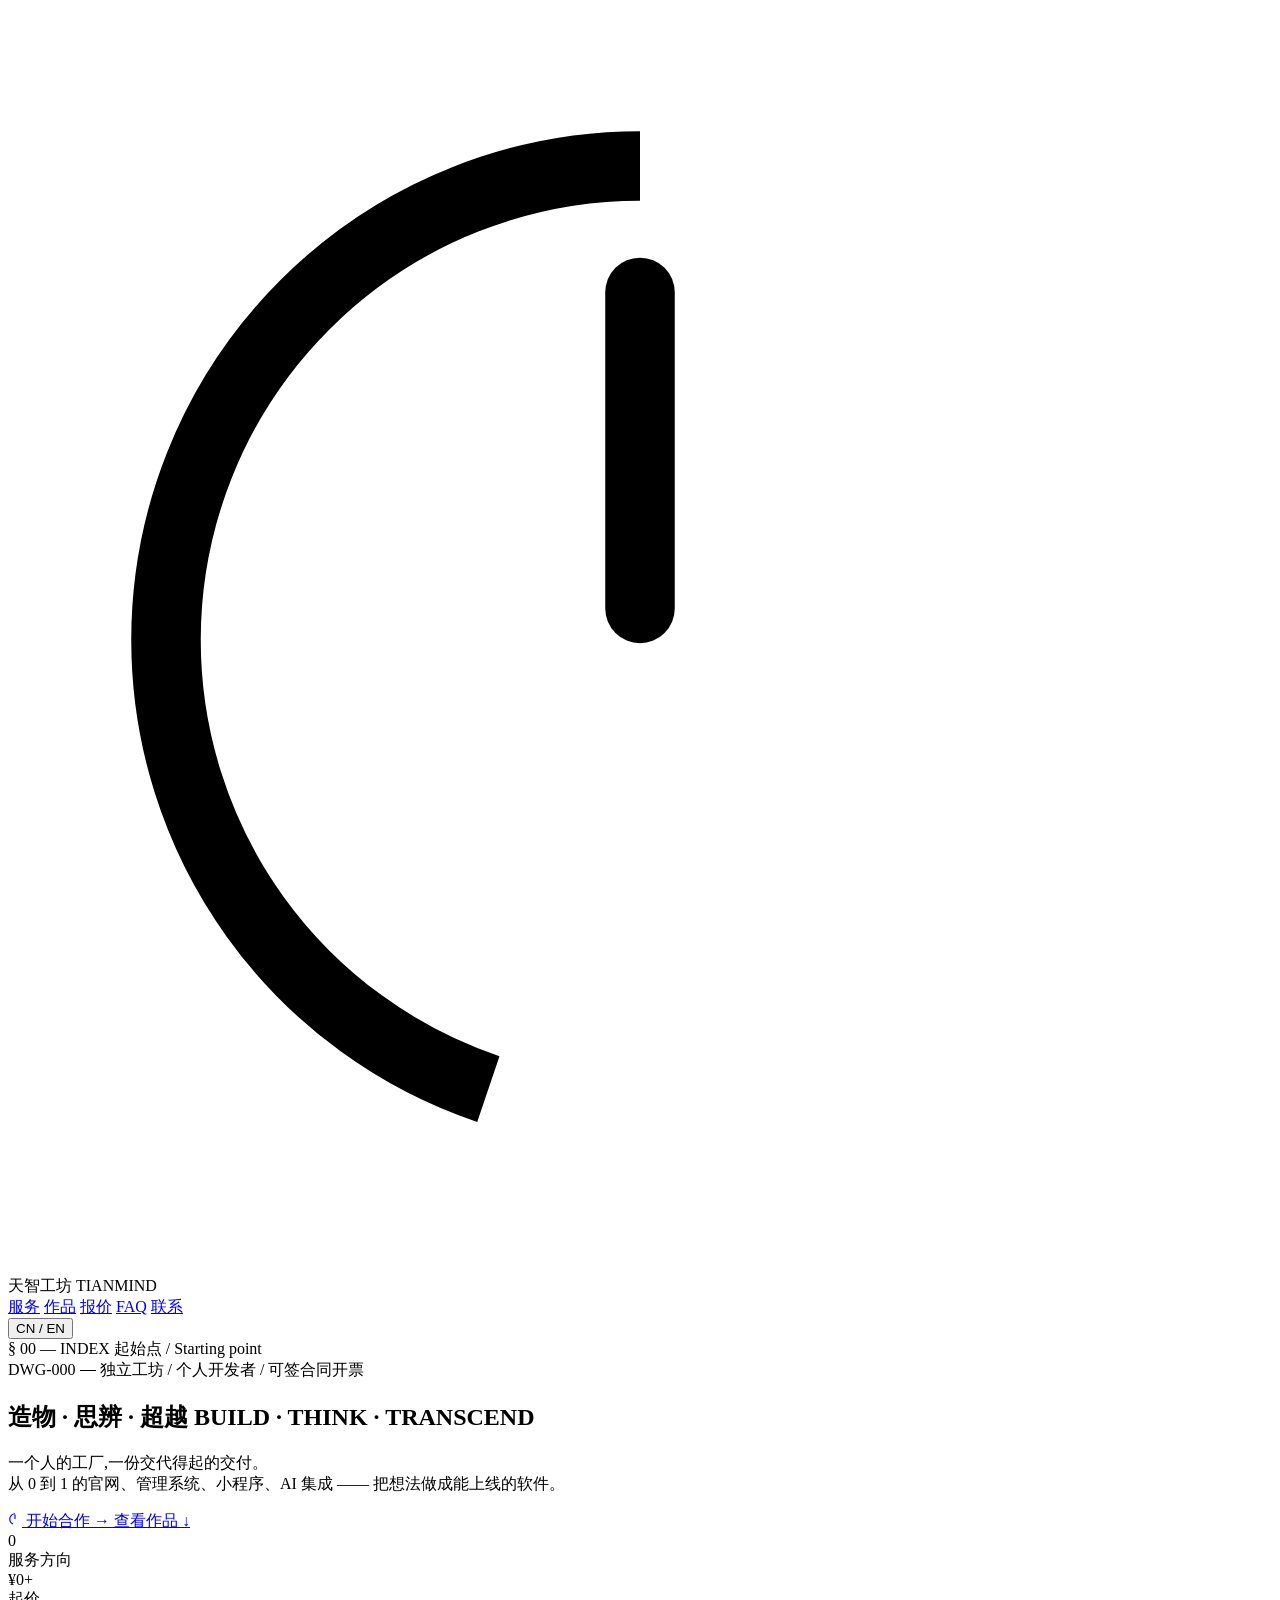
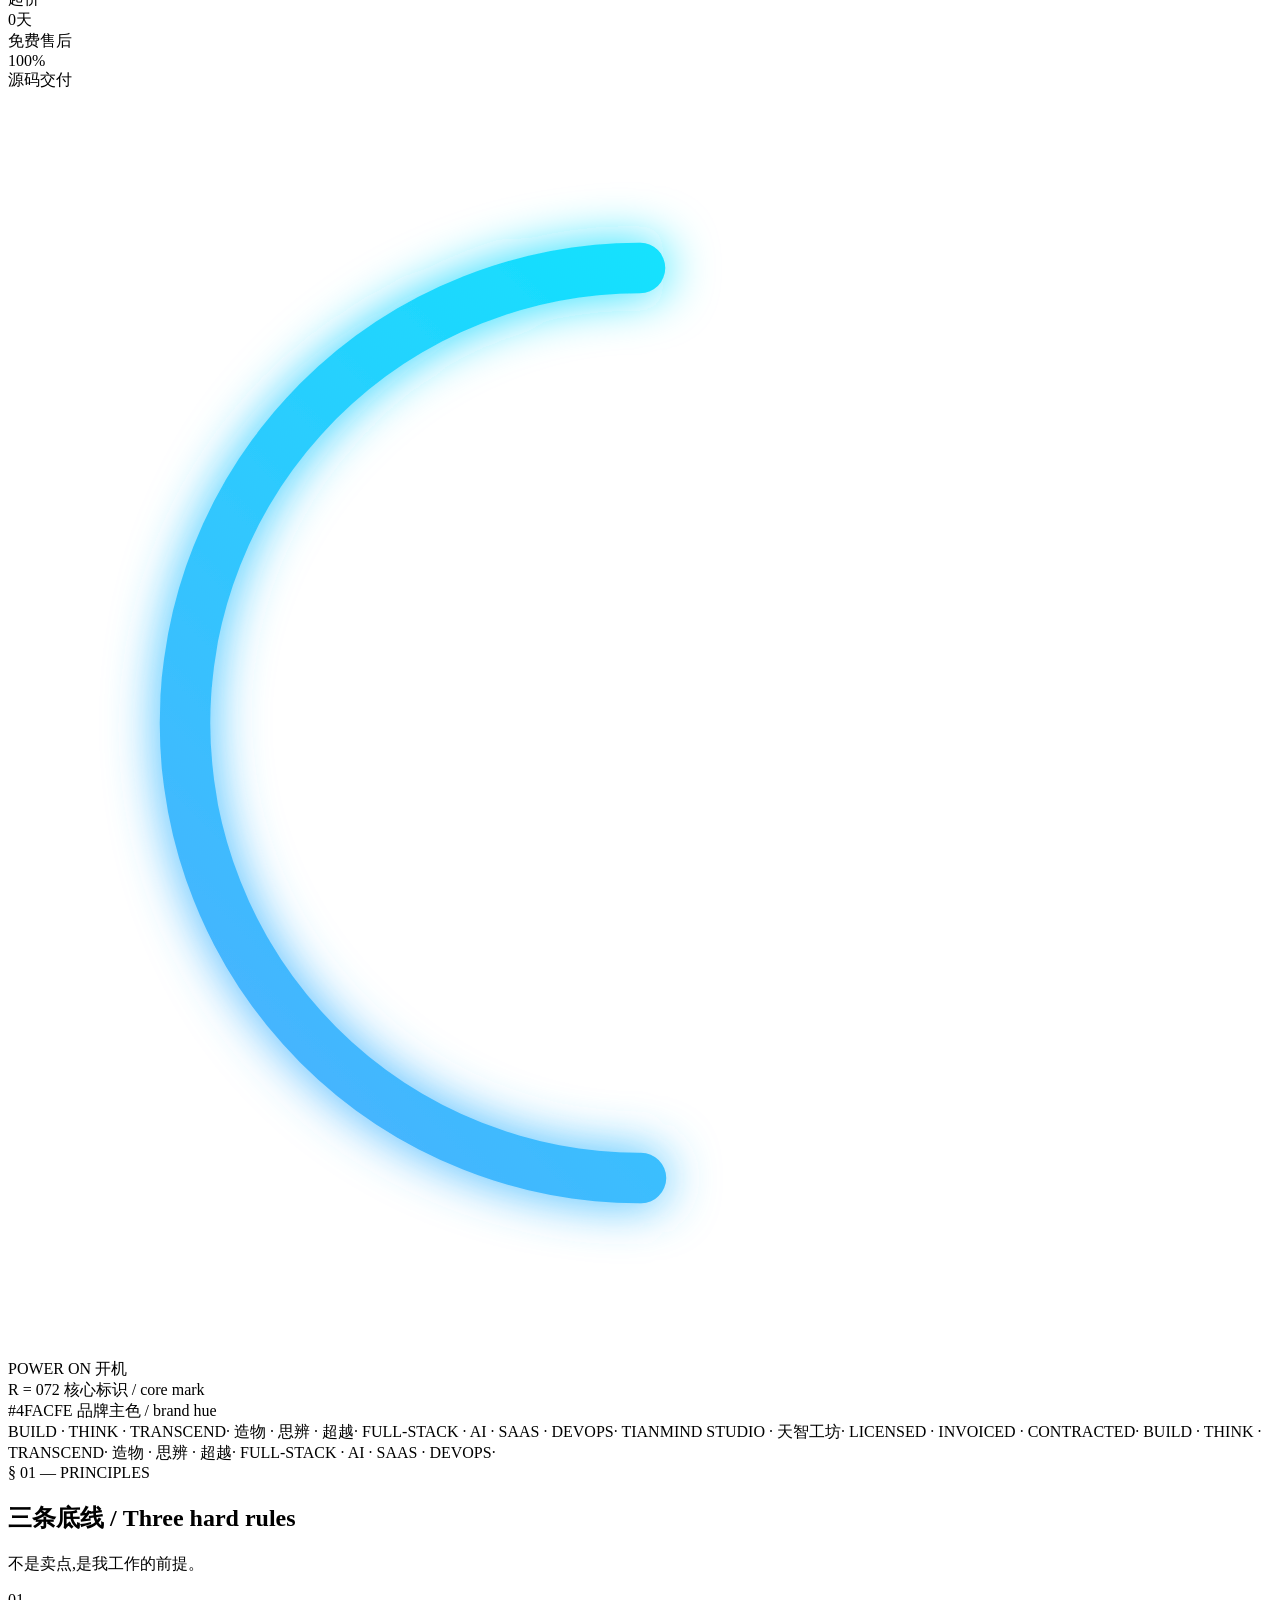
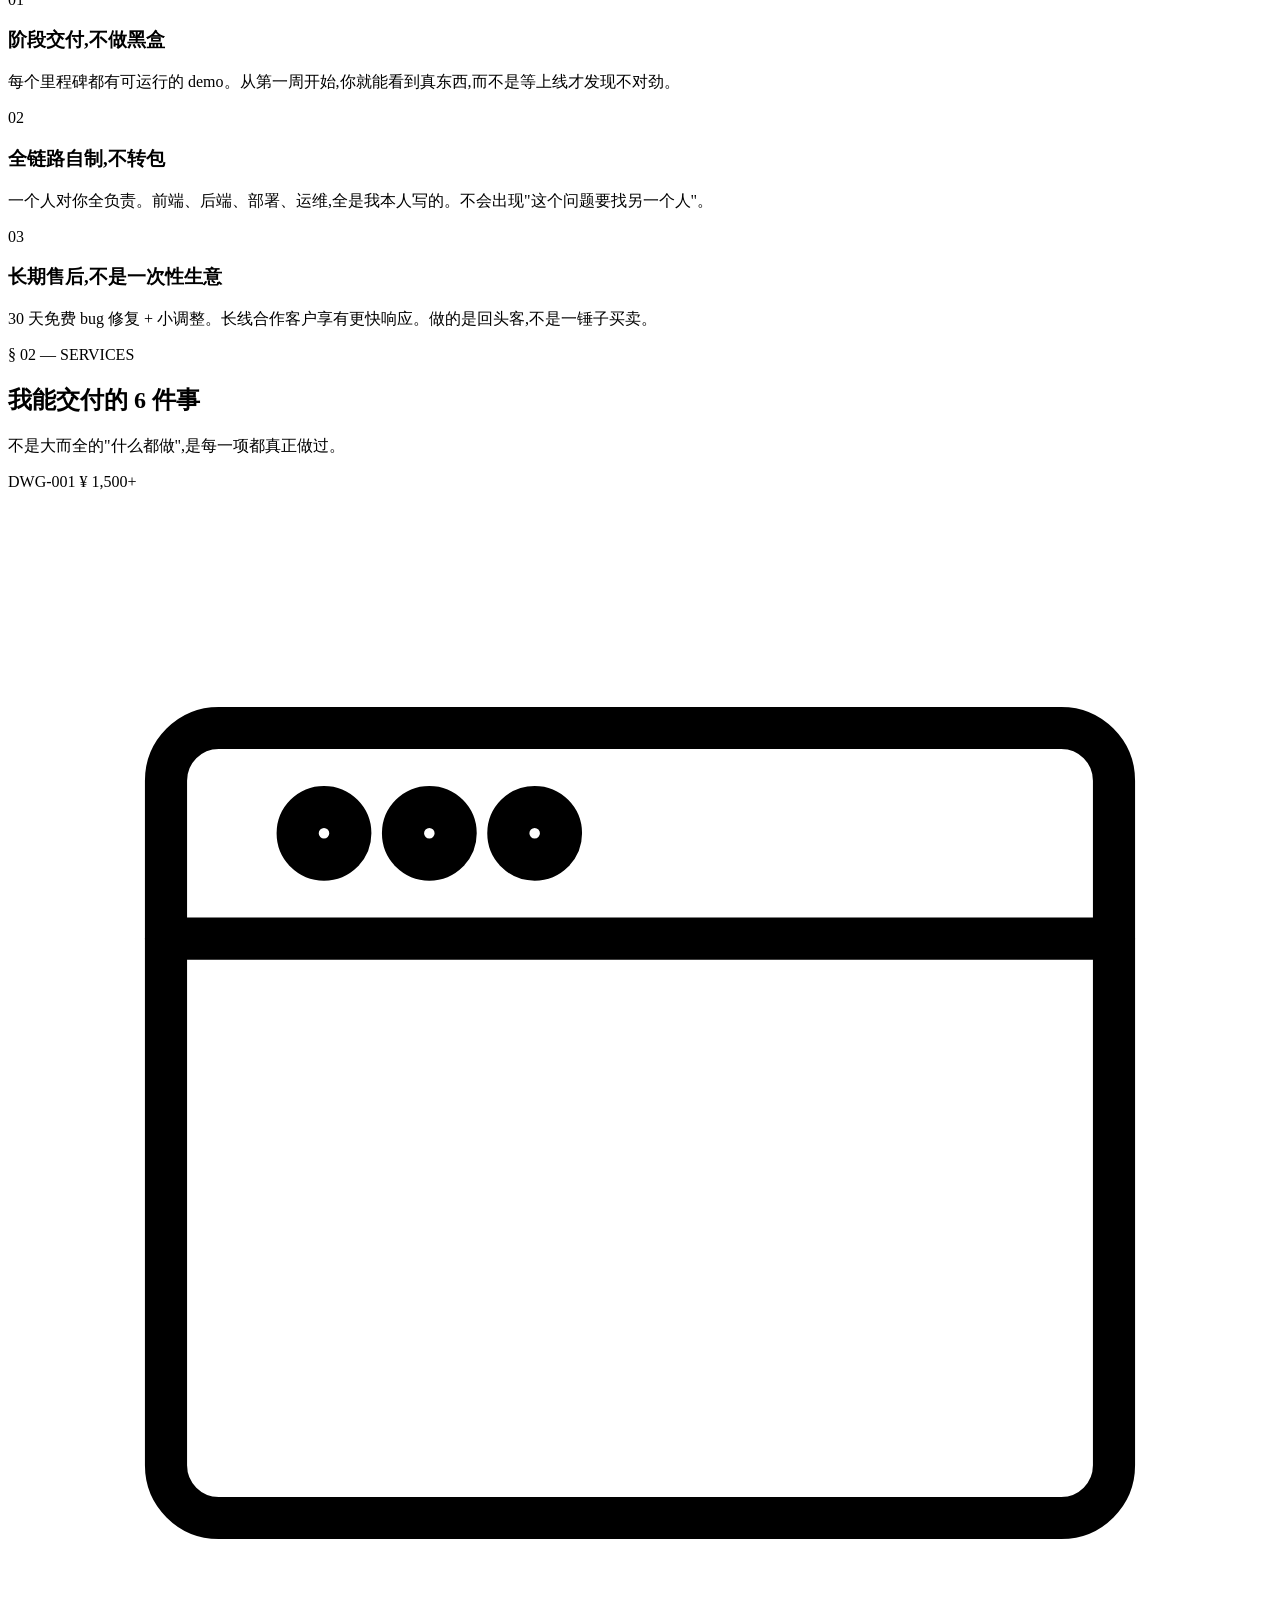
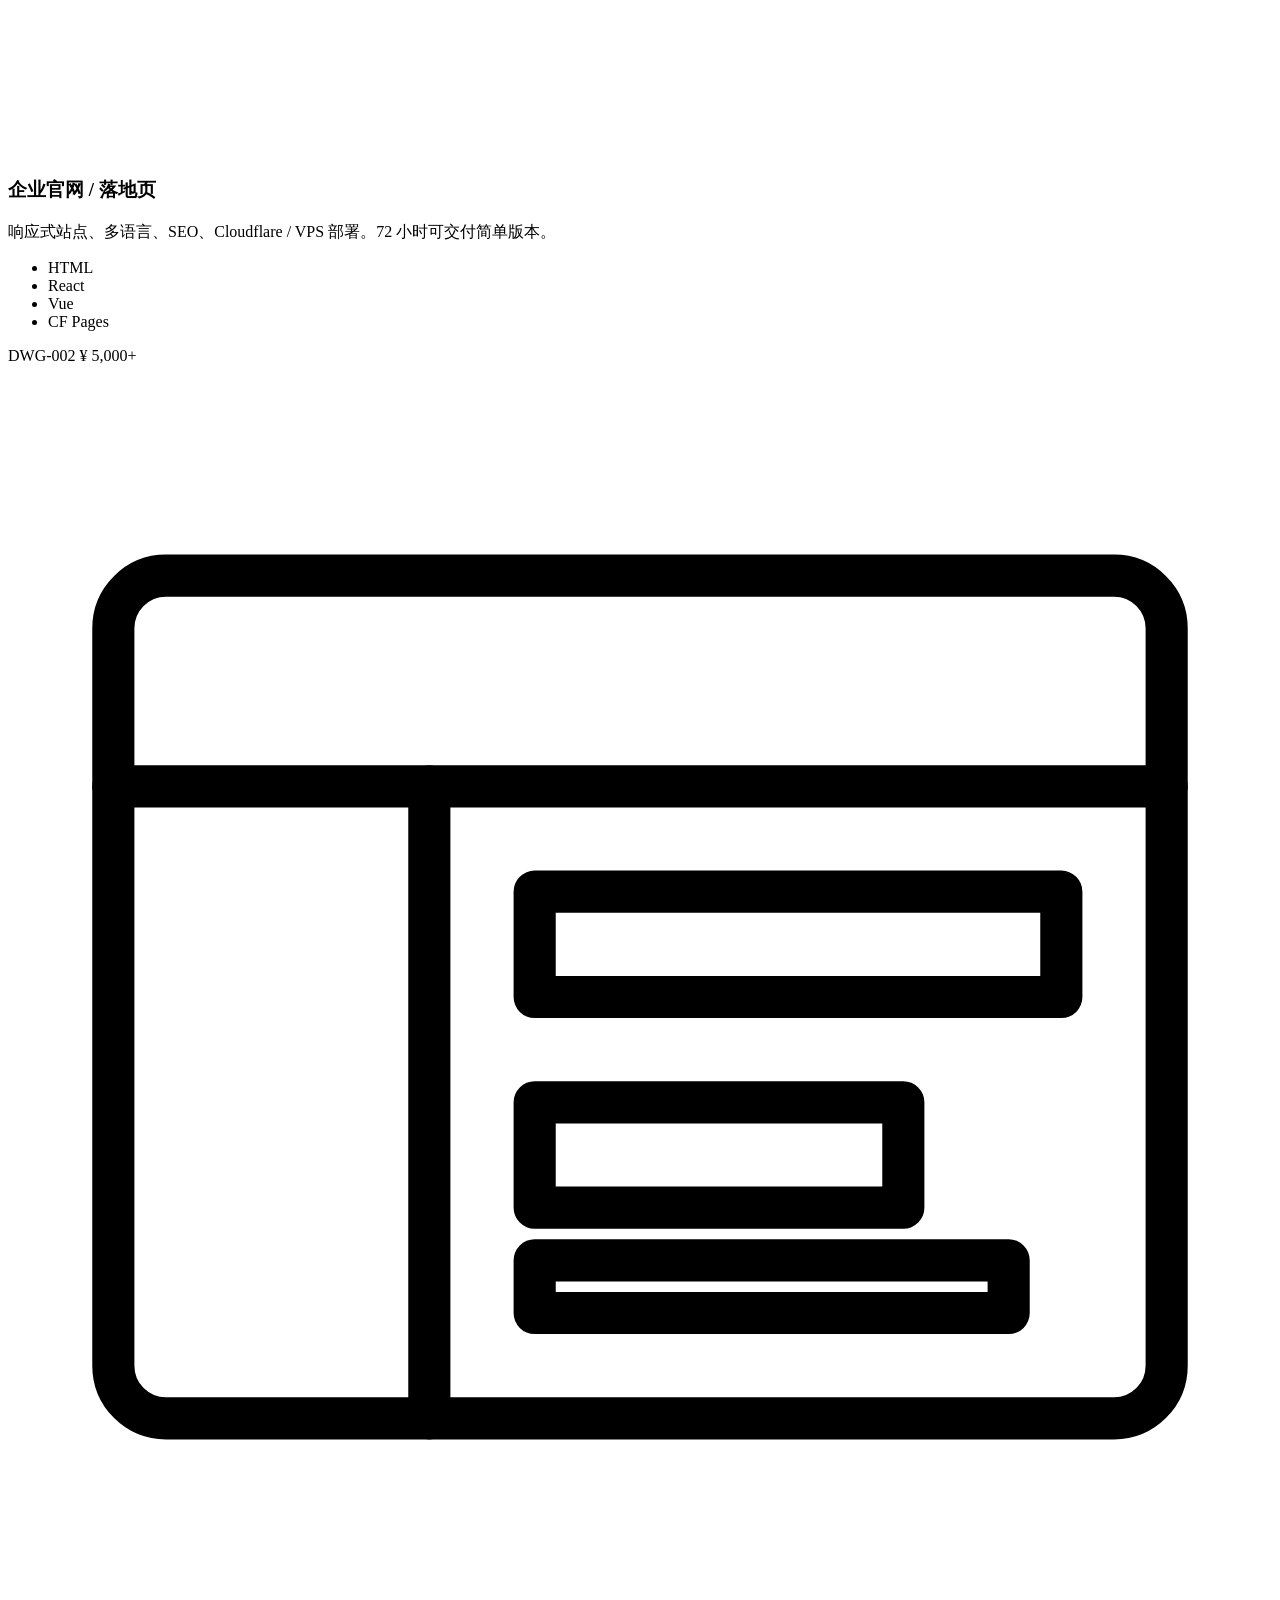
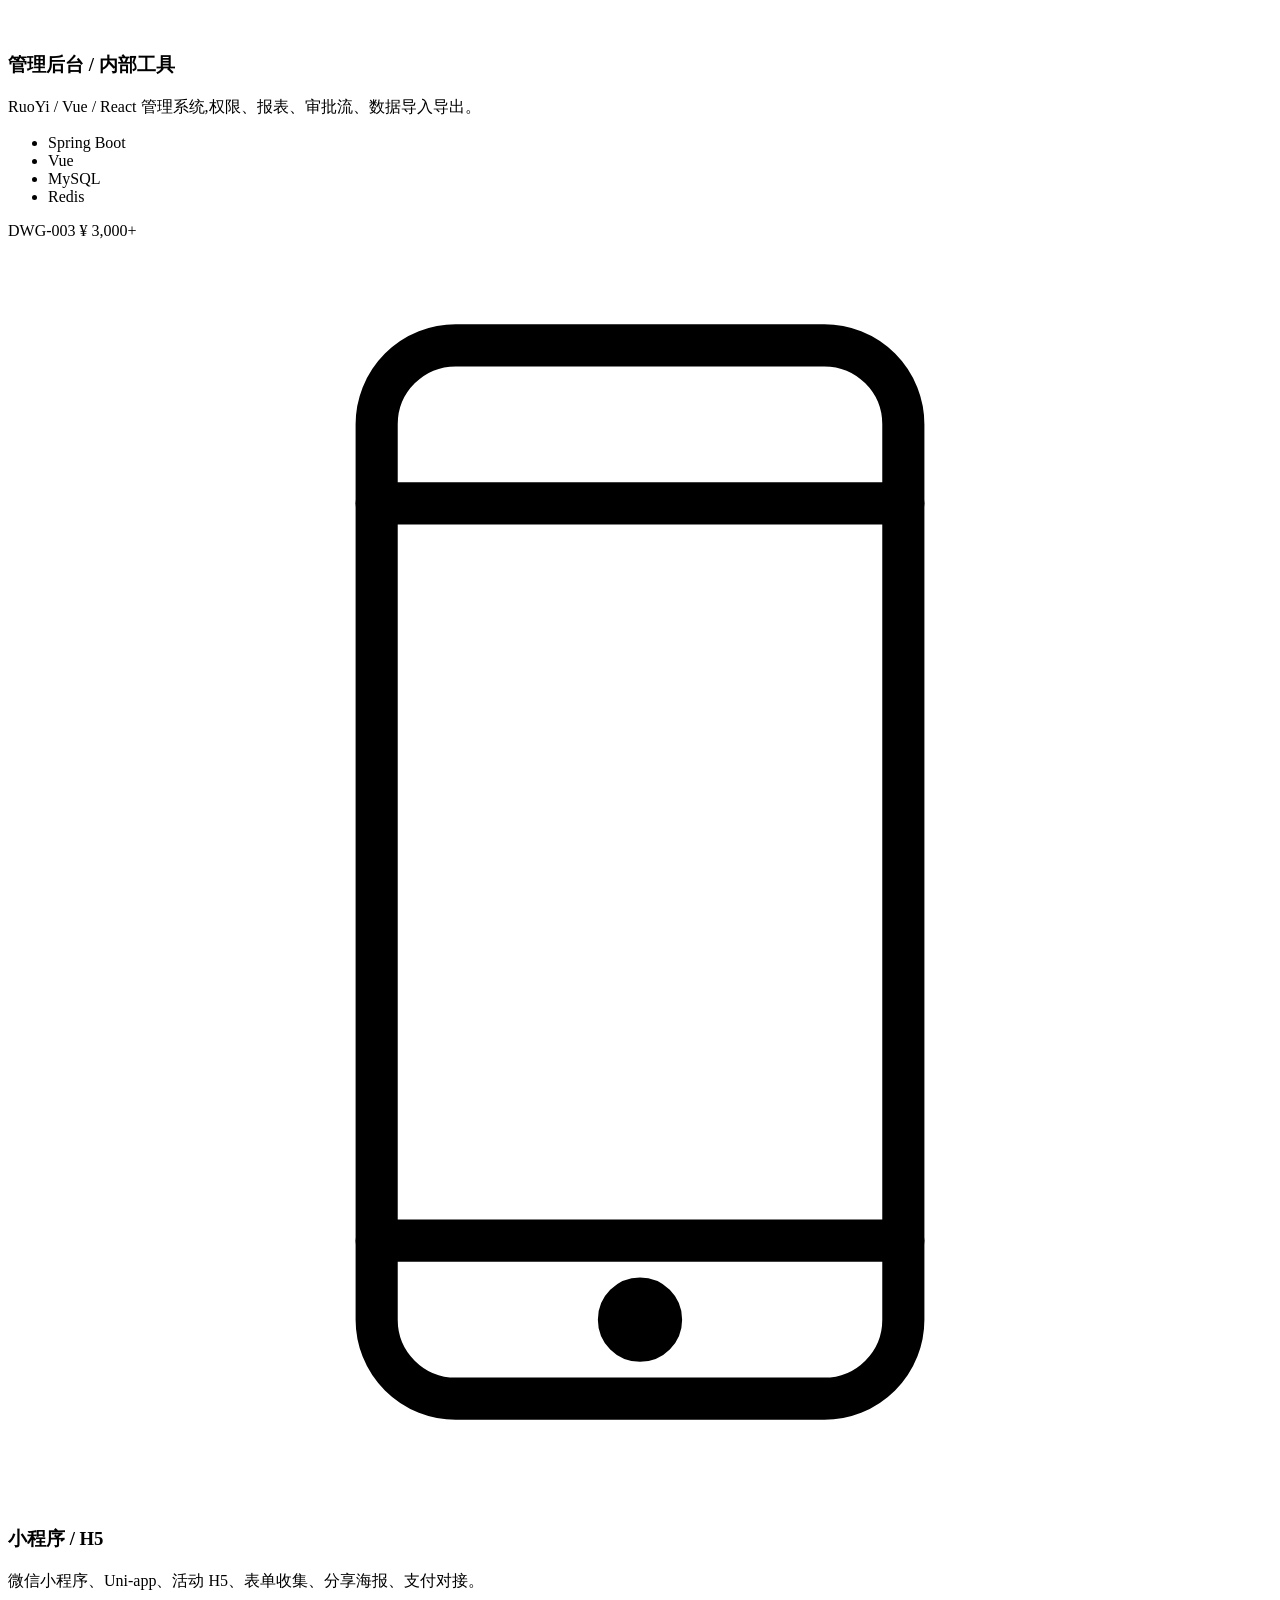
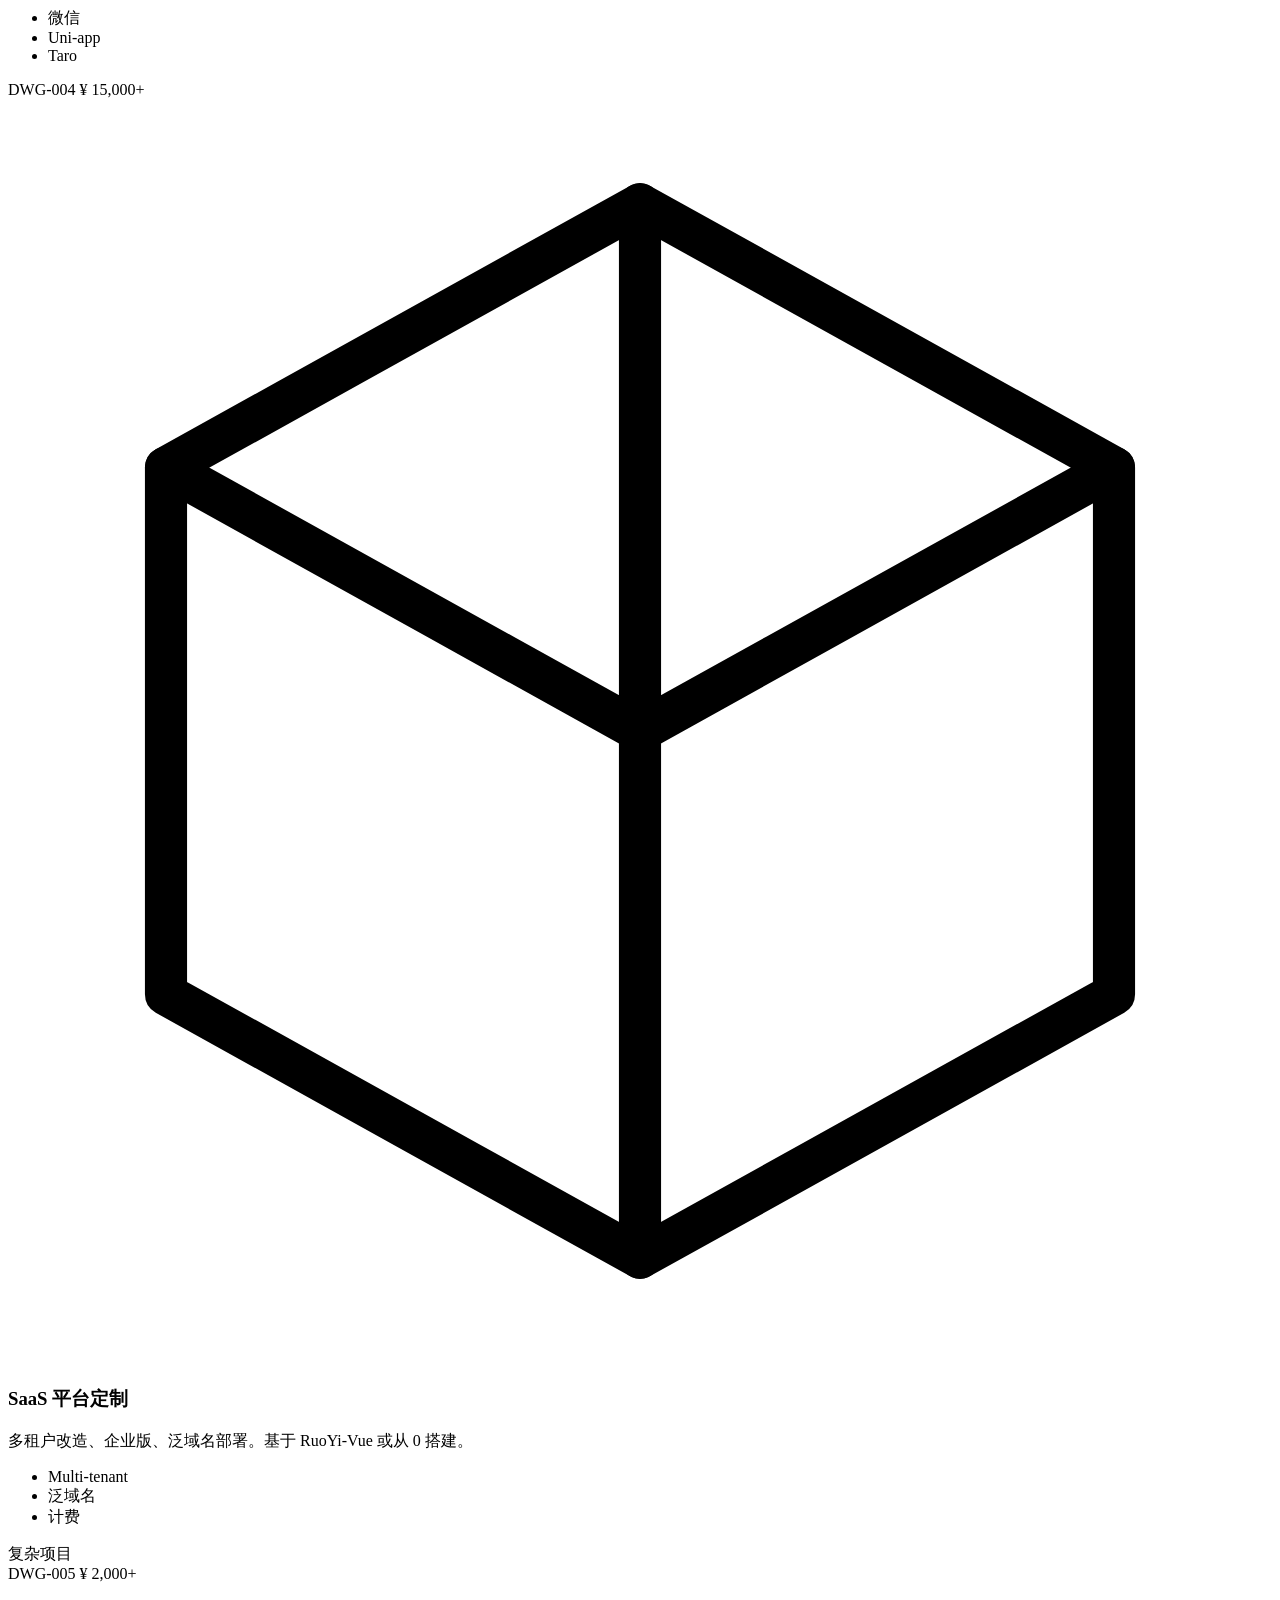
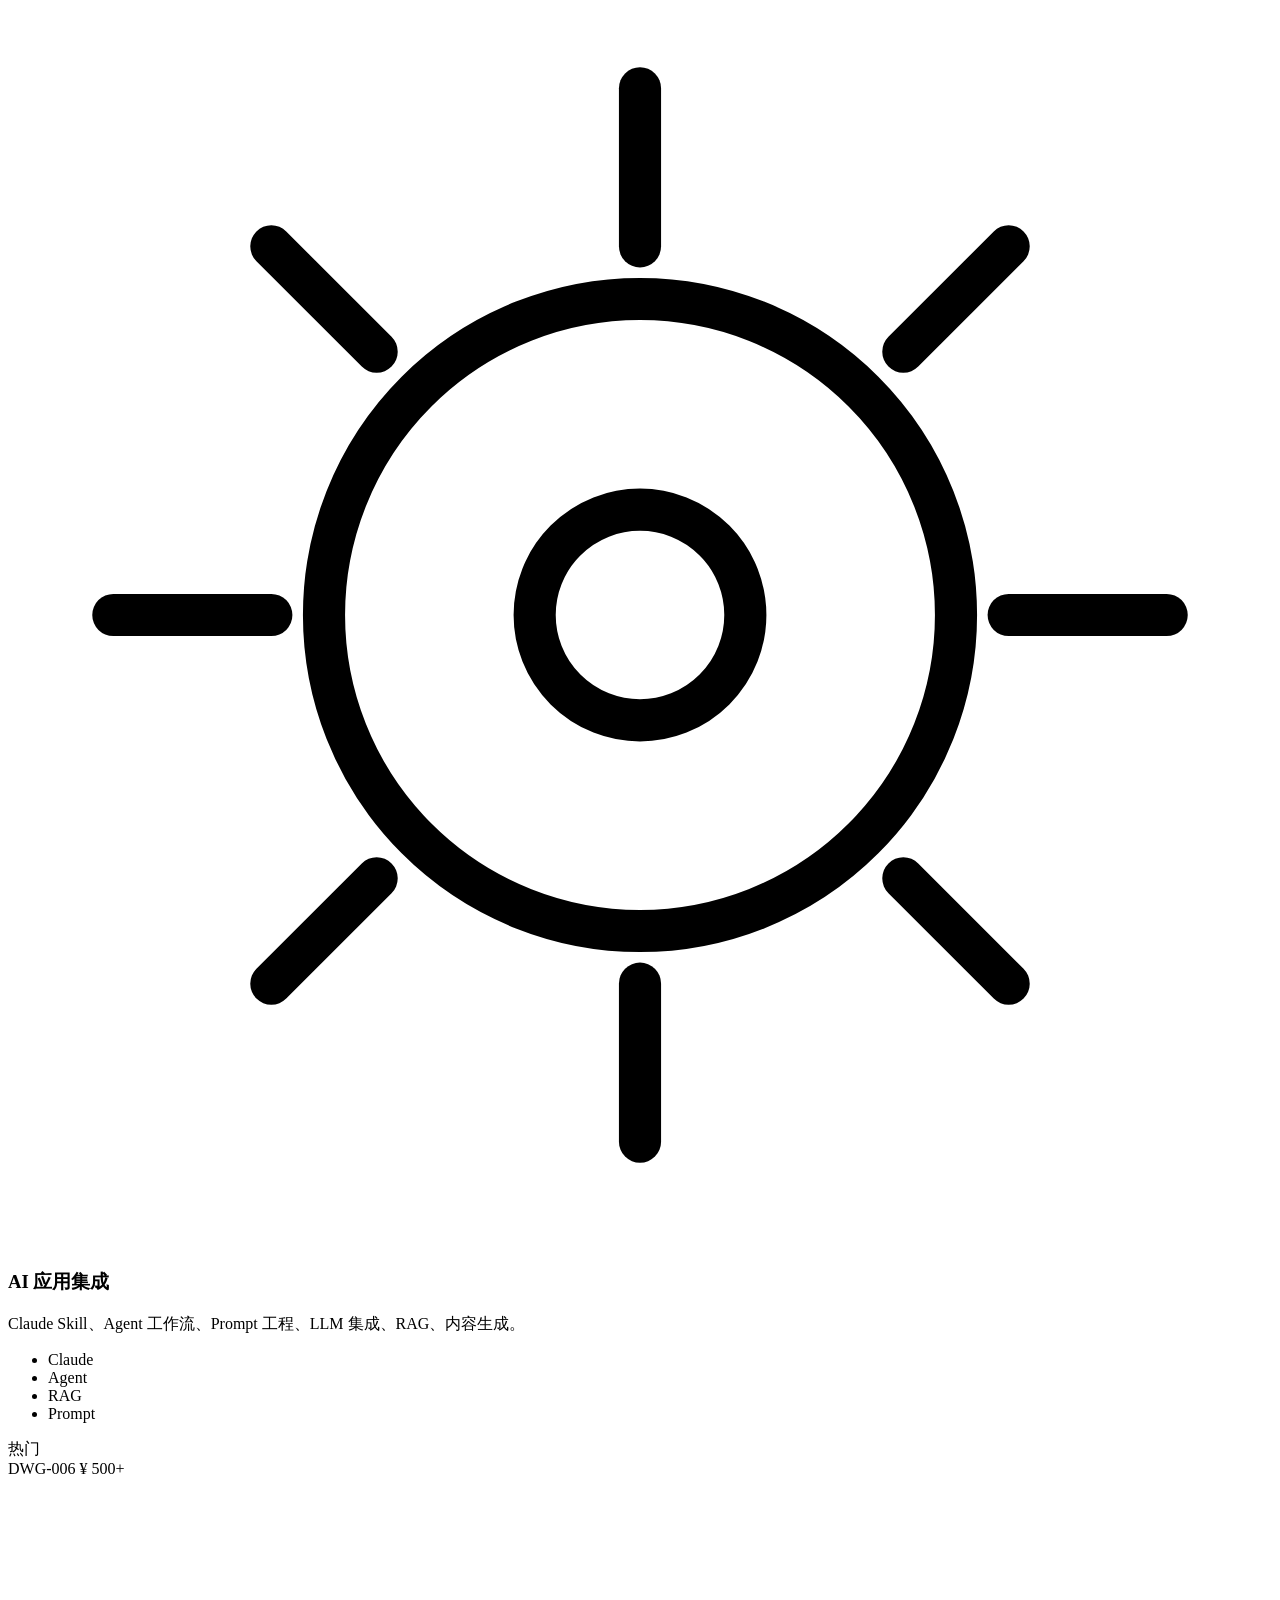
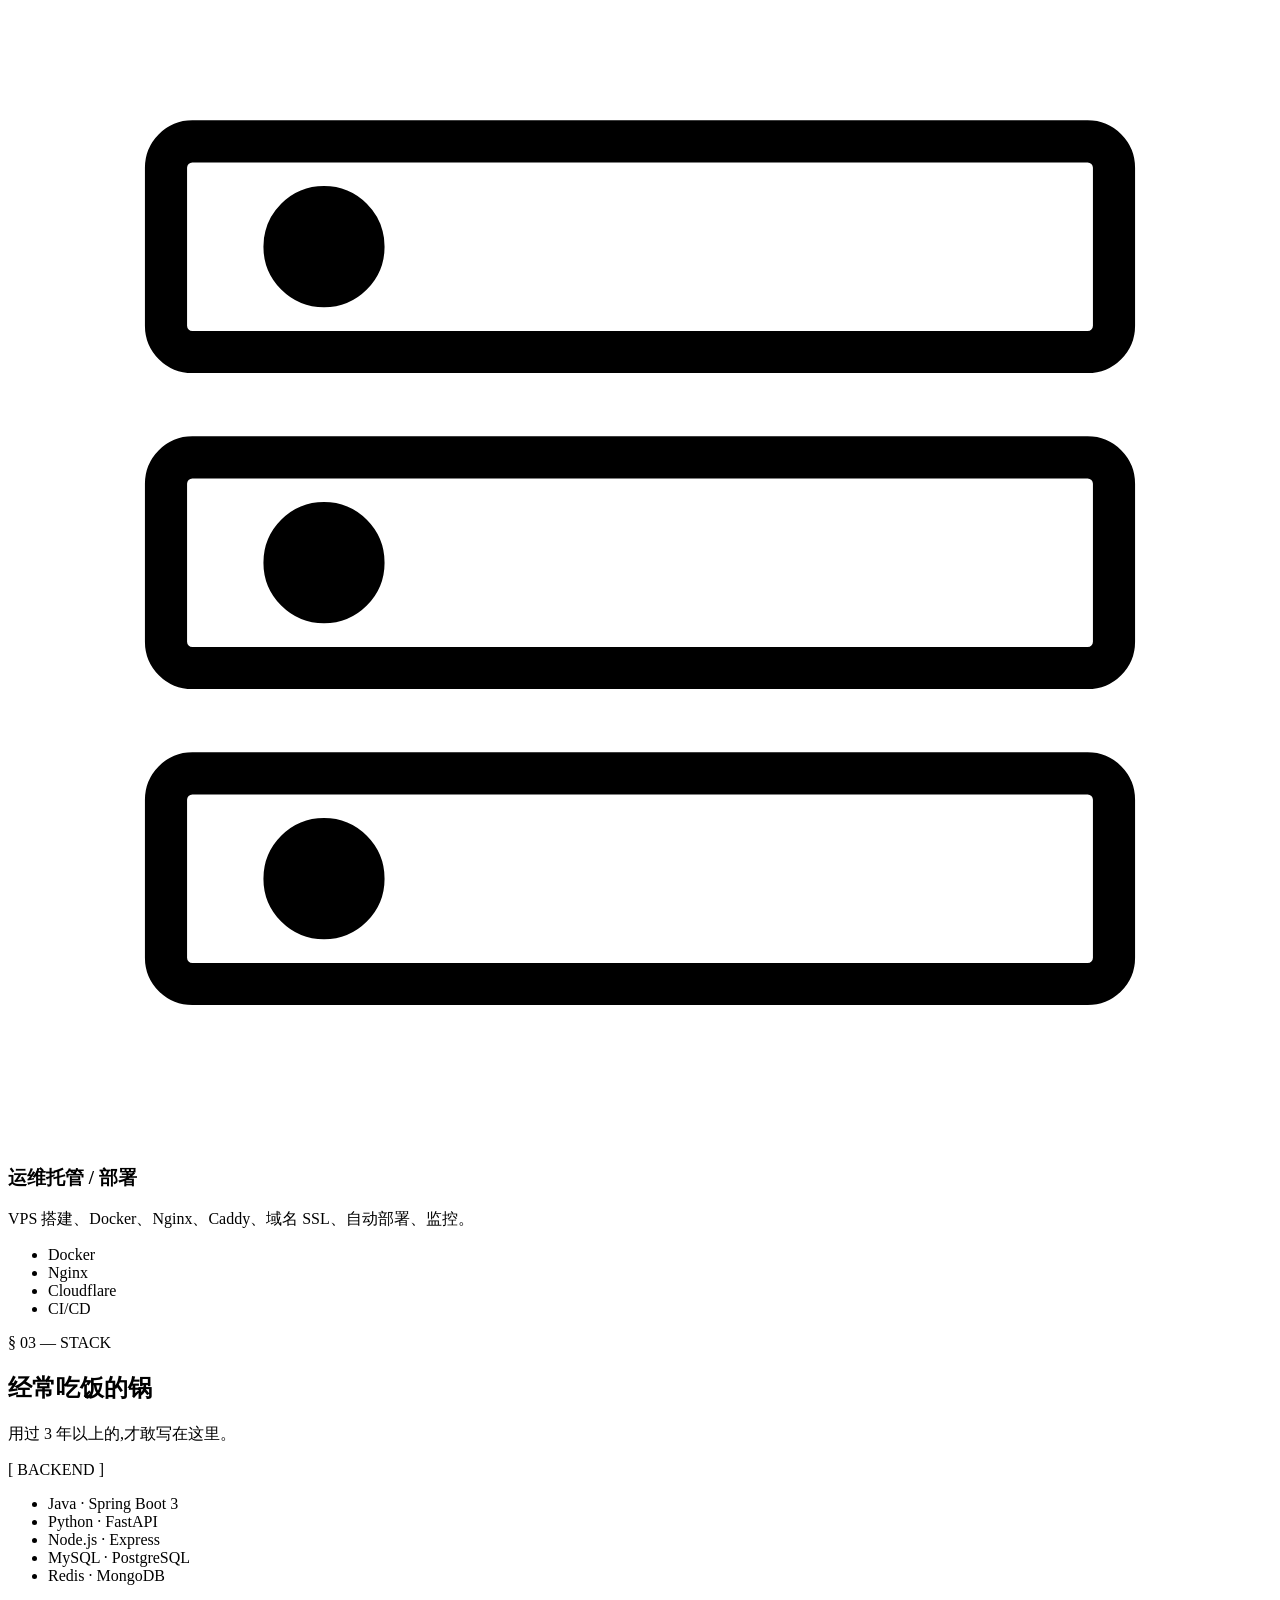
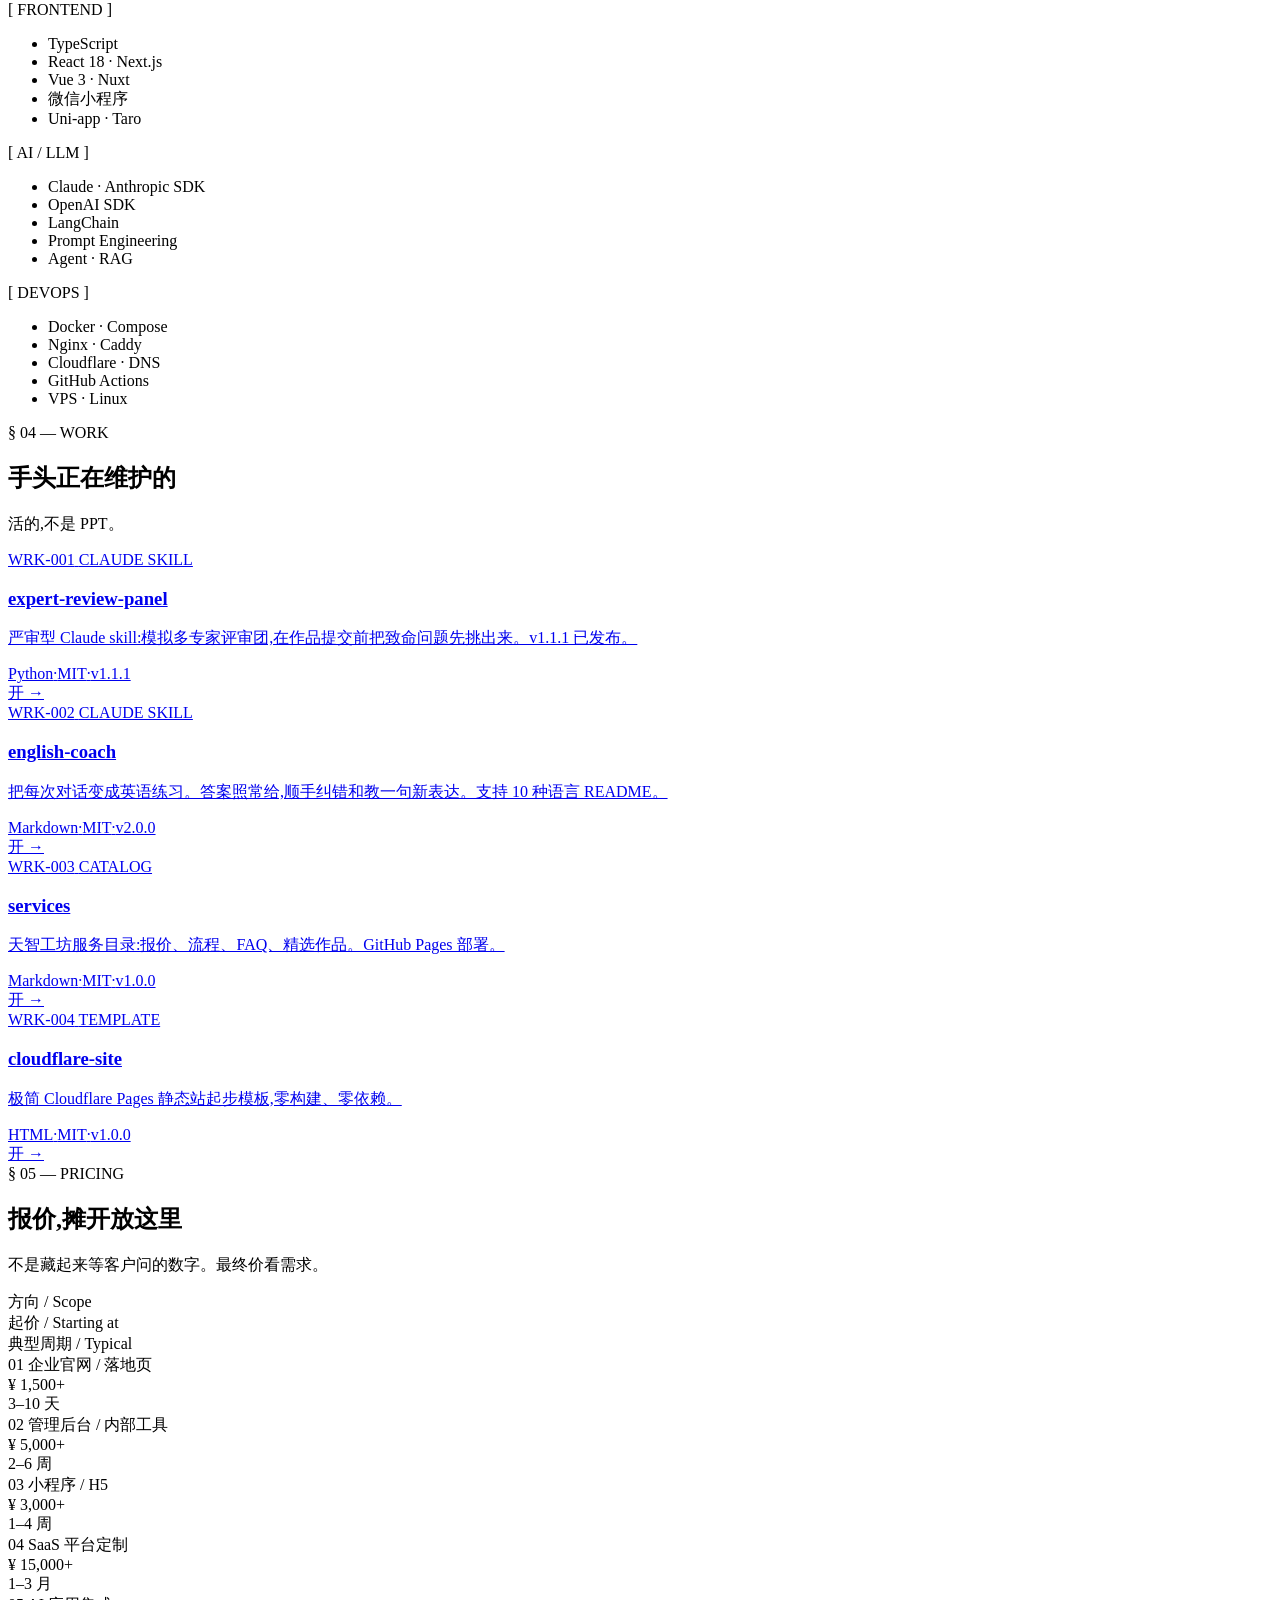
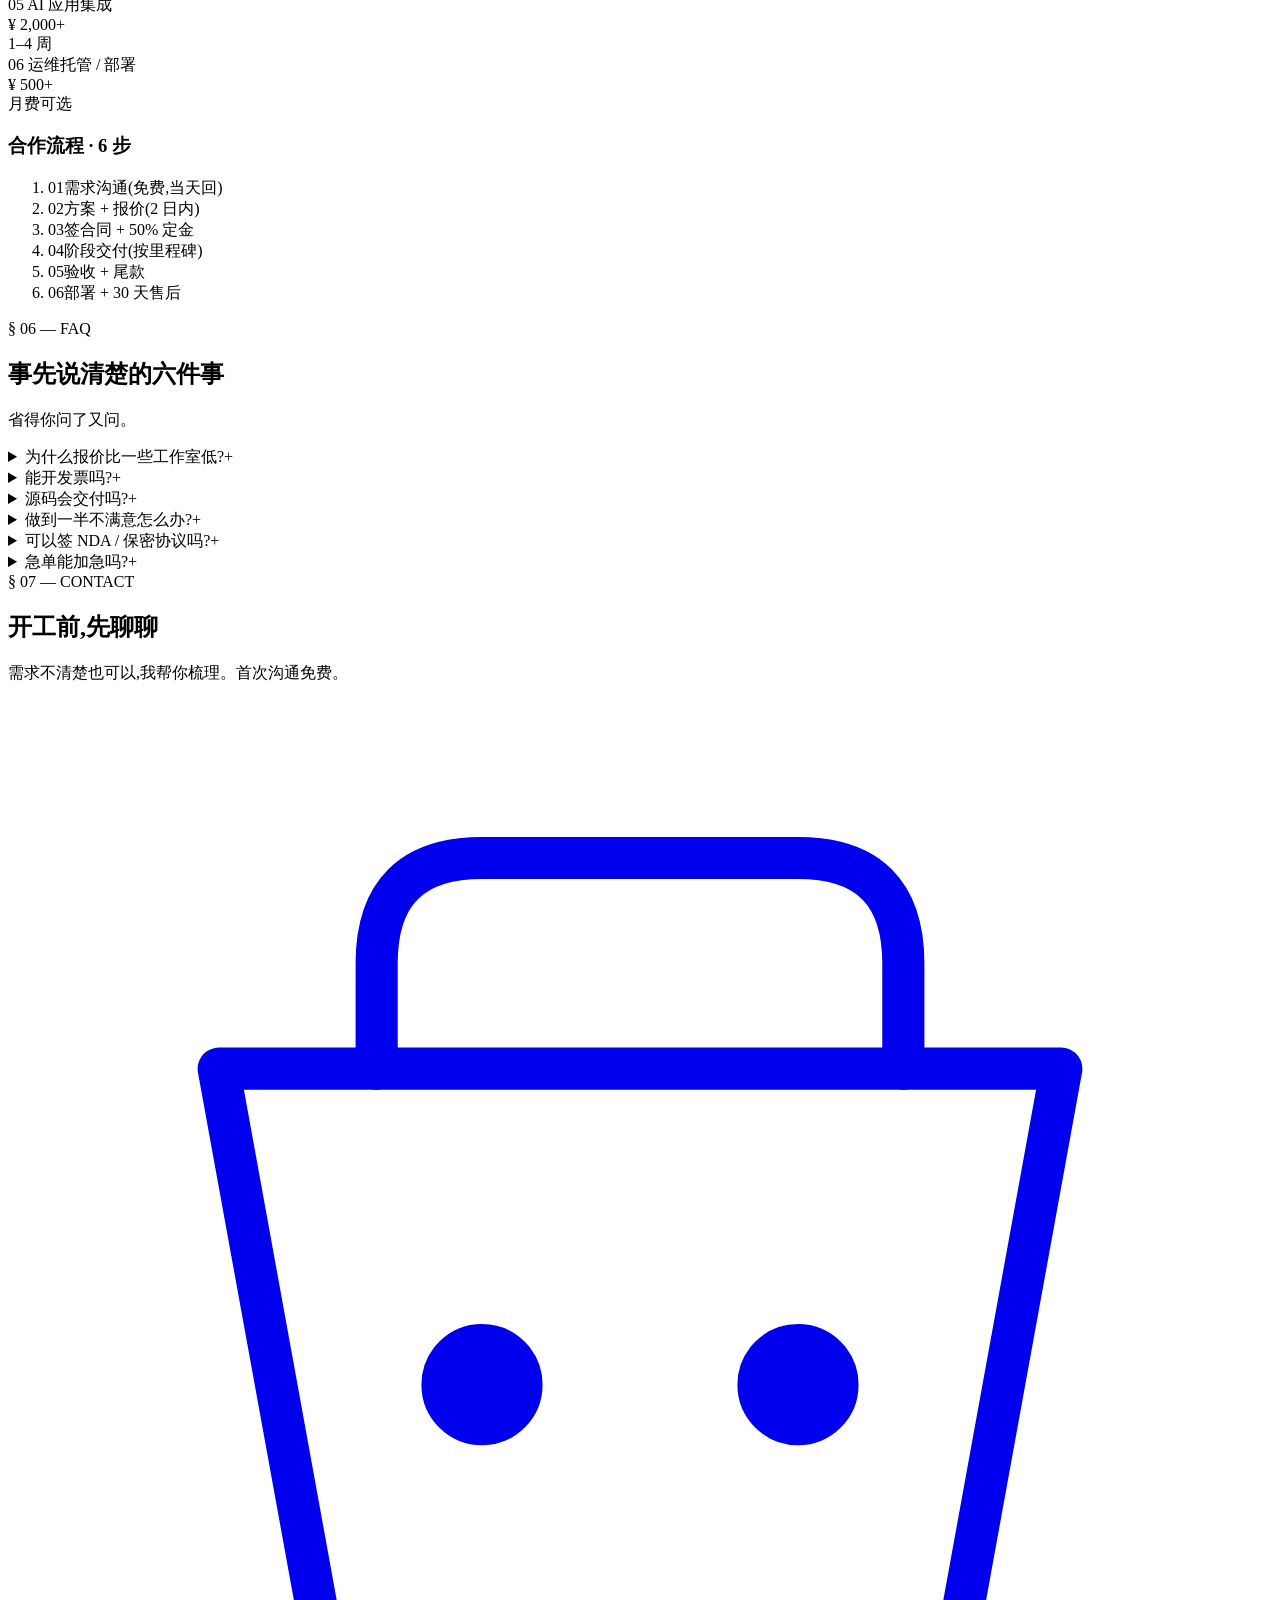
==== index.html @ d17d2d70 "Add landing page HTML (blueprint aesthetic, bilingual)" ====
<!DOCTYPE html>
<html lang="zh-CN" data-lang="zh">
<head>
  <meta charset="UTF-8">
  <meta name="viewport" content="width=device-width, initial-scale=1.0">
  <meta name="description" content="天智工坊 · Tianmind Studio — 独立开发者 · 全栈 + AI · 淘宝搜索「天智工坊」可下单">
  <meta property="og:title" content="天智工坊 · Tianmind Studio">
  <meta property="og:description" content="Indie software studio. Full-stack. AI. Licensed business.">
  <meta property="og:type" content="website">
  <title>天智工坊 · Tianmind Studio — Build. Think. Transcend.</title>

  <link rel="preconnect" href="https://fonts.googleapis.com">
  <link rel="preconnect" href="https://fonts.gstatic.com" crossorigin>
  <link href="https://fonts.googleapis.com/css2?family=Syne:wght@400;500;600;700;800&family=JetBrains+Mono:wght@400;500;700&family=Archivo:wght@300;400;500;600&display=swap" rel="stylesheet">

  <link rel="stylesheet" href="assets/styles.css">
</head>
<body>

  <!-- Blueprint grid overlay -->
  <div class="grid-bg" aria-hidden="true"></div>
  <div class="grain" aria-hidden="true"></div>

  <!-- Top nav -->
  <header class="topbar">
    <div class="topbar__left">
      <svg class="mini-logo" viewBox="0 0 40 40" aria-hidden="true">
        <circle cx="20" cy="20" r="15" fill="none" stroke="currentColor" stroke-width="2.2" stroke-dasharray="72 95" stroke-dashoffset="-52" transform="rotate(-90 20 20)"/>
        <line x1="20" y1="9" x2="20" y2="19" stroke="currentColor" stroke-width="2.2" stroke-linecap="round"/>
      </svg>
      <span class="topbar__brand" data-i18n="brand">天智工坊</span>
      <span class="topbar__brand-en">TIANMIND</span>
    </div>
    <nav class="topbar__nav">
      <a href="#services" data-i18n="nav.services">服务</a>
      <a href="#work" data-i18n="nav.work">作品</a>
      <a href="#pricing" data-i18n="nav.pricing">报价</a>
      <a href="#faq" data-i18n="nav.faq">FAQ</a>
      <a href="#contact" data-i18n="nav.contact">联系</a>
    </nav>
    <div class="topbar__right">
      <button class="lang-toggle" id="langToggle" aria-label="Toggle language">
        <span class="lang-toggle__opt is-active">CN</span>
        <span class="lang-toggle__sep">/</span>
        <span class="lang-toggle__opt">EN</span>
      </button>
    </div>
  </header>

  <!-- HERO -->
  <section class="hero" id="top">
    <div class="hero__marks">
      <span class="corner corner--tl"></span>
      <span class="corner corner--tr"></span>
      <span class="corner corner--bl"></span>
      <span class="corner corner--br"></span>
    </div>

    <div class="hero__section-mark">
      <span class="section-id">§ 00 — INDEX</span>
      <span class="section-dot"></span>
      <span class="section-meta" data-i18n="hero.meta">起始点 / Starting point</span>
    </div>

    <div class="hero__inner">
      <div class="hero__left">
        <div class="hero__eyebrow">
          <span class="eyebrow-tag">DWG-000</span>
          <span class="eyebrow-sep">⎯⎯</span>
          <span data-i18n="hero.eyebrow">独立工坊 / 个人开发者 / 可签合同开票</span>
        </div>

        <h1 class="hero__title">
          <span class="hero__title-line" data-i18n="hero.title1">造物 · 思辨 · 超越</span>
          <span class="hero__title-en">BUILD &middot; THINK &middot; TRANSCEND</span>
        </h1>

        <p class="hero__lede" data-i18n="hero.lede">
          一个人的工厂,一份交代得起的交付。<br>
          从 0 到 1 的官网、管理系统、小程序、AI 集成 —— 把想法做成能上线的软件。
        </p>

        <div class="hero__actions">
          <a href="#contact" class="btn btn--primary">
            <span class="btn__icon" aria-hidden="true">
              <svg viewBox="0 0 24 24" width="14" height="14"><circle cx="12" cy="12" r="9" fill="none" stroke="currentColor" stroke-width="2" stroke-dasharray="42 58" stroke-dashoffset="-31" transform="rotate(-90 12 12)"/><line x1="12" y1="5" x2="12" y2="11" stroke="currentColor" stroke-width="2" stroke-linecap="round"/></svg>
            </span>
            <span data-i18n="hero.cta1">开始合作</span>
            <span class="btn__arrow">→</span>
          </a>
          <a href="#work" class="btn btn--ghost">
            <span data-i18n="hero.cta2">查看作品</span>
            <span class="btn__arrow">↓</span>
          </a>
        </div>

        <div class="hero__stats">
          <div class="stat">
            <div class="stat__num" data-count="6">0</div>
            <div class="stat__label" data-i18n="hero.stat1">服务方向</div>
          </div>
          <div class="stat">
            <div class="stat__num stat__num--currency">¥<span data-count="1500">0</span>+</div>
            <div class="stat__label" data-i18n="hero.stat2">起价</div>
          </div>
          <div class="stat">
            <div class="stat__num"><span data-count="30">0</span>天</div>
            <div class="stat__label" data-i18n="hero.stat3">免费售后</div>
          </div>
          <div class="stat">
            <div class="stat__num">100%</div>
            <div class="stat__label" data-i18n="hero.stat4">源码交付</div>
          </div>
        </div>
      </div>

      <div class="hero__right">
        <div class="power">
          <div class="power__rings">
            <span class="power__ring power__ring--1"></span>
            <span class="power__ring power__ring--2"></span>
            <span class="power__ring power__ring--3"></span>
          </div>
          <svg class="power__icon" viewBox="0 0 200 200" aria-hidden="true">
            <defs>
              <linearGradient id="powerGrad" x1="0" y1="0" x2="1" y2="1">
                <stop offset="0%" stop-color="#4FACFE"/>
                <stop offset="100%" stop-color="#00F2FE"/>
              </linearGradient>
              <filter id="powerGlow" x="-50%" y="-50%" width="200%" height="200%">
                <feGaussianBlur stdDeviation="4"/>
                <feMerge><feMergeNode/><feMergeNode in="SourceGraphic"/></feMerge>
              </filter>
            </defs>
            <circle cx="100" cy="100" r="72" fill="none" stroke="url(#powerGrad)" stroke-width="8" stroke-linecap="round" stroke-dasharray="340 452" stroke-dashoffset="-226" transform="rotate(-90 100 100)" filter="url(#powerGlow)"/>
            <line x1="100" y1="42" x2="100" y2="100" stroke="url(#powerGrad)" stroke-width="8" stroke-linecap="round" filter="url(#powerGlow)"/>
          </svg>
          <div class="power__label">
            <span>POWER ON</span>
            <span class="power__label-zh">开机</span>
          </div>
        </div>

        <!-- Spec callouts around the icon -->
        <div class="spec spec--a">
          <span class="spec__line"></span>
          <span class="spec__tag">R = 072</span>
          <span class="spec__meta">核心标识 / core mark</span>
        </div>
        <div class="spec spec--b">
          <span class="spec__line"></span>
          <span class="spec__tag">#4FACFE</span>
          <span class="spec__meta">品牌主色 / brand hue</span>
        </div>
      </div>
    </div>

    <div class="hero__ticker" aria-hidden="true">
      <div class="ticker__track">
        <span>BUILD · THINK · TRANSCEND</span><span>·</span>
        <span>造物 · 思辨 · 超越</span><span>·</span>
        <span>FULL-STACK · AI · SAAS · DEVOPS</span><span>·</span>
        <span>TIANMIND STUDIO · 天智工坊</span><span>·</span>
        <span>LICENSED · INVOICED · CONTRACTED</span><span>·</span>
        <span>BUILD · THINK · TRANSCEND</span><span>·</span>
        <span>造物 · 思辨 · 超越</span><span>·</span>
        <span>FULL-STACK · AI · SAAS · DEVOPS</span><span>·</span>
      </div>
    </div>
  </section>

  <!-- MANIFESTO -->
  <section class="manifesto" id="manifesto">
    <div class="section-header">
      <span class="section-id">§ 01 — PRINCIPLES</span>
      <h2 class="section-title" data-i18n="manifesto.title">三条底线 / Three hard rules</h2>
      <p class="section-sub" data-i18n="manifesto.sub">不是卖点,是我工作的前提。</p>
    </div>

    <div class="manifesto__grid">
      <article class="principle">
        <div class="principle__num">01</div>
        <h3 class="principle__title" data-i18n="manifesto.p1.title">阶段交付,不做黑盒</h3>
        <p class="principle__body" data-i18n="manifesto.p1.body">
          每个里程碑都有可运行的 demo。从第一周开始,你就能看到真东西,而不是等上线才发现不对劲。
        </p>
      </article>
      <article class="principle">
        <div class="principle__num">02</div>
        <h3 class="principle__title" data-i18n="manifesto.p2.title">全链路自制,不转包</h3>
        <p class="principle__body" data-i18n="manifesto.p2.body">
          一个人对你全负责。前端、后端、部署、运维,全是我本人写的。不会出现"这个问题要找另一个人"。
        </p>
      </article>
      <article class="principle">
        <div class="principle__num">03</div>
        <h3 class="principle__title" data-i18n="manifesto.p3.title">长期售后,不是一次性生意</h3>
        <p class="principle__body" data-i18n="manifesto.p3.body">
          30 天免费 bug 修复 + 小调整。长线合作客户享有更快响应。做的是回头客,不是一锤子买卖。
        </p>
      </article>
    </div>
  </section>

  <!-- SERVICES -->
  <section class="services" id="services">
    <div class="section-header">
      <span class="section-id">§ 02 — SERVICES</span>
      <h2 class="section-title" data-i18n="services.title">我能交付的 6 件事</h2>
      <p class="section-sub" data-i18n="services.sub">不是大而全的"什么都做",是每一项都真正做过。</p>
    </div>

    <div class="services__grid">

      <article class="card" style="--card-delay: 0ms">
        <div class="card__header">
          <span class="card__dwg">DWG-001</span>
          <span class="card__price">¥ 1,500+</span>
        </div>
        <div class="card__icon">
          <svg viewBox="0 0 48 48" fill="none" stroke="currentColor" stroke-width="1.6" stroke-linecap="round" stroke-linejoin="round"><rect x="6" y="9" width="36" height="30" rx="2"/><line x1="6" y1="17" x2="42" y2="17"/><circle cx="12" cy="13" r="1"/><circle cx="16" cy="13" r="1"/><circle cx="20" cy="13" r="1"/></svg>
        </div>
        <h3 class="card__title" data-i18n="svc.web.title">企业官网 / 落地页</h3>
        <p class="card__desc" data-i18n="svc.web.desc">响应式站点、多语言、SEO、Cloudflare / VPS 部署。72 小时可交付简单版本。</p>
        <ul class="card__tags">
          <li>HTML</li><li>React</li><li>Vue</li><li>CF&nbsp;Pages</li>
        </ul>
        <span class="card__edge card__edge--tl"></span>
        <span class="card__edge card__edge--tr"></span>
        <span class="card__edge card__edge--bl"></span>
        <span class="card__edge card__edge--br"></span>
      </article>

      <article class="card" style="--card-delay: 80ms">
        <div class="card__header">
          <span class="card__dwg">DWG-002</span>
          <span class="card__price">¥ 5,000+</span>
        </div>
        <div class="card__icon">
          <svg viewBox="0 0 48 48" fill="none" stroke="currentColor" stroke-width="1.6" stroke-linecap="round" stroke-linejoin="round"><rect x="4" y="8" width="40" height="32" rx="2"/><line x1="4" y1="16" x2="44" y2="16"/><line x1="16" y1="16" x2="16" y2="40"/><rect x="20" y="20" width="20" height="4"/><rect x="20" y="28" width="14" height="4"/><rect x="20" y="34" width="18" height="2"/></svg>
        </div>
        <h3 class="card__title" data-i18n="svc.admin.title">管理后台 / 内部工具</h3>
        <p class="card__desc" data-i18n="svc.admin.desc">RuoYi / Vue / React 管理系统,权限、报表、审批流、数据导入导出。</p>
        <ul class="card__tags">
          <li>Spring&nbsp;Boot</li><li>Vue</li><li>MySQL</li><li>Redis</li>
        </ul>
        <span class="card__edge card__edge--tl"></span>
        <span class="card__edge card__edge--tr"></span>
        <span class="card__edge card__edge--bl"></span>
        <span class="card__edge card__edge--br"></span>
      </article>

      <article class="card" style="--card-delay: 160ms">
        <div class="card__header">
          <span class="card__dwg">DWG-003</span>
          <span class="card__price">¥ 3,000+</span>
        </div>
        <div class="card__icon">
          <svg viewBox="0 0 48 48" fill="none" stroke="currentColor" stroke-width="1.6" stroke-linecap="round" stroke-linejoin="round"><rect x="14" y="4" width="20" height="40" rx="3"/><line x1="14" y1="10" x2="34" y2="10"/><line x1="14" y1="38" x2="34" y2="38"/><circle cx="24" cy="41" r="0.8" fill="currentColor"/></svg>
        </div>
        <h3 class="card__title" data-i18n="svc.mobile.title">小程序 / H5</h3>
        <p class="card__desc" data-i18n="svc.mobile.desc">微信小程序、Uni-app、活动 H5、表单收集、分享海报、支付对接。</p>
        <ul class="card__tags">
          <li>微信</li><li>Uni-app</li><li>Taro</li>
        </ul>
        <span class="card__edge card__edge--tl"></span>
        <span class="card__edge card__edge--tr"></span>
        <span class="card__edge card__edge--bl"></span>
        <span class="card__edge card__edge--br"></span>
      </article>

      <article class="card card--feature" style="--card-delay: 240ms">
        <div class="card__header">
          <span class="card__dwg">DWG-004</span>
          <span class="card__price">¥ 15,000+</span>
        </div>
        <div class="card__icon">
          <svg viewBox="0 0 48 48" fill="none" stroke="currentColor" stroke-width="1.6" stroke-linecap="round" stroke-linejoin="round"><path d="M24 4 L42 14 L42 34 L24 44 L6 34 L6 14 Z"/><path d="M24 4 L24 24 L6 14 M24 24 L42 14 M24 24 L24 44"/></svg>
        </div>
        <h3 class="card__title" data-i18n="svc.saas.title">SaaS 平台定制</h3>
        <p class="card__desc" data-i18n="svc.saas.desc">多租户改造、企业版、泛域名部署。基于 RuoYi-Vue 或从 0 搭建。</p>
        <ul class="card__tags">
          <li>Multi-tenant</li><li>泛域名</li><li>计费</li>
        </ul>
        <span class="card__badge" data-i18n="svc.saas.badge">复杂项目</span>
        <span class="card__edge card__edge--tl"></span>
        <span class="card__edge card__edge--tr"></span>
        <span class="card__edge card__edge--bl"></span>
        <span class="card__edge card__edge--br"></span>
      </article>

      <article class="card card--feature" style="--card-delay: 320ms">
        <div class="card__header">
          <span class="card__dwg">DWG-005</span>
          <span class="card__price">¥ 2,000+</span>
        </div>
        <div class="card__icon">
          <svg viewBox="0 0 48 48" fill="none" stroke="currentColor" stroke-width="1.6" stroke-linecap="round" stroke-linejoin="round"><circle cx="24" cy="24" r="12"/><circle cx="24" cy="24" r="4"/><line x1="24" y1="4" x2="24" y2="10"/><line x1="24" y1="38" x2="24" y2="44"/><line x1="4" y1="24" x2="10" y2="24"/><line x1="38" y1="24" x2="44" y2="24"/><line x1="10" y1="10" x2="14" y2="14"/><line x1="34" y1="34" x2="38" y2="38"/><line x1="34" y1="14" x2="38" y2="10"/><line x1="10" y1="38" x2="14" y2="34"/></svg>
        </div>
        <h3 class="card__title" data-i18n="svc.ai.title">AI 应用集成</h3>
        <p class="card__desc" data-i18n="svc.ai.desc">Claude Skill、Agent 工作流、Prompt 工程、LLM 集成、RAG、内容生成。</p>
        <ul class="card__tags">
          <li>Claude</li><li>Agent</li><li>RAG</li><li>Prompt</li>
        </ul>
        <span class="card__badge card__badge--hot" data-i18n="svc.ai.badge">热门</span>
        <span class="card__edge card__edge--tl"></span>
        <span class="card__edge card__edge--tr"></span>
        <span class="card__edge card__edge--bl"></span>
        <span class="card__edge card__edge--br"></span>
      </article>

      <article class="card" style="--card-delay: 400ms">
        <div class="card__header">
          <span class="card__dwg">DWG-006</span>
          <span class="card__price">¥ 500+</span>
        </div>
        <div class="card__icon">
          <svg viewBox="0 0 48 48" fill="none" stroke="currentColor" stroke-width="1.6" stroke-linecap="round" stroke-linejoin="round"><rect x="6" y="10" width="36" height="8" rx="1"/><rect x="6" y="22" width="36" height="8" rx="1"/><rect x="6" y="34" width="36" height="8" rx="1"/><circle cx="12" cy="14" r="1.5" fill="currentColor"/><circle cx="12" cy="26" r="1.5" fill="currentColor"/><circle cx="12" cy="38" r="1.5" fill="currentColor"/></svg>
        </div>
        <h3 class="card__title" data-i18n="svc.ops.title">运维托管 / 部署</h3>
        <p class="card__desc" data-i18n="svc.ops.desc">VPS 搭建、Docker、Nginx、Caddy、域名 SSL、自动部署、监控。</p>
        <ul class="card__tags">
          <li>Docker</li><li>Nginx</li><li>Cloudflare</li><li>CI/CD</li>
        </ul>
        <span class="card__edge card__edge--tl"></span>
        <span class="card__edge card__edge--tr"></span>
        <span class="card__edge card__edge--bl"></span>
        <span class="card__edge card__edge--br"></span>
      </article>

    </div>
  </section>

  <!-- TECH STACK -->
  <section class="stack" id="stack">
    <div class="section-header">
      <span class="section-id">§ 03 — STACK</span>
      <h2 class="section-title" data-i18n="stack.title">经常吃饭的锅</h2>
      <p class="section-sub" data-i18n="stack.sub">用过 3 年以上的,才敢写在这里。</p>
    </div>

    <div class="stack__columns">
      <div class="stack__col">
        <div class="stack__label">[ BACKEND ]</div>
        <ul class="stack__list">
          <li>Java &middot; Spring Boot 3</li>
          <li>Python &middot; FastAPI</li>
          <li>Node.js &middot; Express</li>
          <li>MySQL &middot; PostgreSQL</li>
          <li>Redis &middot; MongoDB</li>
        </ul>
      </div>
      <div class="stack__col">
        <div class="stack__label">[ FRONTEND ]</div>
        <ul class="stack__list">
          <li>TypeScript</li>
          <li>React 18 &middot; Next.js</li>
          <li>Vue 3 &middot; Nuxt</li>
          <li>微信小程序</li>
          <li>Uni-app &middot; Taro</li>
        </ul>
      </div>
      <div class="stack__col">
        <div class="stack__label">[ AI / LLM ]</div>
        <ul class="stack__list">
          <li>Claude &middot; Anthropic SDK</li>
          <li>OpenAI SDK</li>
          <li>LangChain</li>
          <li>Prompt Engineering</li>
          <li>Agent &middot; RAG</li>
        </ul>
      </div>
      <div class="stack__col">
        <div class="stack__label">[ DEVOPS ]</div>
        <ul class="stack__list">
          <li>Docker &middot; Compose</li>
          <li>Nginx &middot; Caddy</li>
          <li>Cloudflare &middot; DNS</li>
          <li>GitHub Actions</li>
          <li>VPS &middot; Linux</li>
        </ul>
      </div>
    </div>
  </section>

  <!-- FEATURED WORK -->
  <section class="work" id="work">
    <div class="section-header">
      <span class="section-id">§ 04 — WORK</span>
      <h2 class="section-title" data-i18n="work.title">手头正在维护的</h2>
      <p class="section-sub" data-i18n="work.sub">活的,不是 PPT。</p>
    </div>

    <div class="work__list">
      <a class="work-item" href="https://github.com/491034170/expert-review-panel" target="_blank" rel="noopener">
        <div class="work-item__meta">
          <span class="work-item__code">WRK-001</span>
          <span class="work-item__tag">CLAUDE SKILL</span>
        </div>
        <h3 class="work-item__name">expert-review-panel</h3>
        <p class="work-item__desc" data-i18n="work.1.desc">严审型 Claude skill:模拟多专家评审团,在作品提交前把致命问题先挑出来。v1.1.1 已发布。</p>
        <div class="work-item__stats">
          <span>Python</span><span>&middot;</span><span>MIT</span><span>&middot;</span><span>v1.1.1</span>
        </div>
        <span class="work-item__go">开 →</span>
      </a>

      <a class="work-item" href="https://github.com/491034170/english-coach" target="_blank" rel="noopener">
        <div class="work-item__meta">
          <span class="work-item__code">WRK-002</span>
          <span class="work-item__tag">CLAUDE SKILL</span>
        </div>
        <h3 class="work-item__name">english-coach</h3>
        <p class="work-item__desc" data-i18n="work.2.desc">把每次对话变成英语练习。答案照常给,顺手纠错和教一句新表达。支持 10 种语言 README。</p>
        <div class="work-item__stats">
          <span>Markdown</span><span>&middot;</span><span>MIT</span><span>&middot;</span><span>v2.0.0</span>
        </div>
        <span class="work-item__go">开 →</span>
      </a>

      <a class="work-item" href="https://github.com/491034170/services" target="_blank" rel="noopener">
        <div class="work-item__meta">
          <span class="work-item__code">WRK-003</span>
          <span class="work-item__tag">CATALOG</span>
        </div>
        <h3 class="work-item__name">services</h3>
        <p class="work-item__desc" data-i18n="work.3.desc">天智工坊服务目录:报价、流程、FAQ、精选作品。GitHub Pages 部署。</p>
        <div class="work-item__stats">
          <span>Markdown</span><span>&middot;</span><span>MIT</span><span>&middot;</span><span>v1.0.0</span>
        </div>
        <span class="work-item__go">开 →</span>
      </a>

      <a class="work-item" href="https://github.com/491034170/cloudflare-site" target="_blank" rel="noopener">
        <div class="work-item__meta">
          <span class="work-item__code">WRK-004</span>
          <span class="work-item__tag">TEMPLATE</span>
        </div>
        <h3 class="work-item__name">cloudflare-site</h3>
        <p class="work-item__desc" data-i18n="work.4.desc">极简 Cloudflare Pages 静态站起步模板,零构建、零依赖。</p>
        <div class="work-item__stats">
          <span>HTML</span><span>&middot;</span><span>MIT</span><span>&middot;</span><span>v1.0.0</span>
        </div>
        <span class="work-item__go">开 →</span>
      </a>
    </div>
  </section>

  <!-- PRICING -->
  <section class="pricing" id="pricing">
    <div class="section-header">
      <span class="section-id">§ 05 — PRICING</span>
      <h2 class="section-title" data-i18n="pricing.title">报价,摊开放这里</h2>
      <p class="section-sub" data-i18n="pricing.sub">不是藏起来等客户问的数字。最终价看需求。</p>
    </div>

    <div class="pricing__table">
      <div class="pricing__row pricing__row--head">
        <div data-i18n="pricing.col1">方向 / Scope</div>
        <div data-i18n="pricing.col2">起价 / Starting at</div>
        <div data-i18n="pricing.col3">典型周期 / Typical</div>
      </div>
      <div class="pricing__row">
        <div class="pricing__scope">
          <span class="pricing__hash">01</span>
          <span data-i18n="pricing.r1">企业官网 / 落地页</span>
        </div>
        <div class="pricing__price">¥ 1,500+</div>
        <div class="pricing__time">3–10 天</div>
      </div>
      <div class="pricing__row">
        <div class="pricing__scope">
          <span class="pricing__hash">02</span>
          <span data-i18n="pricing.r2">管理后台 / 内部工具</span>
        </div>
        <div class="pricing__price">¥ 5,000+</div>
        <div class="pricing__time">2–6 周</div>
      </div>
      <div class="pricing__row">
        <div class="pricing__scope">
          <span class="pricing__hash">03</span>
          <span data-i18n="pricing.r3">小程序 / H5</span>
        </div>
        <div class="pricing__price">¥ 3,000+</div>
        <div class="pricing__time">1–4 周</div>
      </div>
      <div class="pricing__row">
        <div class="pricing__scope">
          <span class="pricing__hash">04</span>
          <span data-i18n="pricing.r4">SaaS 平台定制</span>
        </div>
        <div class="pricing__price">¥ 15,000+</div>
        <div class="pricing__time">1–3 月</div>
      </div>
      <div class="pricing__row">
        <div class="pricing__scope">
          <span class="pricing__hash">05</span>
          <span data-i18n="pricing.r5">AI 应用集成</span>
        </div>
        <div class="pricing__price">¥ 2,000+</div>
        <div class="pricing__time">1–4 周</div>
      </div>
      <div class="pricing__row">
        <div class="pricing__scope">
          <span class="pricing__hash">06</span>
          <span data-i18n="pricing.r6">运维托管 / 部署</span>
        </div>
        <div class="pricing__price">¥ 500+</div>
        <div class="pricing__time" data-i18n="pricing.monthly">月费可选</div>
      </div>
    </div>

    <div class="process">
      <h3 class="process__title" data-i18n="process.title">合作流程 · 6 步</h3>
      <ol class="process__steps">
        <li><span class="process__num">01</span><span class="process__text" data-i18n="process.s1">需求沟通(免费,当天回)</span></li>
        <li><span class="process__num">02</span><span class="process__text" data-i18n="process.s2">方案 + 报价(2 日内)</span></li>
        <li><span class="process__num">03</span><span class="process__text" data-i18n="process.s3">签合同 + 50% 定金</span></li>
        <li><span class="process__num">04</span><span class="process__text" data-i18n="process.s4">阶段交付(按里程碑)</span></li>
        <li><span class="process__num">05</span><span class="process__text" data-i18n="process.s5">验收 + 尾款</span></li>
        <li><span class="process__num">06</span><span class="process__text" data-i18n="process.s6">部署 + 30 天售后</span></li>
      </ol>
    </div>
  </section>

  <!-- FAQ -->
  <section class="faq" id="faq">
    <div class="section-header">
      <span class="section-id">§ 06 — FAQ</span>
      <h2 class="section-title" data-i18n="faq.title">事先说清楚的六件事</h2>
      <p class="section-sub" data-i18n="faq.sub">省得你问了又问。</p>
    </div>

    <div class="faq__list">
      <details class="faq-item">
        <summary><span class="faq-item__q" data-i18n="faq.q1">为什么报价比一些工作室低?</span><span class="faq-item__plus">+</span></summary>
        <p class="faq-item__a" data-i18n="faq.a1">没中间商、没销售提成,单人作战。不搞低价陷阱,也不压榨定价 —— 你付的钱就是开发成本 + 合理利润。</p>
      </details>
      <details class="faq-item">
        <summary><span class="faq-item__q" data-i18n="faq.q2">能开发票吗?</span><span class="faq-item__plus">+</span></summary>
        <p class="faq-item__a" data-i18n="faq.a2">可以。已工商注册,持营业执照,增值税普票或专票都行。</p>
      </details>
      <details class="faq-item">
        <summary><span class="faq-item__q" data-i18n="faq.q3">源码会交付吗?</span><span class="faq-item__plus">+</span></summary>
        <p class="faq-item__a" data-i18n="faq.a3">所有定制项目源码完整交付,含部署文档。不做源码要挟,不搞长期锁定。</p>
      </details>
      <details class="faq-item">
        <summary><span class="faq-item__q" data-i18n="faq.q4">做到一半不满意怎么办?</span><span class="faq-item__plus">+</span></summary>
        <p class="faq-item__a" data-i18n="faq.a4">按已完成进度结算,退余款。阶段交付保证不会"付完钱才看到成品"。</p>
      </details>
      <details class="faq-item">
        <summary><span class="faq-item__q" data-i18n="faq.q5">可以签 NDA / 保密协议吗?</span><span class="faq-item__plus">+</span></summary>
        <p class="faq-item__a" data-i18n="faq.a5">可以。我的常规 NDA 模板可提供,或直接使用贵方模板。</p>
      </details>
      <details class="faq-item">
        <summary><span class="faq-item__q" data-i18n="faq.q6">急单能加急吗?</span><span class="faq-item__plus">+</span></summary>
        <p class="faq-item__a" data-i18n="faq.a6">可以。加急通常 +20~50% 费用,视紧张程度。但我不接"明天上线"这种不合理需求 —— 对你也没好处。</p>
      </details>
    </div>
  </section>

  <!-- CONTACT -->
  <section class="contact" id="contact">
    <div class="section-header">
      <span class="section-id">§ 07 — CONTACT</span>
      <h2 class="section-title" data-i18n="contact.title">开工前,先聊聊</h2>
      <p class="section-sub" data-i18n="contact.sub">需求不清楚也可以,我帮你梳理。首次沟通免费。</p>
    </div>

    <div class="contact__grid">
      <a class="contact-card contact-card--primary" href="https://s.taobao.com/search?q=%E5%A4%A9%E6%99%BA%E5%B7%A5%E5%9D%8A" target="_blank" rel="noopener">
        <div class="contact-card__icon">
          <svg viewBox="0 0 48 48" fill="none" stroke="currentColor" stroke-width="1.6" stroke-linecap="round" stroke-linejoin="round"><path d="M8 14 L40 14 L36 36 L12 36 Z"/><path d="M14 14 L14 10 Q14 6 18 6 L30 6 Q34 6 34 10 L34 14"/><circle cx="18" cy="26" r="1.5" fill="currentColor"/><circle cx="30" cy="26" r="1.5" fill="currentColor"/></svg>
        </div>
        <div class="contact-card__title" data-i18n="contact.taobao.title">淘宝店铺 · 天智工坊</div>
        <div class="contact-card__sub" data-i18n="contact.taobao.sub">担保交易 · 七天无理由 · 支持开票</div>
        <div class="contact-card__go">SHOP →</div>
      </a>

      <a class="contact-card" href="mailto:wx@tianmind.com">
        <div class="contact-card__icon">
          <svg viewBox="0 0 48 48" fill="none" stroke="currentColor" stroke-width="1.6" stroke-linecap="round" stroke-linejoin="round"><rect x="6" y="10" width="36" height="28" rx="2"/><path d="M6 14 L24 26 L42 14"/></svg>
        </div>
        <div class="contact-card__title">wx@tianmind.com</div>
        <div class="contact-card__sub" data-i18n="contact.email.sub">通常当天回复 · 描述越清楚回复越快</div>
        <div class="contact-card__go">MAIL →</div>
      </a>

      <a class="contact-card" href="https://tianmind.com" target="_blank" rel="noopener">
        <div class="contact-card__icon">
          <svg viewBox="0 0 48 48" fill="none" stroke="currentColor" stroke-width="1.6" stroke-linecap="round" stroke-linejoin="round"><circle cx="24" cy="24" r="18"/><path d="M6 24 L42 24 M24 6 Q34 16 34 24 Q34 32 24 42 Q14 32 14 24 Q14 16 24 6"/></svg>
        </div>
        <div class="contact-card__title">tianmind.com</div>
        <div class="contact-card__sub" data-i18n="contact.site.sub">官网 · 更多作品与更新</div>
        <div class="contact-card__go">VISIT →</div>
      </a>

      <a class="contact-card" href="https://github.com/491034170" target="_blank" rel="noopener">
        <div class="contact-card__icon">
          <svg viewBox="0 0 48 48" fill="none" stroke="currentColor" stroke-width="1.6" stroke-linecap="round" stroke-linejoin="round"><path d="M24 4 C12 4 4 13 4 23 C4 31 9 38 17 40 C18 40 18 40 18 39 L18 36 C13 37 12 34 12 34 C11 32 9 31 9 31 C7 30 11 30 11 30 C13 30 14 32 14 32 C16 35 20 34 21 33 C21 32 22 30 23 29 C18 29 13 27 13 20 C13 18 14 16 15 15 C15 15 14 13 16 10 C16 10 18 9 22 12 C24 11 26 11 28 12 C32 9 34 10 34 10 C35 13 35 15 35 15 C36 16 37 18 37 20 C37 27 32 29 27 29 C28 30 29 32 29 34 L29 39 C29 40 29 40 30 40 C38 38 43 31 43 23 C43 13 35 4 24 4 Z"/></svg>
        </div>
        <div class="contact-card__title">github.com/491034170</div>
        <div class="contact-card__sub" data-i18n="contact.gh.sub">所有开源项目与源码</div>
        <div class="contact-card__go">CODE →</div>
      </a>
    </div>

    <div class="contact__footer">
      <div class="contact__badge">
        <span class="contact__badge-icon">✓</span>
        <span data-i18n="contact.licensed">营业执照 · 可签合同 · 可开发票</span>
      </div>
    </div>
  </section>

  <!-- FOOTER -->
  <footer class="footer">
    <div class="footer__inner">
      <div class="footer__brand">
        <svg class="footer__logo" viewBox="0 0 40 40"><circle cx="20" cy="20" r="15" fill="none" stroke="currentColor" stroke-width="2.2" stroke-dasharray="72 95" stroke-dashoffset="-52" transform="rotate(-90 20 20)"/><line x1="20" y1="9" x2="20" y2="19" stroke="currentColor" stroke-width="2.2" stroke-linecap="round"/></svg>
        <span>天智工坊 · Tianmind Studio</span>
      </div>
      <div class="footer__meta">
        <span>© 2026 &middot; MIT License</span>
        <span>&middot;</span>
        <span data-i18n="footer.made">Made in China, built to ship.</span>
      </div>
      <div class="footer__links">
        <a href="https://github.com/491034170/tianmind-landing" target="_blank" rel="noopener" data-i18n="footer.fork">Fork this template →</a>
      </div>
    </div>
  </footer>

  <script src="assets/app.js"></script>
</body>
</html>
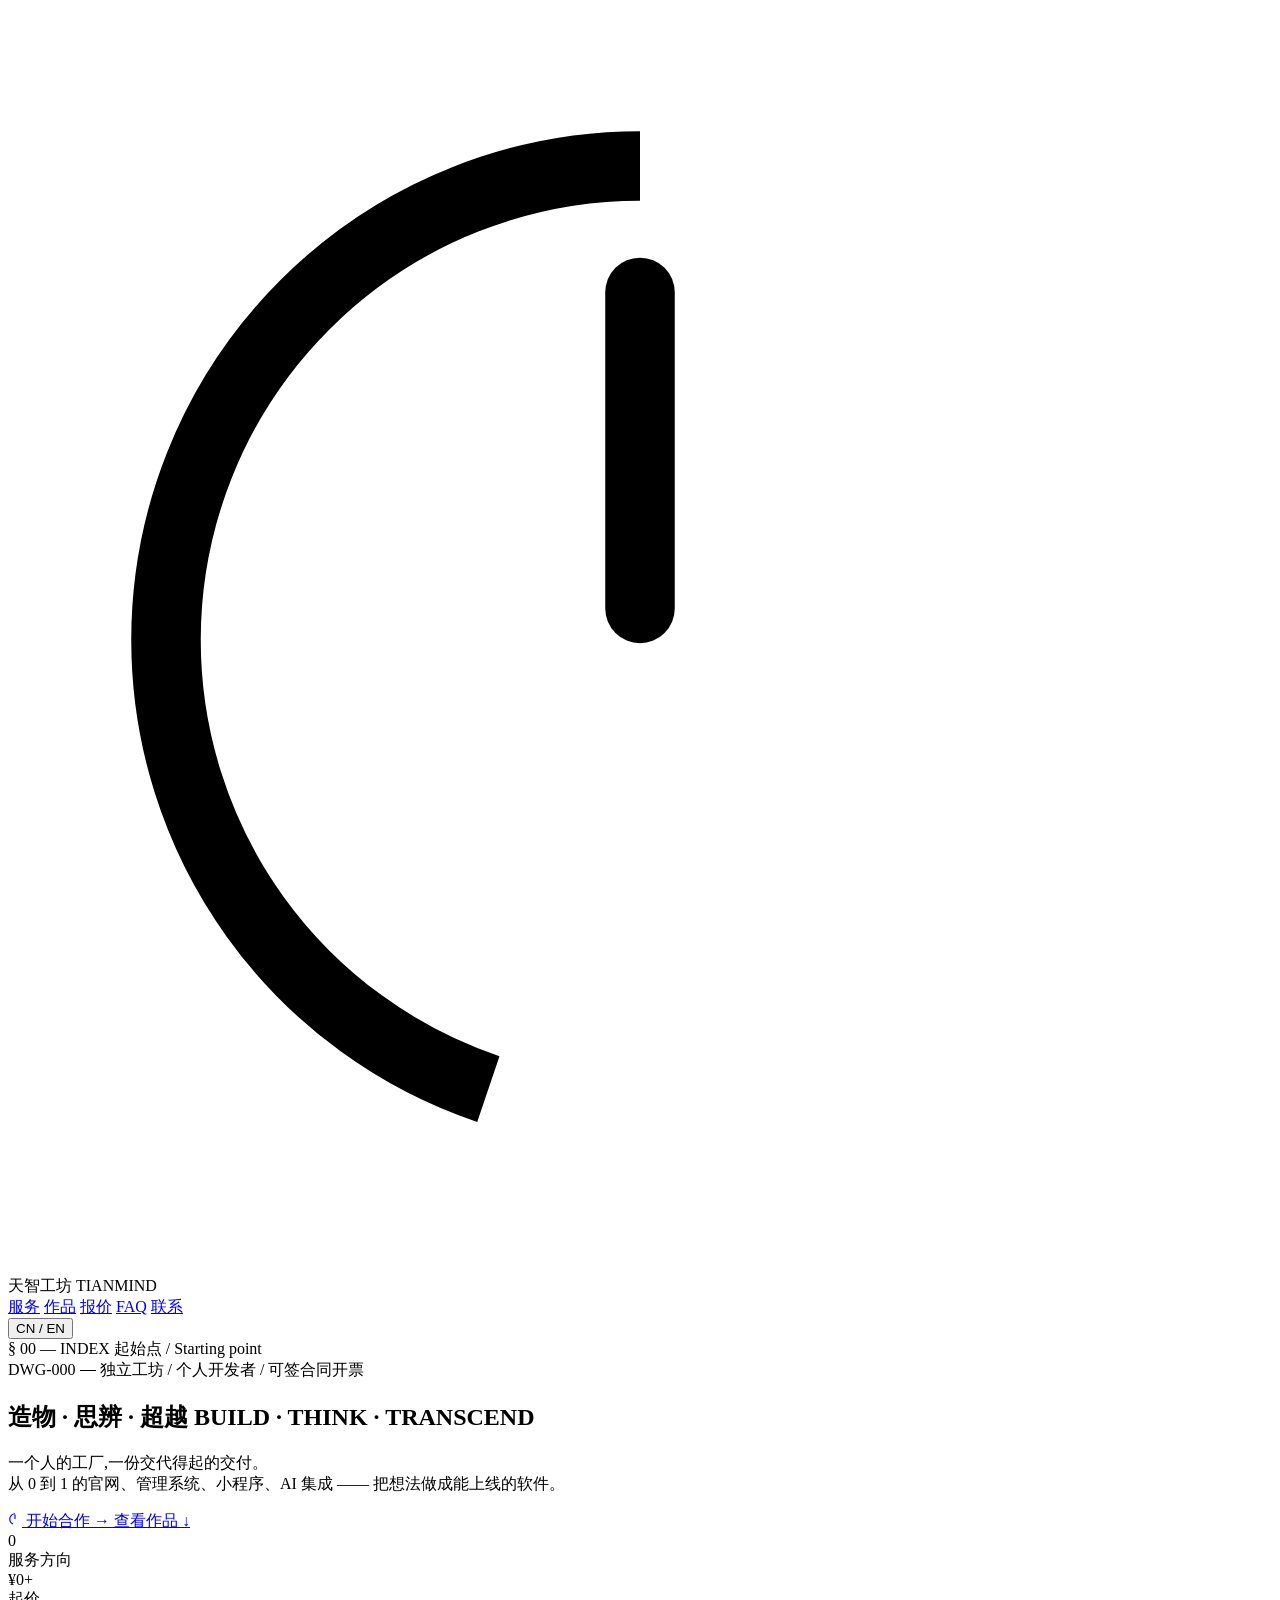
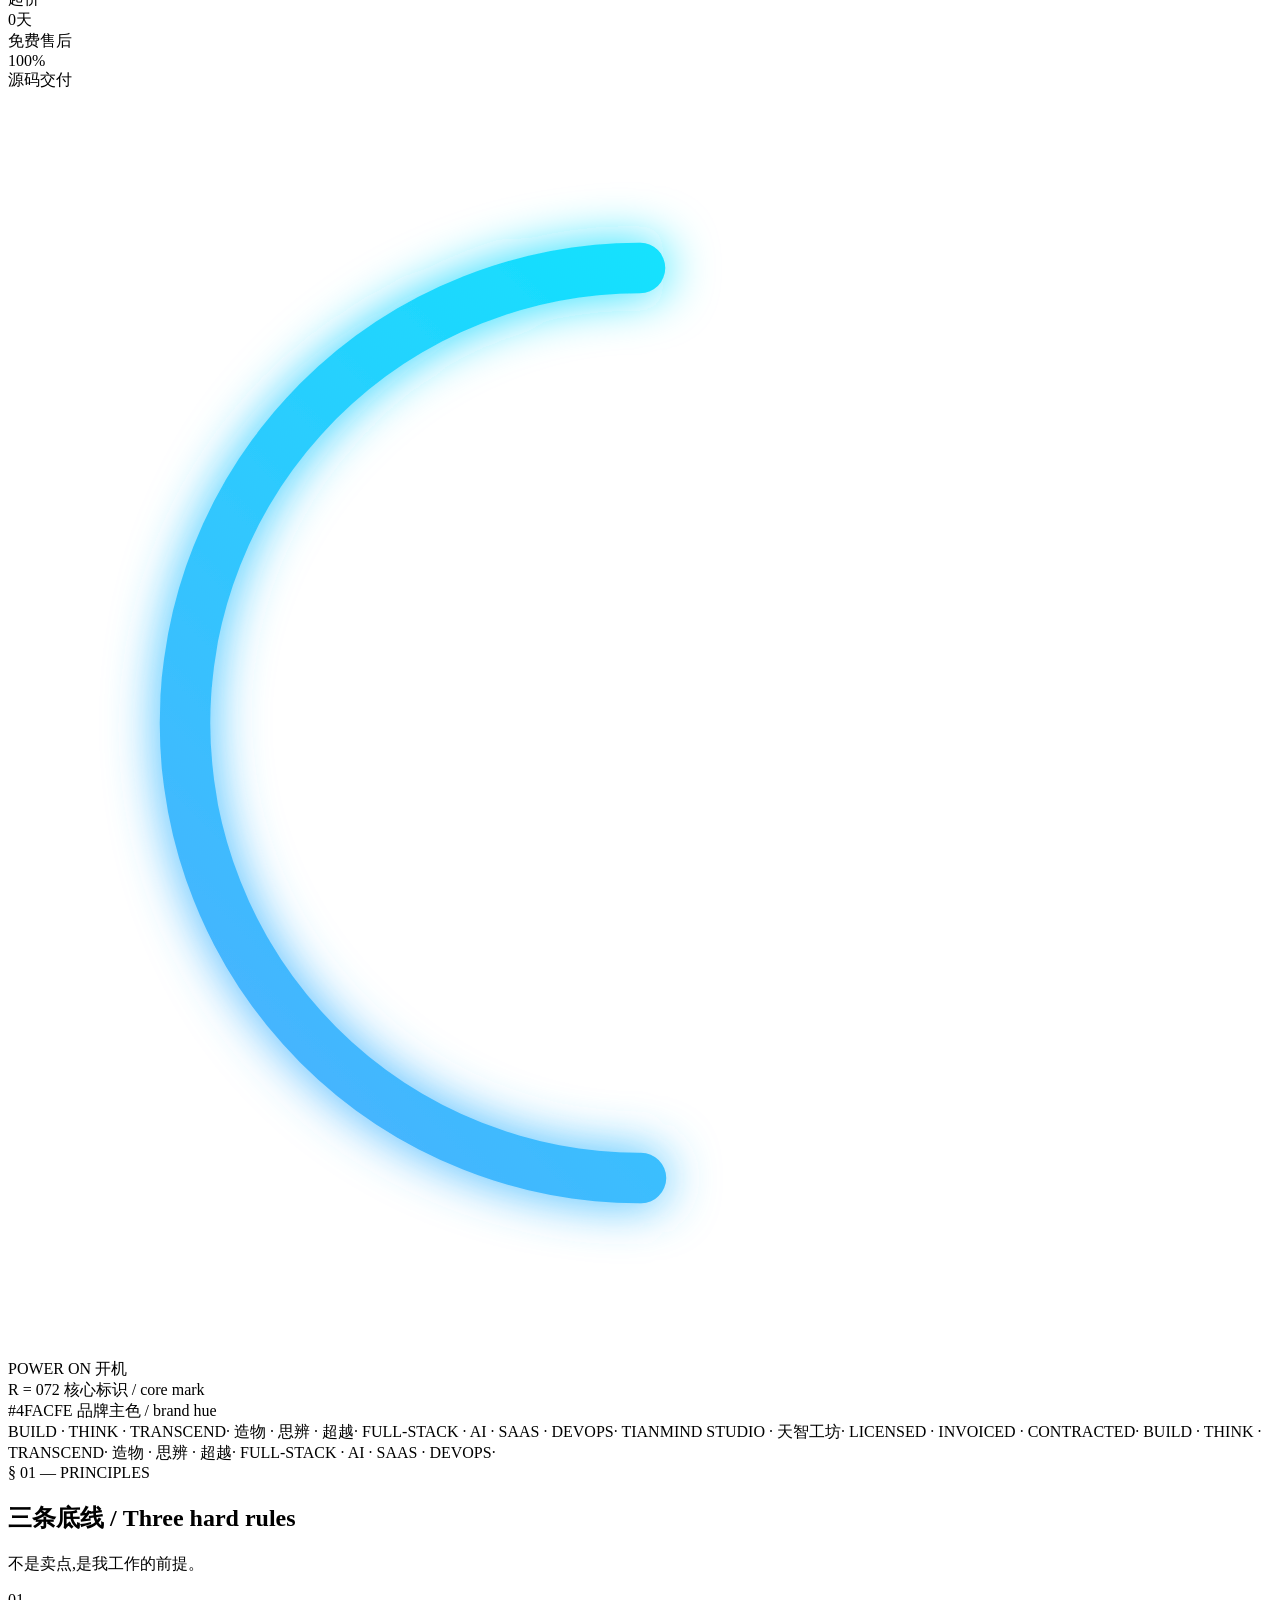
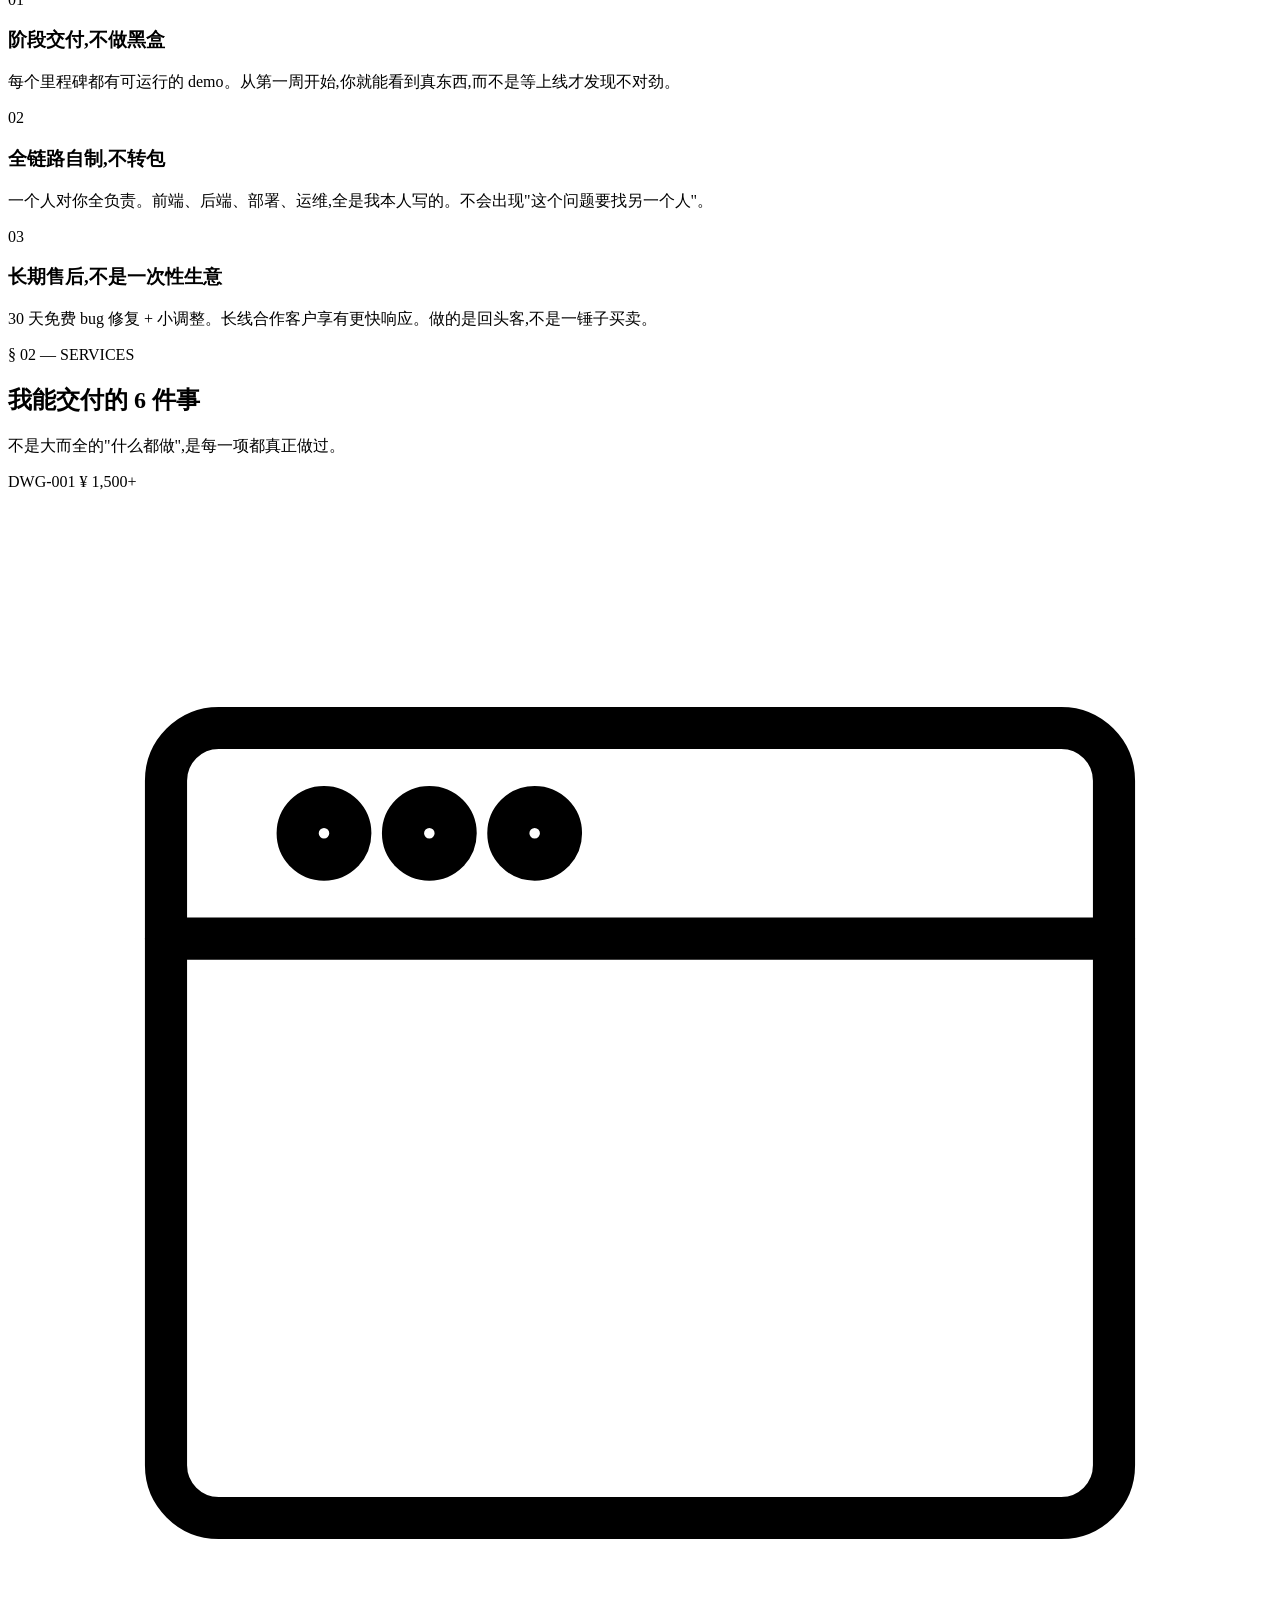
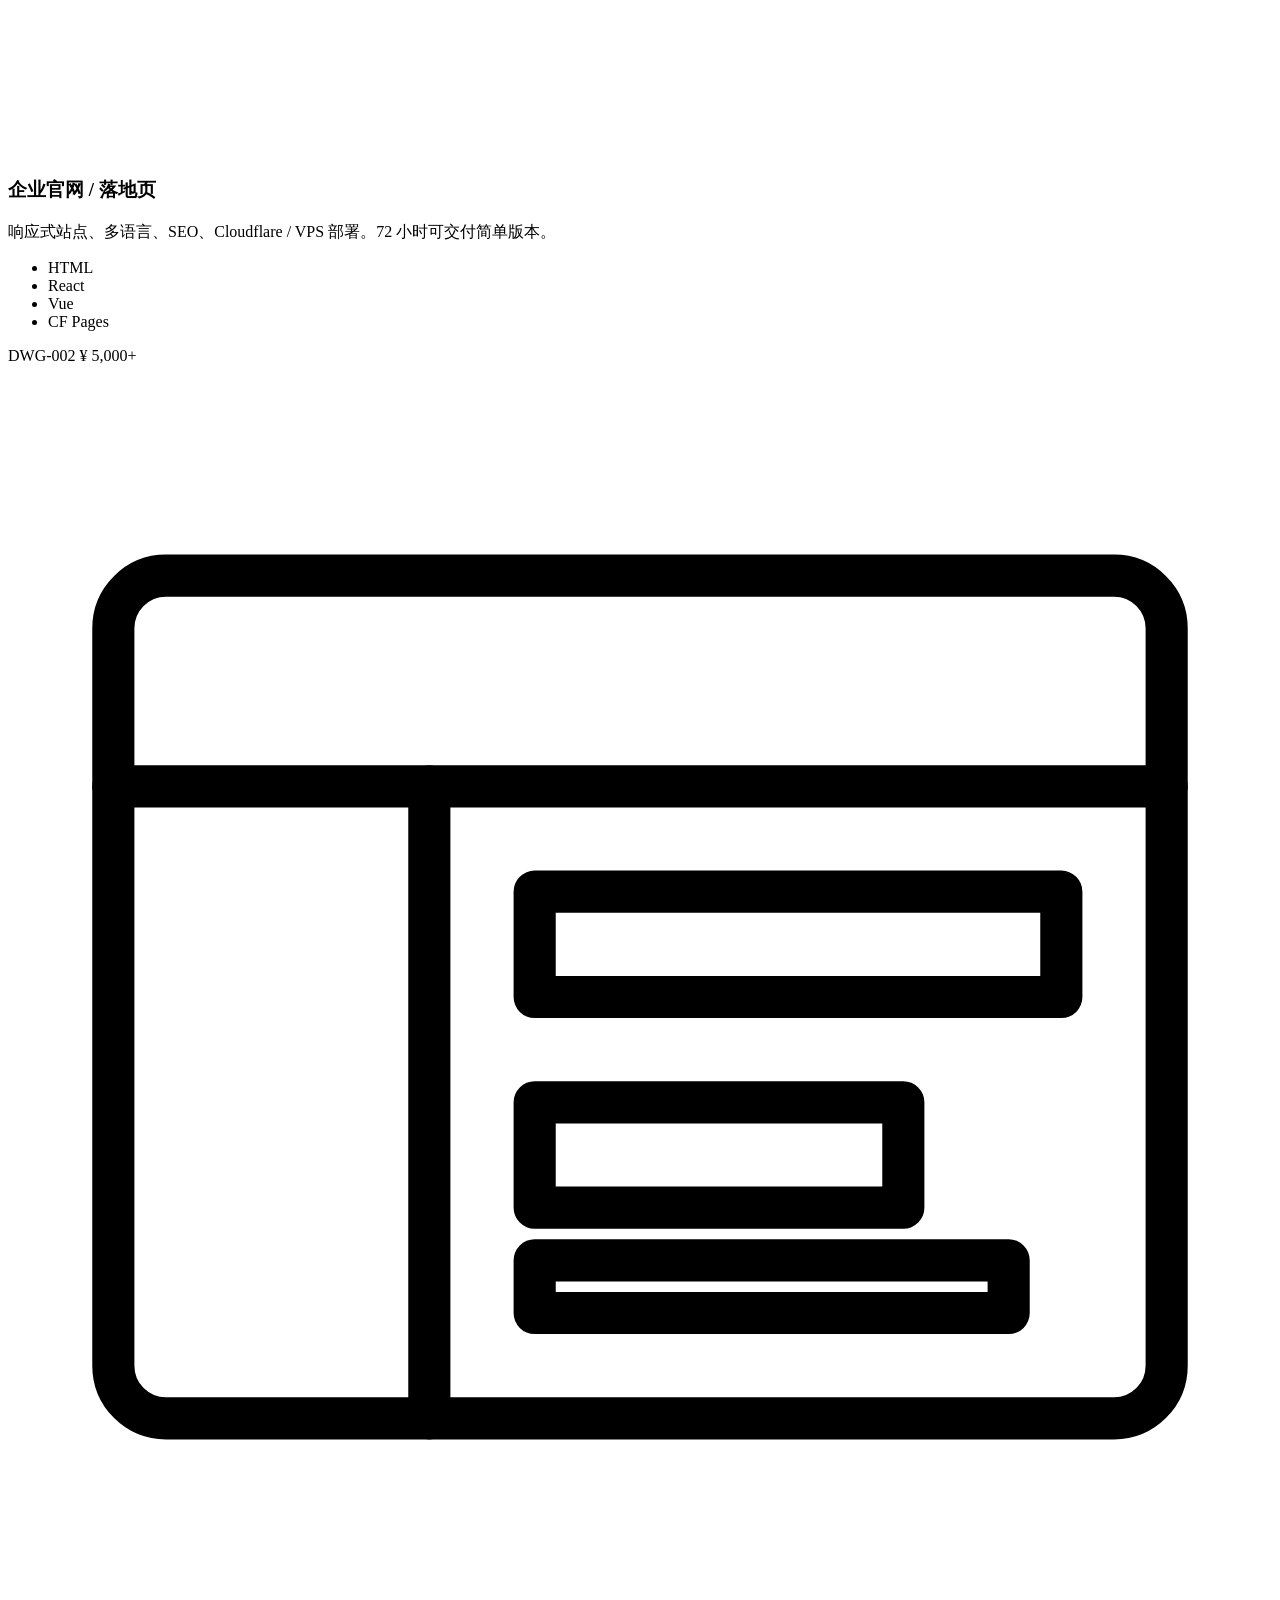
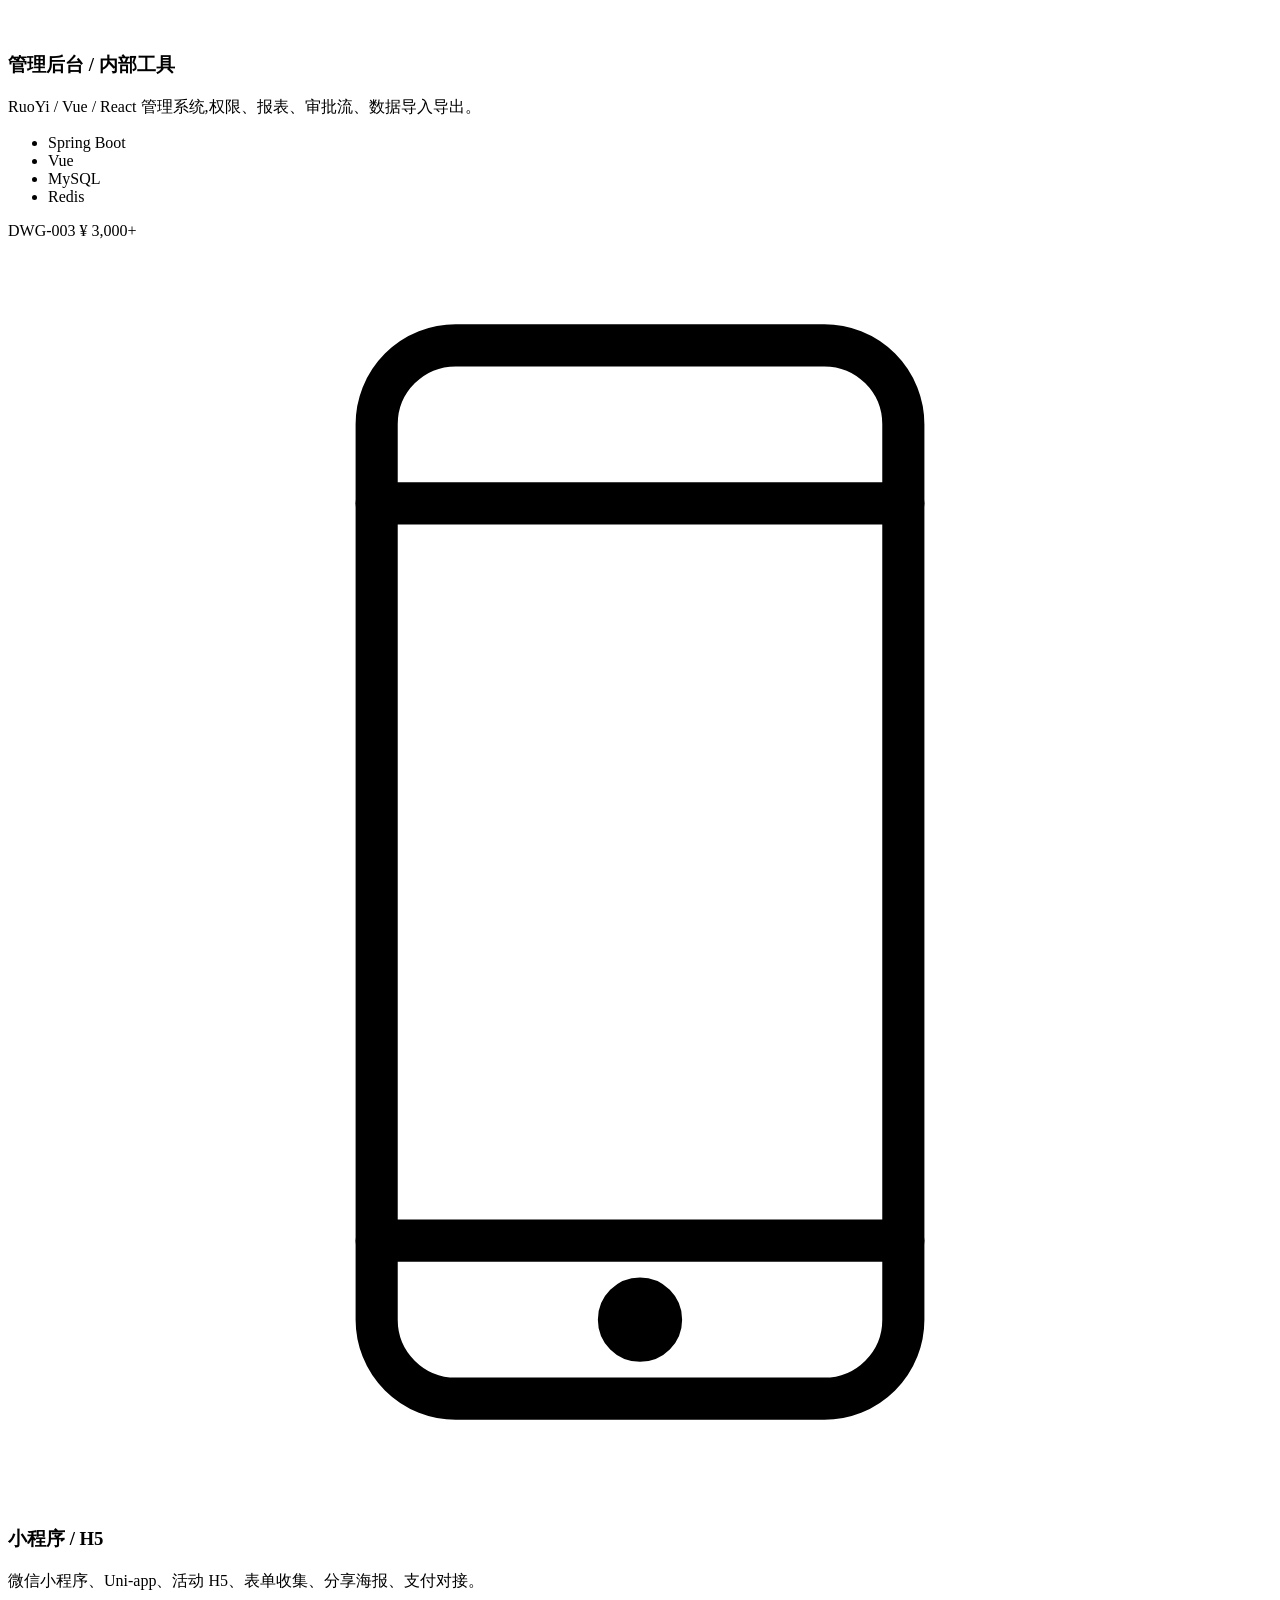
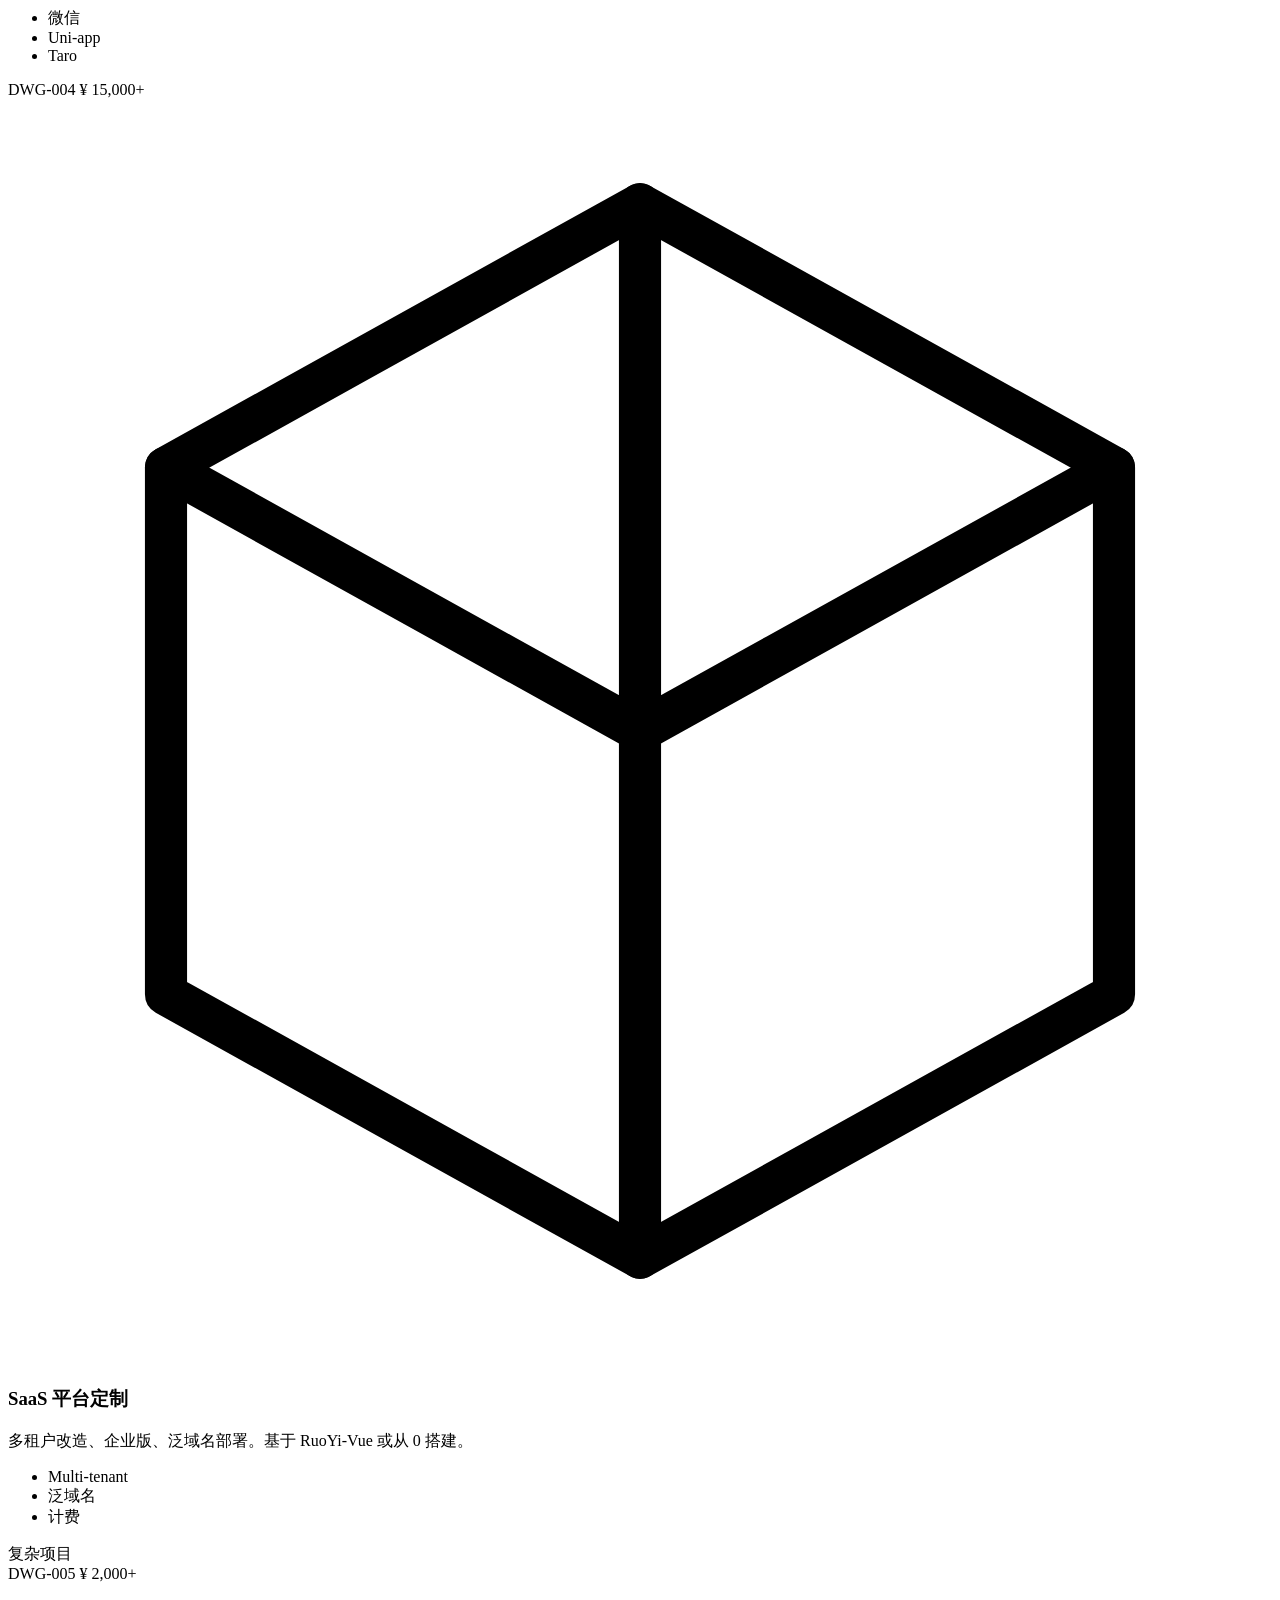
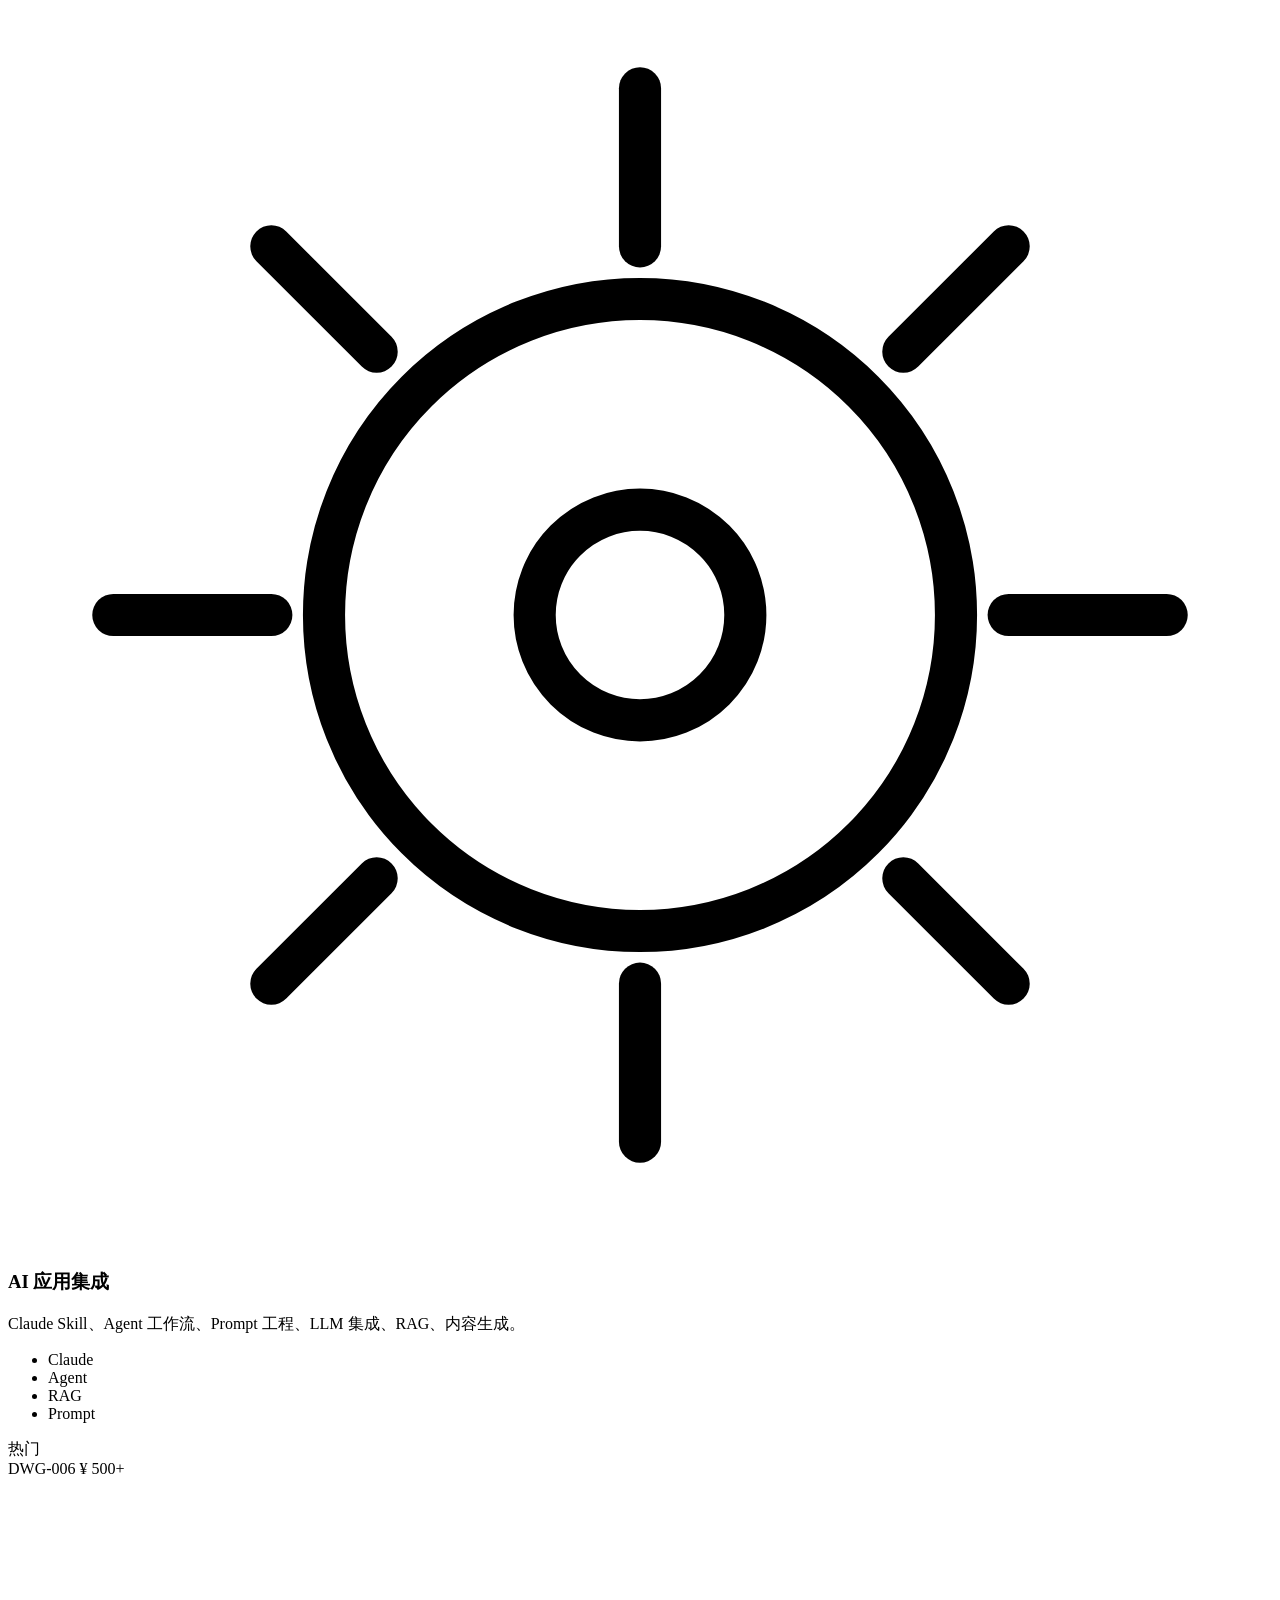
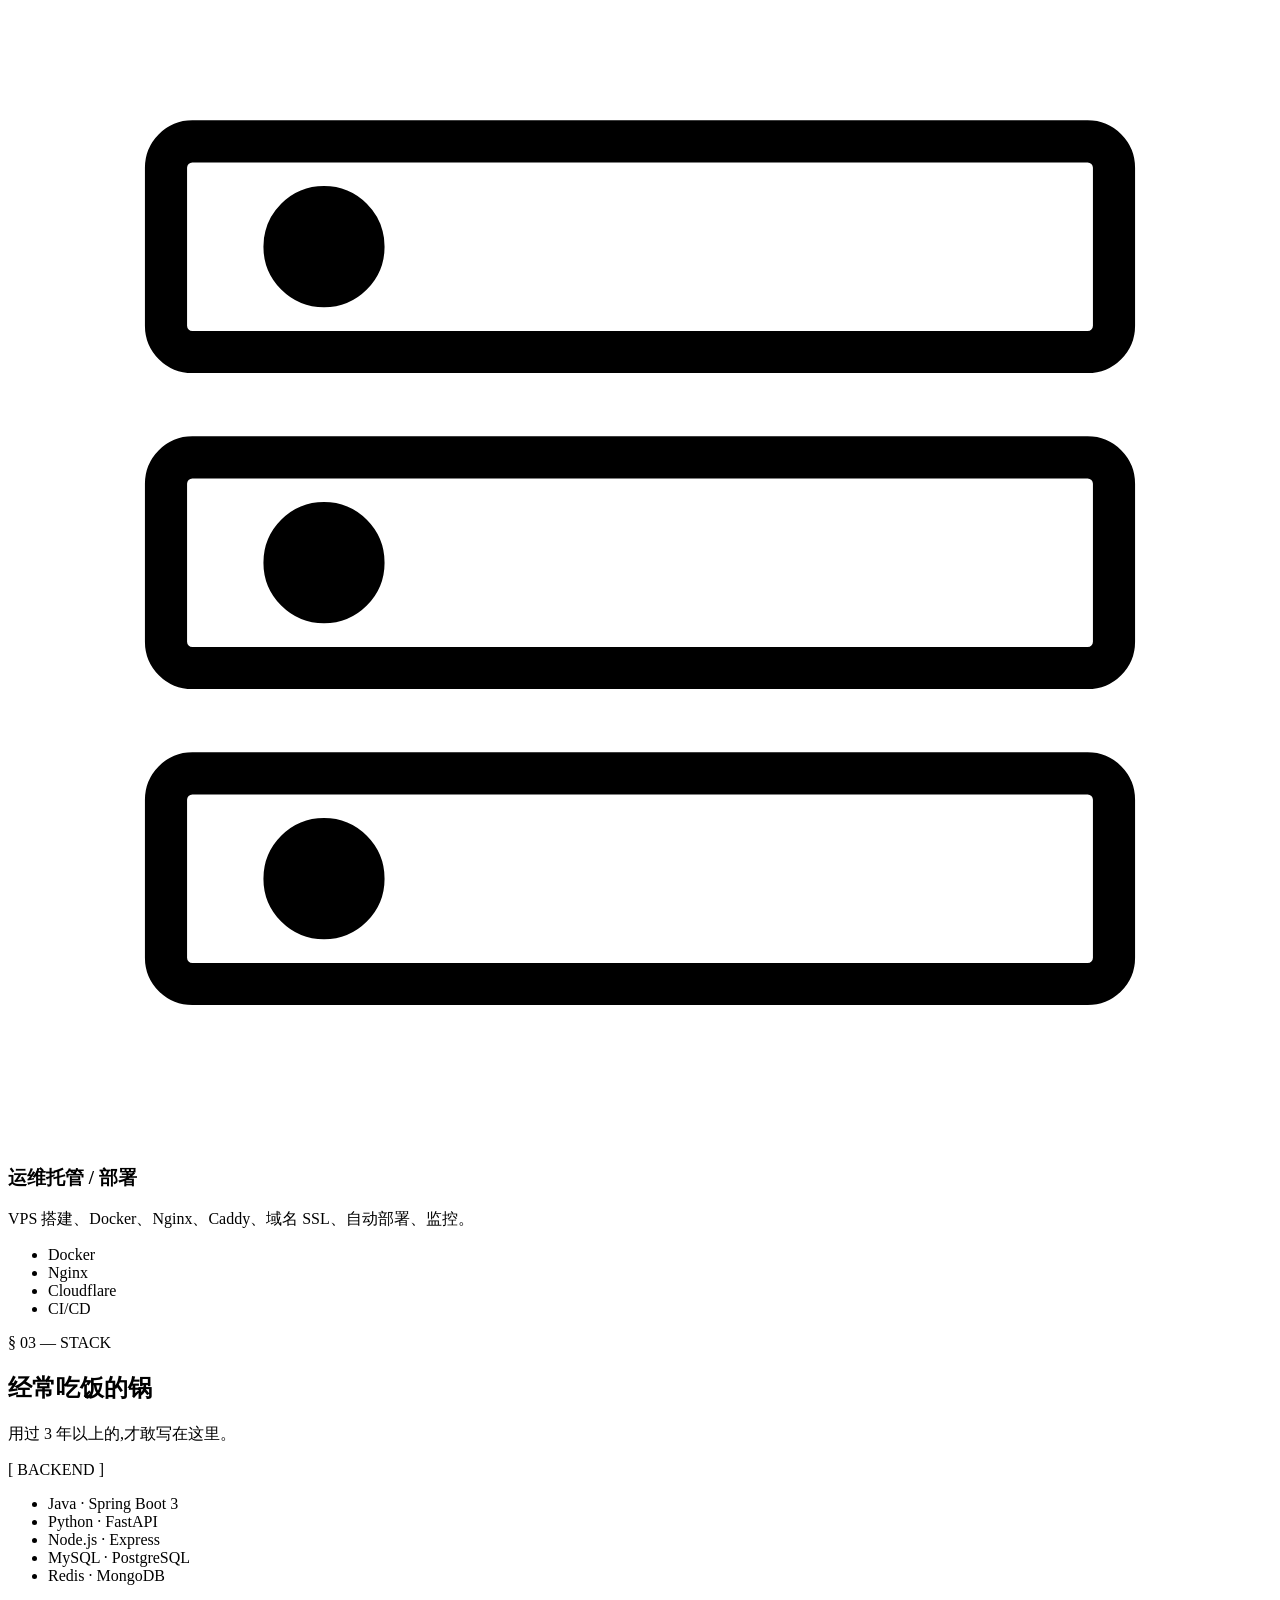
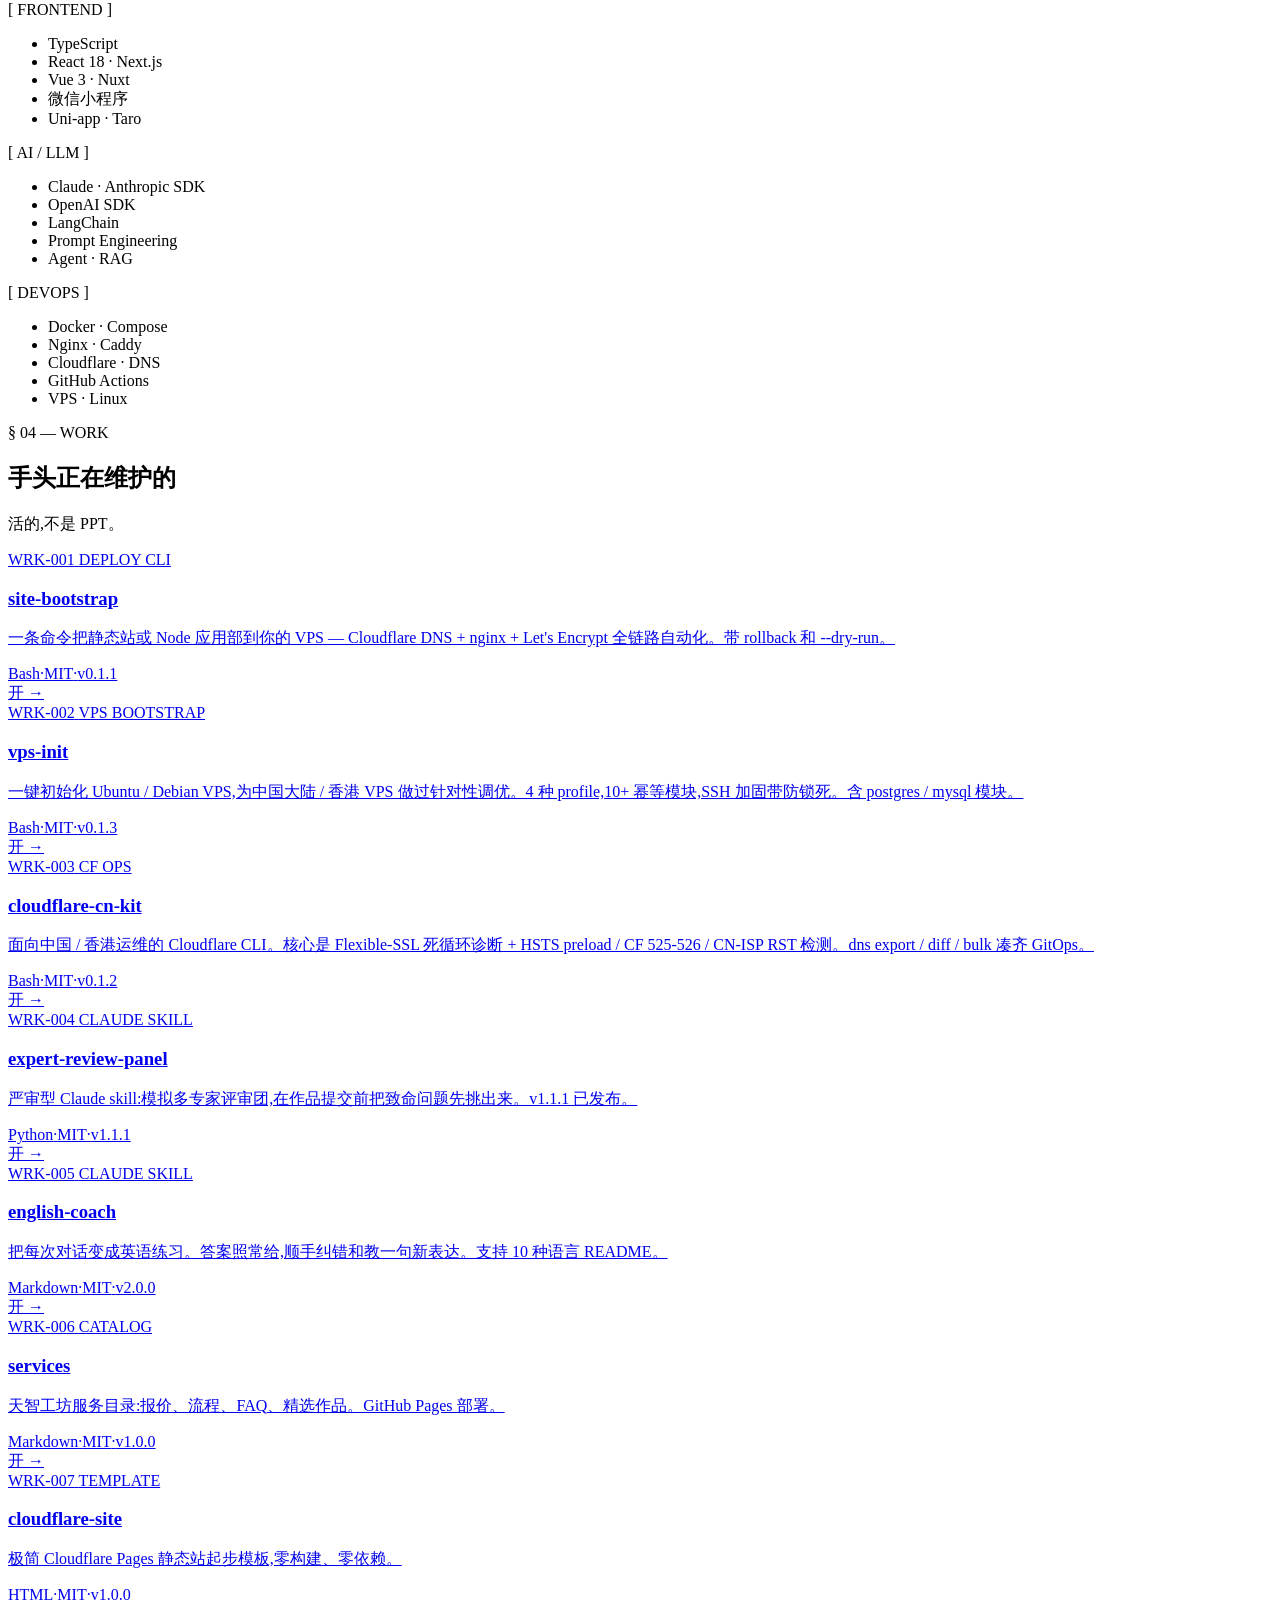
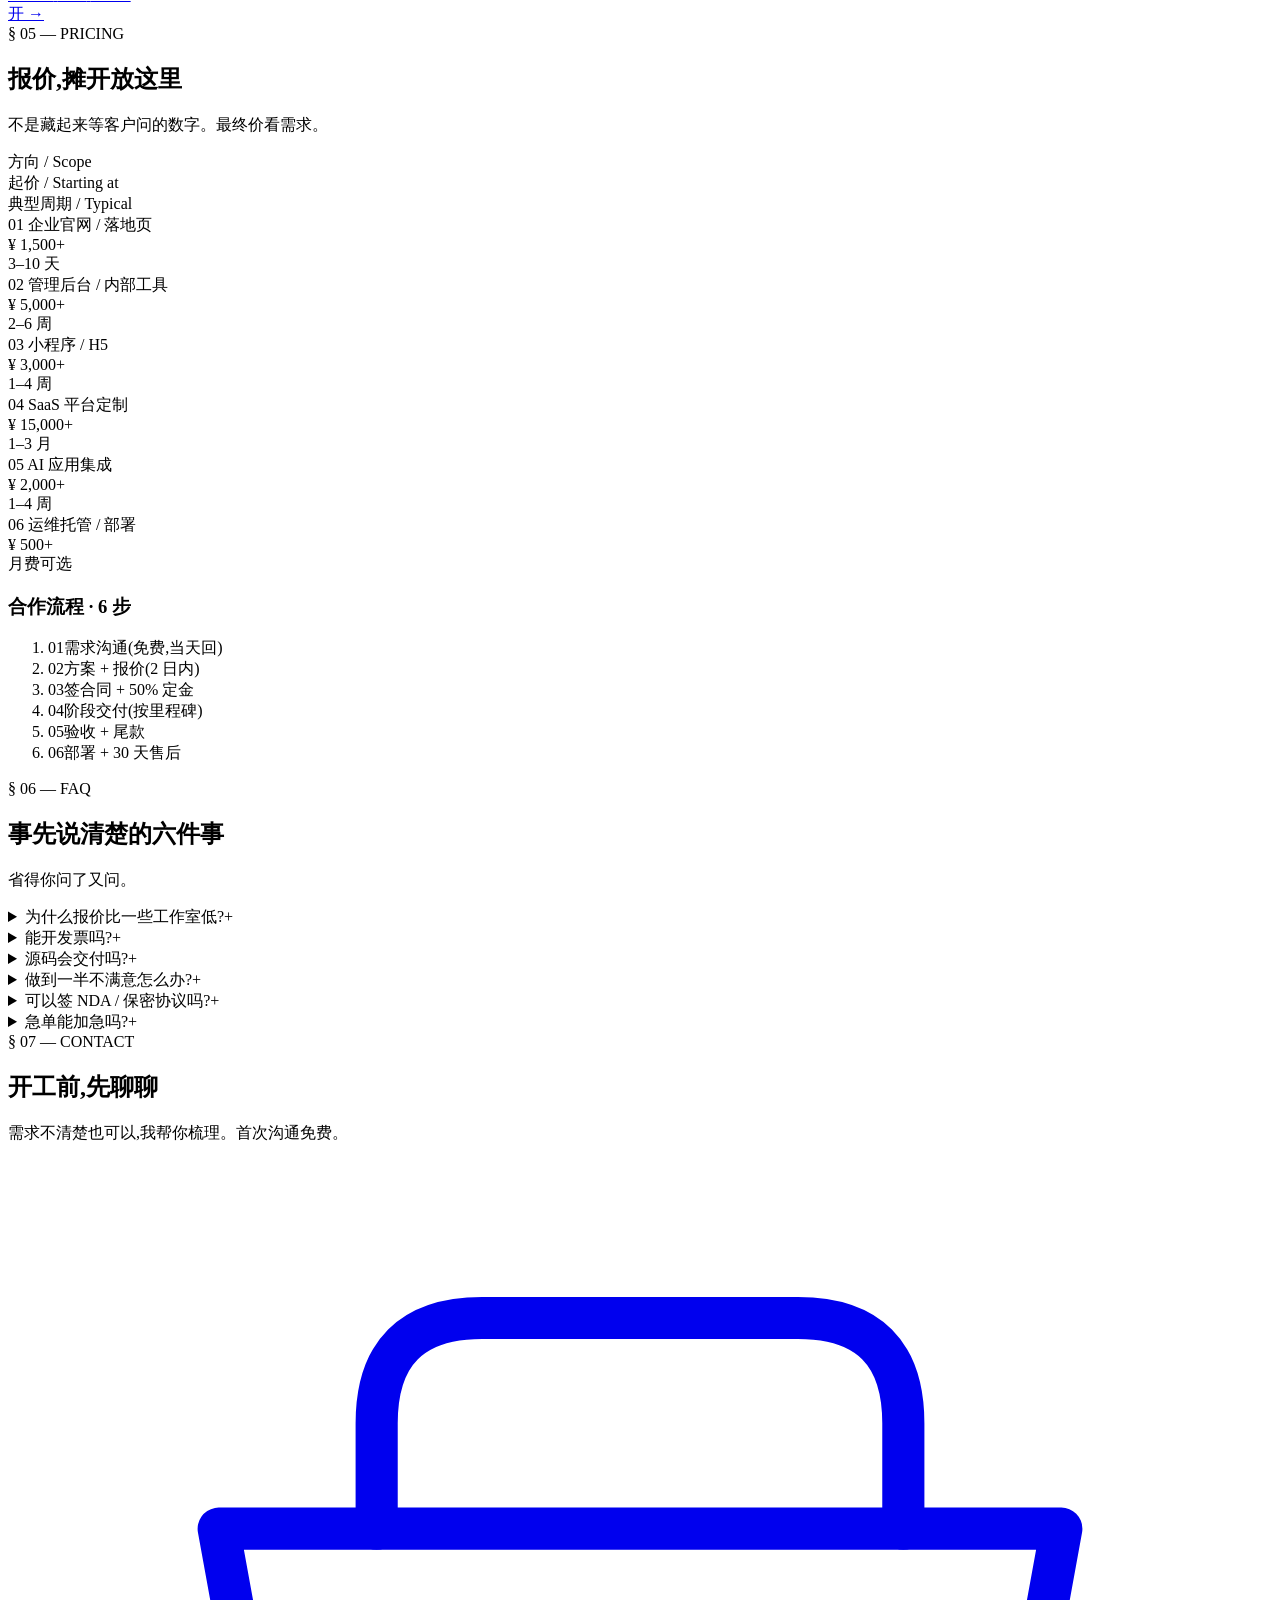
==== commit 175fd278: "feat(og): add 1200x630 og:image + twitter:image and regen script The previous social-meta PR added o" ====
--- a/index.html
+++ b/index.html
@@ -4,9 +4,31 @@
   <meta charset="UTF-8">
   <meta name="viewport" content="width=device-width, initial-scale=1.0">
   <meta name="description" content="天智工坊 · Tianmind Studio — 独立开发者 · 全栈 + AI · 淘宝搜索「天智工坊」可下单">
-  <meta property="og:title" content="天智工坊 · Tianmind Studio">
-  <meta property="og:description" content="Indie software studio. Full-stack. AI. Licensed business.">
+  <meta name="author" content="Tianmind Studio">
+  <meta name="keywords" content="独立开发者,工作室,全栈,AI 集成,建站,VPS 部署,Cloudflare,开源工具,Tianmind Studio">
+  <link rel="canonical" href="https://491034170.github.io/tianmind-landing/">
+
+  <!-- Open Graph (Facebook / WeChat / LinkedIn / generic preview cards) -->
+  <meta property="og:title" content="天智工坊 · Tianmind Studio — Build. Think. Transcend.">
+  <meta property="og:description" content="独立开发者工作室 · 全栈 + AI · 开源了 site-bootstrap / vps-init / cloudflare-cn-kit 建站工具链 · 可签合同开票。">
   <meta property="og:type" content="website">
+  <meta property="og:url" content="https://491034170.github.io/tianmind-landing/">
+  <meta property="og:site_name" content="Tianmind Studio">
+  <meta property="og:locale" content="zh_CN">
+  <meta property="og:locale:alternate" content="en_US">
+  <meta property="og:image" content="https://491034170.github.io/tianmind-landing/assets/og.jpg">
+  <meta property="og:image:type" content="image/jpeg">
+  <meta property="og:image:width" content="1200">
+  <meta property="og:image:height" content="630">
+  <meta property="og:image:alt" content="Tianmind Studio — Build. Think. Transcend. · site-bootstrap · vps-init · cloudflare-cn-kit">
+
+  <!-- Twitter / X preview card — summary_large_image now that we have an image. -->
+  <meta name="twitter:card" content="summary_large_image">
+  <meta name="twitter:title" content="Tianmind Studio — Build. Think. Transcend.">
+  <meta name="twitter:description" content="Indie software studio. Full-stack + AI. Ships open-source CLI tooling for VPS + Cloudflare + nginx.">
+  <meta name="twitter:image" content="https://491034170.github.io/tianmind-landing/assets/og.jpg">
+  <meta name="twitter:image:alt" content="Tianmind Studio — Build. Think. Transcend.">
+
   <title>天智工坊 · Tianmind Studio — Build. Think. Transcend.</title>
 
   <link rel="preconnect" href="https://fonts.googleapis.com">
@@ -392,52 +414,91 @@
     </div>
 
     <div class="work__list">
-      <a class="work-item" href="https://github.com/491034170/expert-review-panel" target="_blank" rel="noopener">
+      <a class="work-item" href="https://github.com/tianmind-studio/site-bootstrap" target="_blank" rel="noopener">
         <div class="work-item__meta">
           <span class="work-item__code">WRK-001</span>
+          <span class="work-item__tag">DEPLOY CLI</span>
+        </div>
+        <h3 class="work-item__name">site-bootstrap</h3>
+        <p class="work-item__desc" data-i18n="work.1.desc">一条命令把静态站或 Node 应用部到你的 VPS — Cloudflare DNS + nginx + Let's Encrypt 全链路自动化。带 rollback 和 --dry-run。</p>
+        <div class="work-item__stats">
+          <span>Bash</span><span>&middot;</span><span>MIT</span><span>&middot;</span><span>v0.1.1</span>
+        </div>
+        <span class="work-item__go">开 →</span>
+      </a>
+
+      <a class="work-item" href="https://github.com/tianmind-studio/vps-init" target="_blank" rel="noopener">
+        <div class="work-item__meta">
+          <span class="work-item__code">WRK-002</span>
+          <span class="work-item__tag">VPS BOOTSTRAP</span>
+        </div>
+        <h3 class="work-item__name">vps-init</h3>
+        <p class="work-item__desc" data-i18n="work.2.desc">一键初始化 Ubuntu / Debian VPS,为中国大陆 / 香港 VPS 做过针对性调优。4 种 profile,10+ 幂等模块,SSH 加固带防锁死。含 postgres / mysql 模块。</p>
+        <div class="work-item__stats">
+          <span>Bash</span><span>&middot;</span><span>MIT</span><span>&middot;</span><span>v0.1.3</span>
+        </div>
+        <span class="work-item__go">开 →</span>
+      </a>
+
+      <a class="work-item" href="https://github.com/tianmind-studio/cloudflare-cn-kit" target="_blank" rel="noopener">
+        <div class="work-item__meta">
+          <span class="work-item__code">WRK-003</span>
+          <span class="work-item__tag">CF OPS</span>
+        </div>
+        <h3 class="work-item__name">cloudflare-cn-kit</h3>
+        <p class="work-item__desc" data-i18n="work.3.desc">面向中国 / 香港运维的 Cloudflare CLI。核心是 Flexible-SSL 死循环诊断 + HSTS preload / CF 525-526 / CN-ISP RST 检测。dns export / diff / bulk 凑齐 GitOps。</p>
+        <div class="work-item__stats">
+          <span>Bash</span><span>&middot;</span><span>MIT</span><span>&middot;</span><span>v0.1.2</span>
+        </div>
+        <span class="work-item__go">开 →</span>
+      </a>
+
+      <a class="work-item" href="https://github.com/tianmind-studio/expert-review-panel" target="_blank" rel="noopener">
+        <div class="work-item__meta">
+          <span class="work-item__code">WRK-004</span>
           <span class="work-item__tag">CLAUDE SKILL</span>
         </div>
         <h3 class="work-item__name">expert-review-panel</h3>
-        <p class="work-item__desc" data-i18n="work.1.desc">严审型 Claude skill:模拟多专家评审团,在作品提交前把致命问题先挑出来。v1.1.1 已发布。</p>
+        <p class="work-item__desc" data-i18n="work.4.desc">严审型 Claude skill:模拟多专家评审团,在作品提交前把致命问题先挑出来。v1.1.1 已发布。</p>
         <div class="work-item__stats">
           <span>Python</span><span>&middot;</span><span>MIT</span><span>&middot;</span><span>v1.1.1</span>
         </div>
         <span class="work-item__go">开 →</span>
       </a>
 
-      <a class="work-item" href="https://github.com/491034170/english-coach" target="_blank" rel="noopener">
+      <a class="work-item" href="https://github.com/tianmind-studio/english-coach" target="_blank" rel="noopener">
         <div class="work-item__meta">
-          <span class="work-item__code">WRK-002</span>
+          <span class="work-item__code">WRK-005</span>
           <span class="work-item__tag">CLAUDE SKILL</span>
         </div>
         <h3 class="work-item__name">english-coach</h3>
-        <p class="work-item__desc" data-i18n="work.2.desc">把每次对话变成英语练习。答案照常给,顺手纠错和教一句新表达。支持 10 种语言 README。</p>
+        <p class="work-item__desc" data-i18n="work.5.desc">把每次对话变成英语练习。答案照常给,顺手纠错和教一句新表达。支持 10 种语言 README。</p>
         <div class="work-item__stats">
           <span>Markdown</span><span>&middot;</span><span>MIT</span><span>&middot;</span><span>v2.0.0</span>
         </div>
         <span class="work-item__go">开 →</span>
       </a>
 
-      <a class="work-item" href="https://github.com/491034170/services" target="_blank" rel="noopener">
+      <a class="work-item" href="https://github.com/tianmind-studio/services" target="_blank" rel="noopener">
         <div class="work-item__meta">
-          <span class="work-item__code">WRK-003</span>
+          <span class="work-item__code">WRK-006</span>
           <span class="work-item__tag">CATALOG</span>
         </div>
         <h3 class="work-item__name">services</h3>
-        <p class="work-item__desc" data-i18n="work.3.desc">天智工坊服务目录:报价、流程、FAQ、精选作品。GitHub Pages 部署。</p>
+        <p class="work-item__desc" data-i18n="work.6.desc">天智工坊服务目录:报价、流程、FAQ、精选作品。GitHub Pages 部署。</p>
         <div class="work-item__stats">
           <span>Markdown</span><span>&middot;</span><span>MIT</span><span>&middot;</span><span>v1.0.0</span>
         </div>
         <span class="work-item__go">开 →</span>
       </a>
 
-      <a class="work-item" href="https://github.com/491034170/cloudflare-site" target="_blank" rel="noopener">
+      <a class="work-item" href="https://github.com/tianmind-studio/cloudflare-site" target="_blank" rel="noopener">
         <div class="work-item__meta">
-          <span class="work-item__code">WRK-004</span>
+          <span class="work-item__code">WRK-007</span>
           <span class="work-item__tag">TEMPLATE</span>
         </div>
         <h3 class="work-item__name">cloudflare-site</h3>
-        <p class="work-item__desc" data-i18n="work.4.desc">极简 Cloudflare Pages 静态站起步模板,零构建、零依赖。</p>
+        <p class="work-item__desc" data-i18n="work.7.desc">极简 Cloudflare Pages 静态站起步模板,零构建、零依赖。</p>
         <div class="work-item__stats">
           <span>HTML</span><span>&middot;</span><span>MIT</span><span>&middot;</span><span>v1.0.0</span>
         </div>
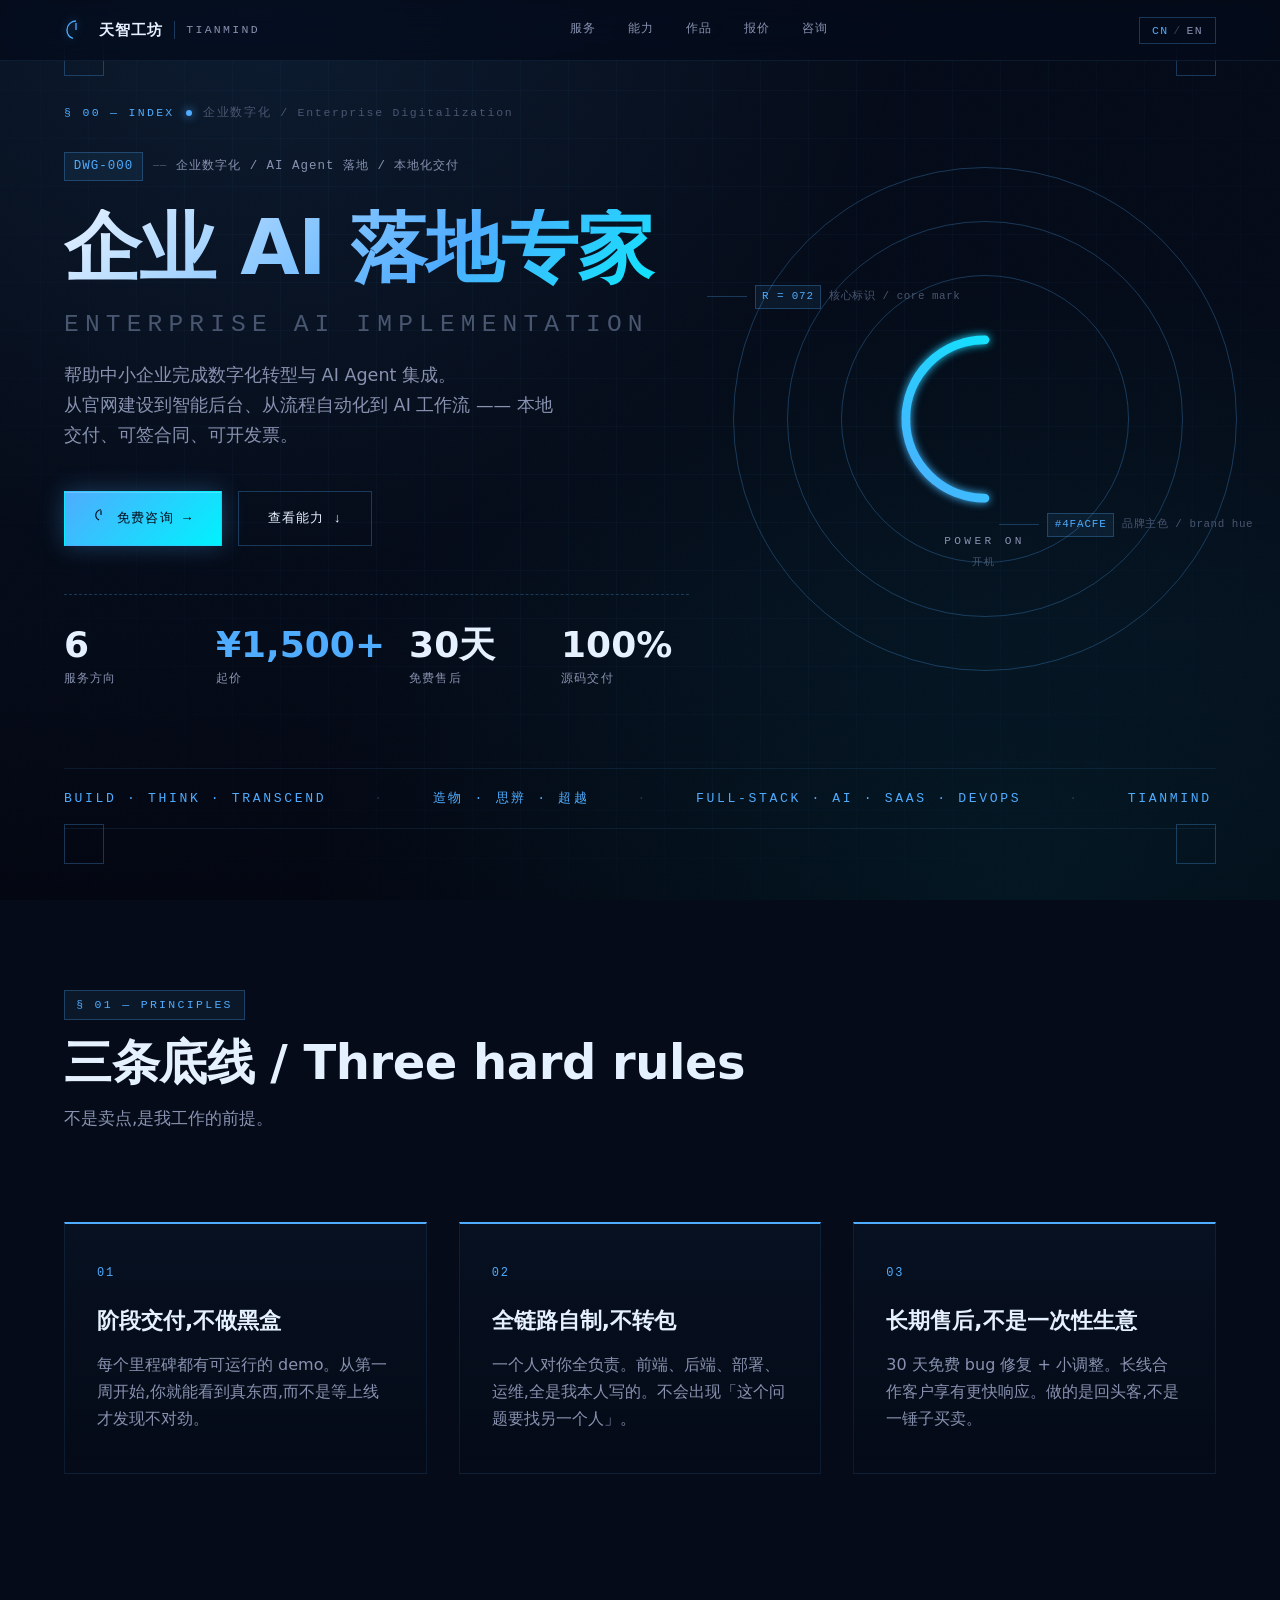
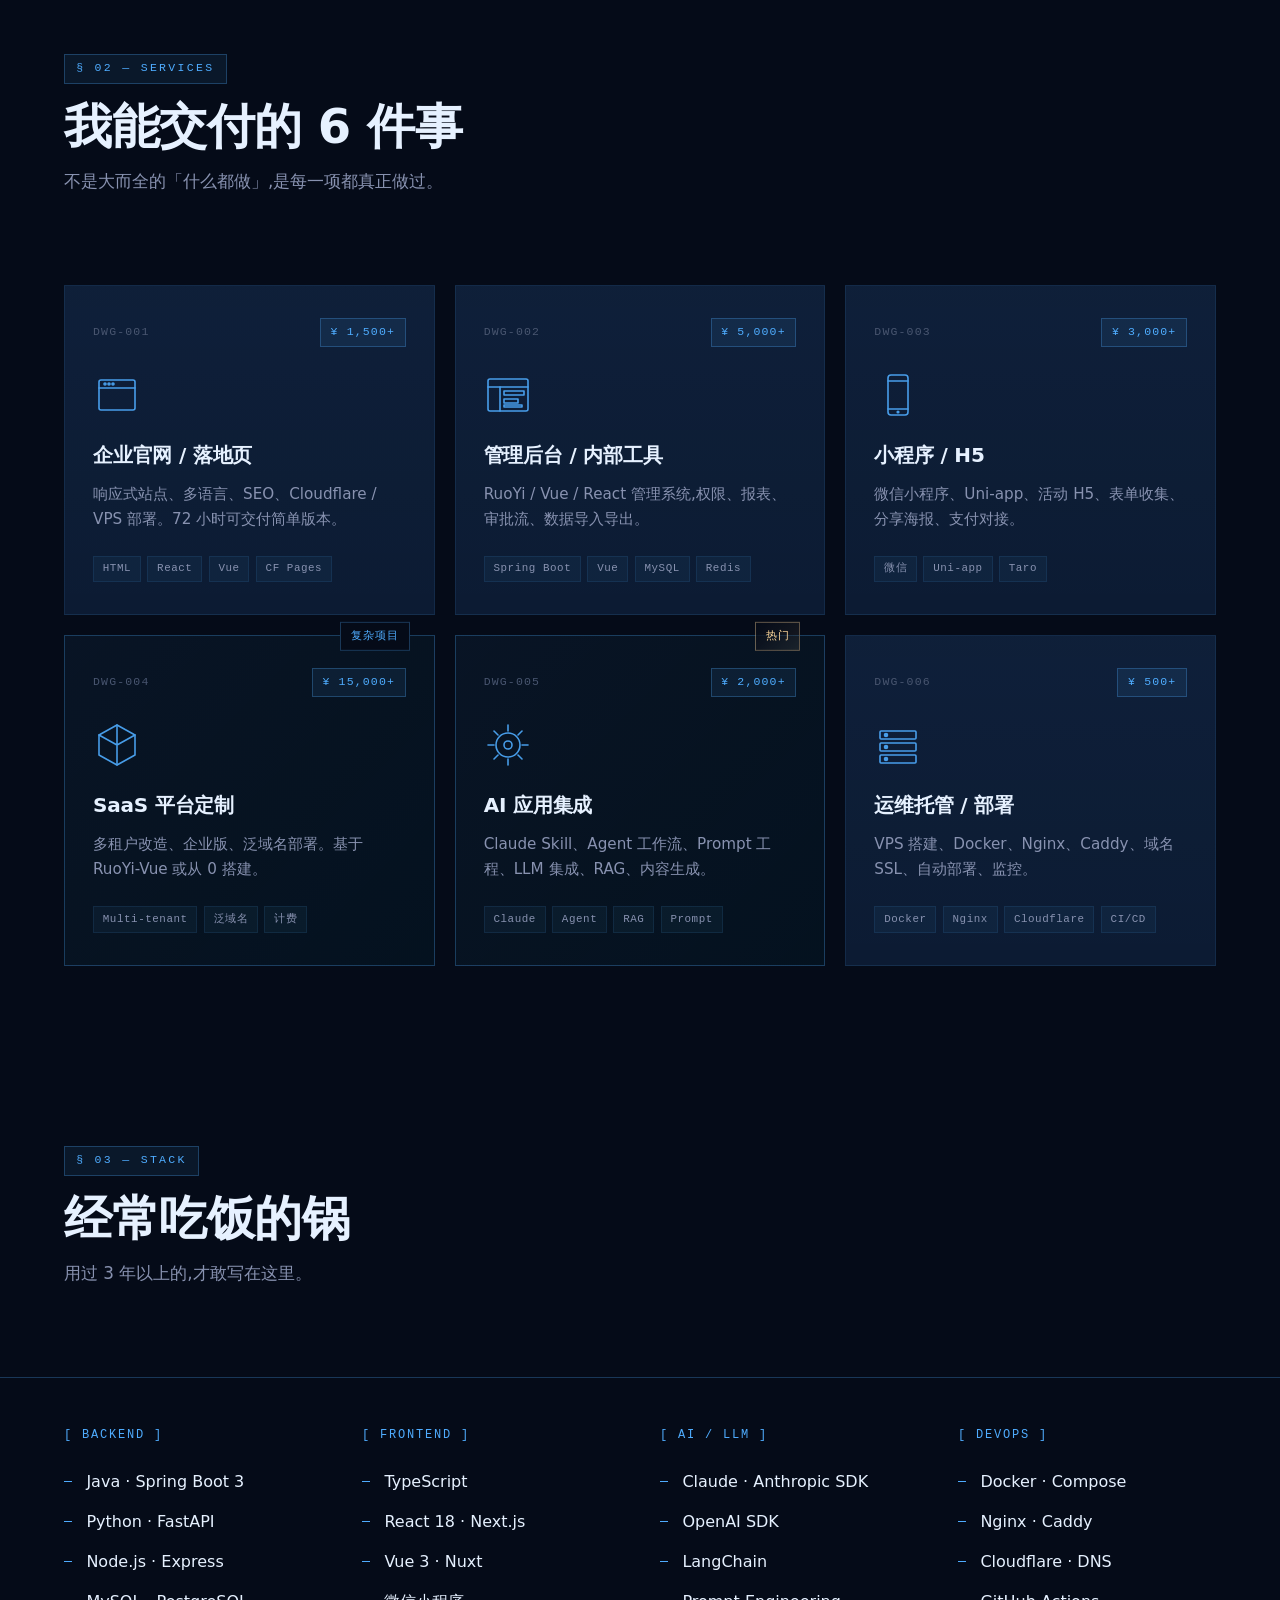
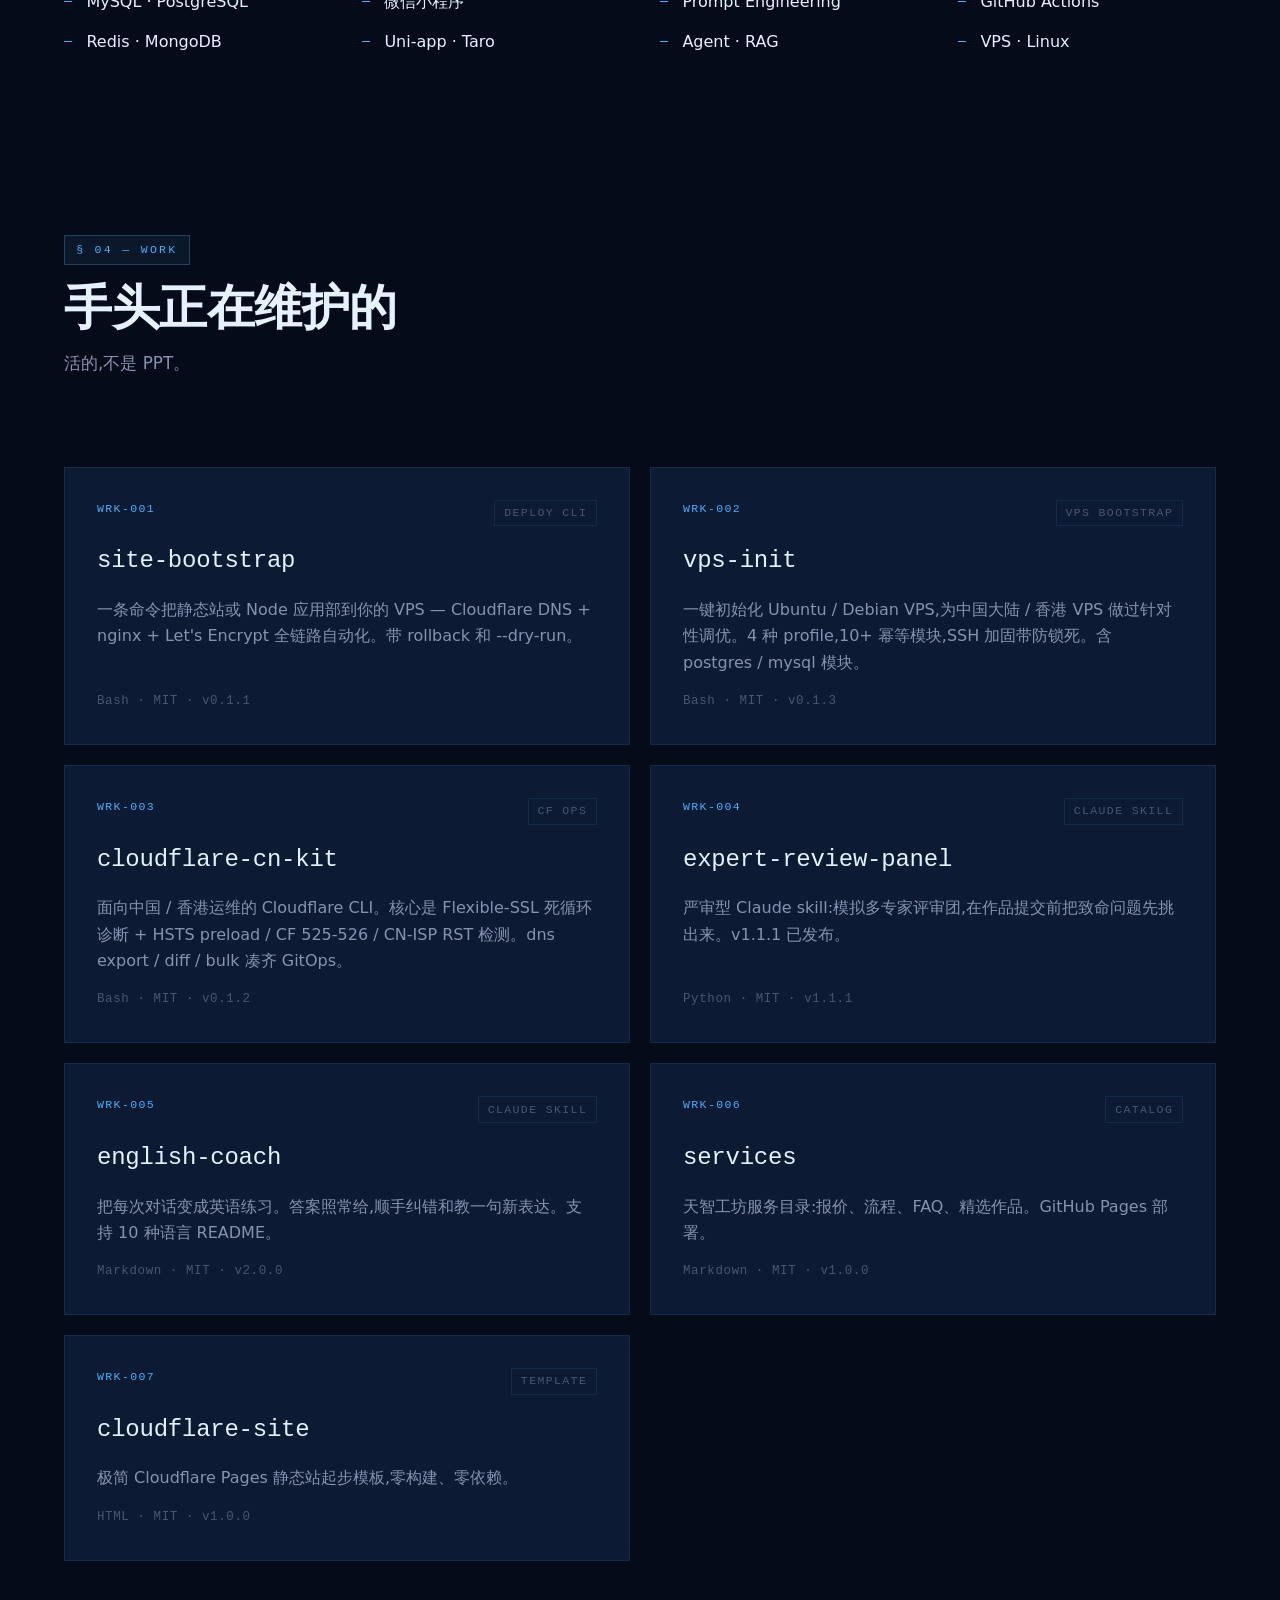
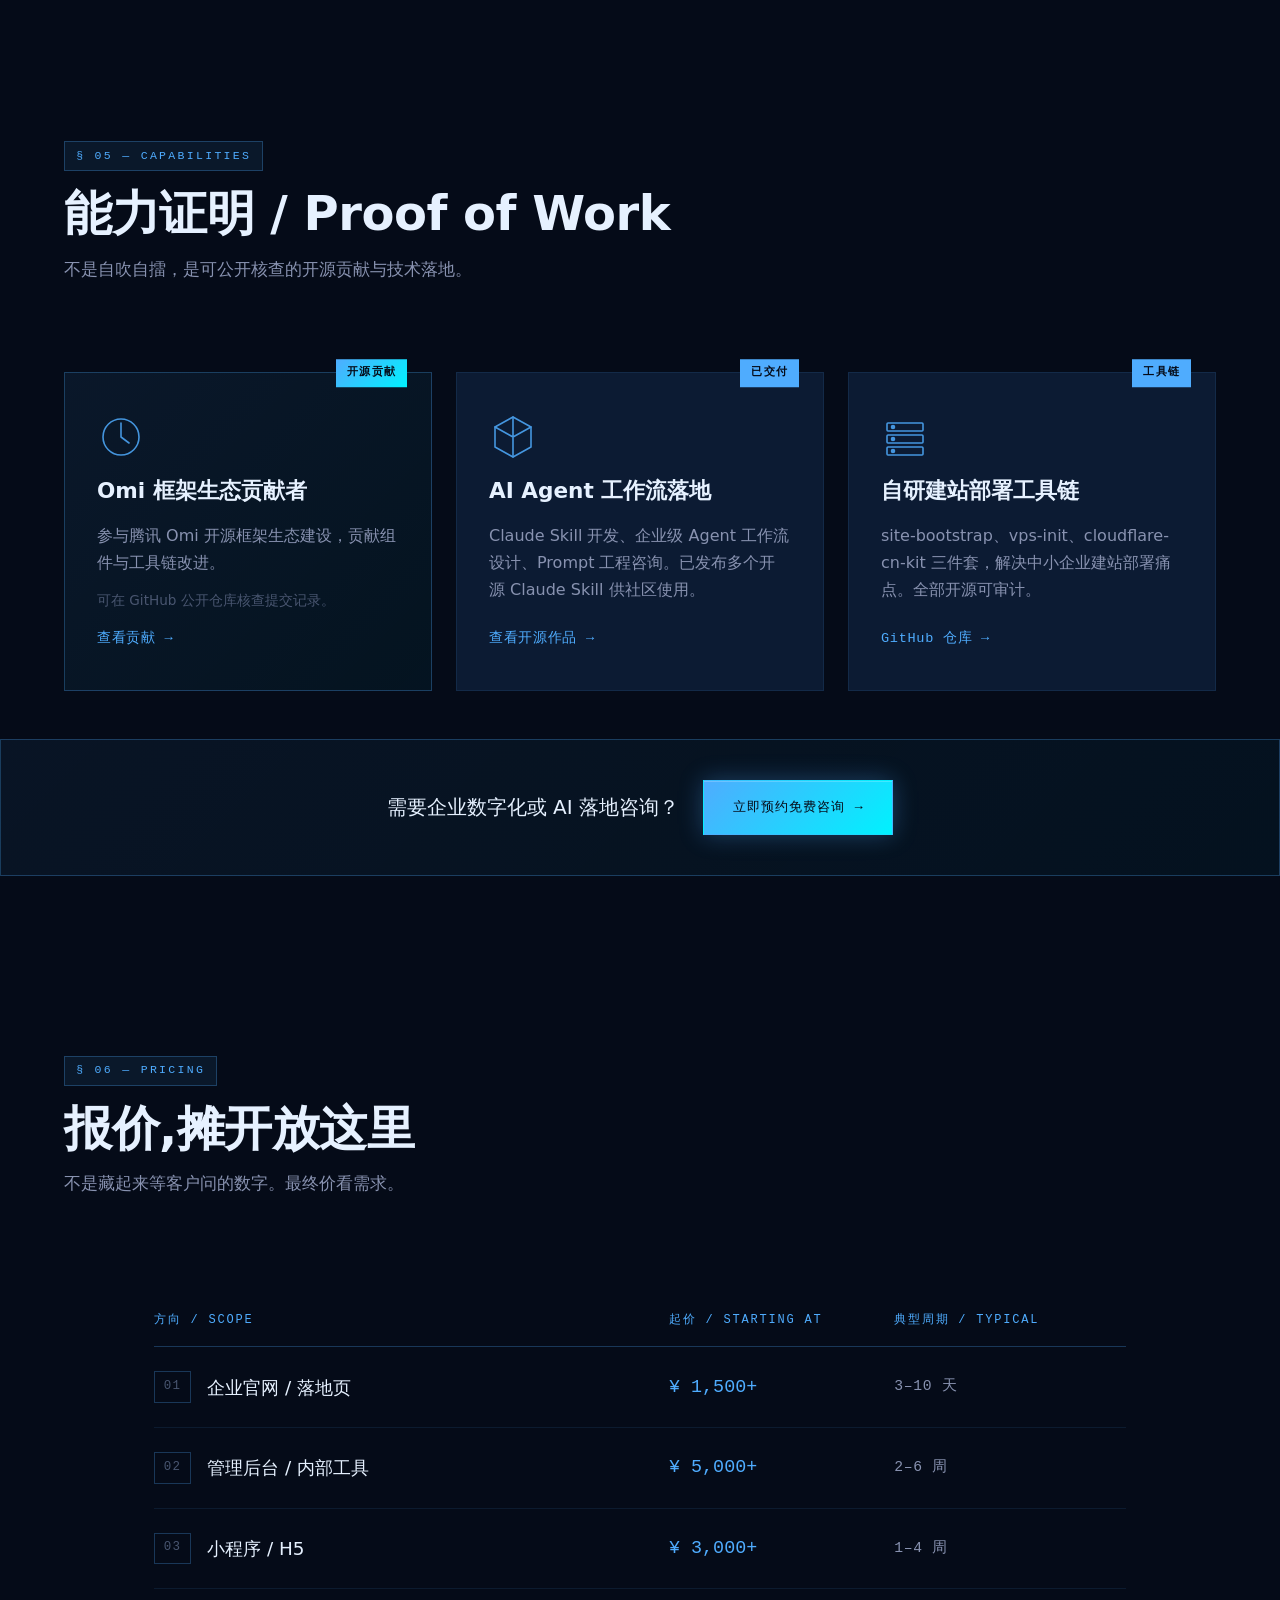
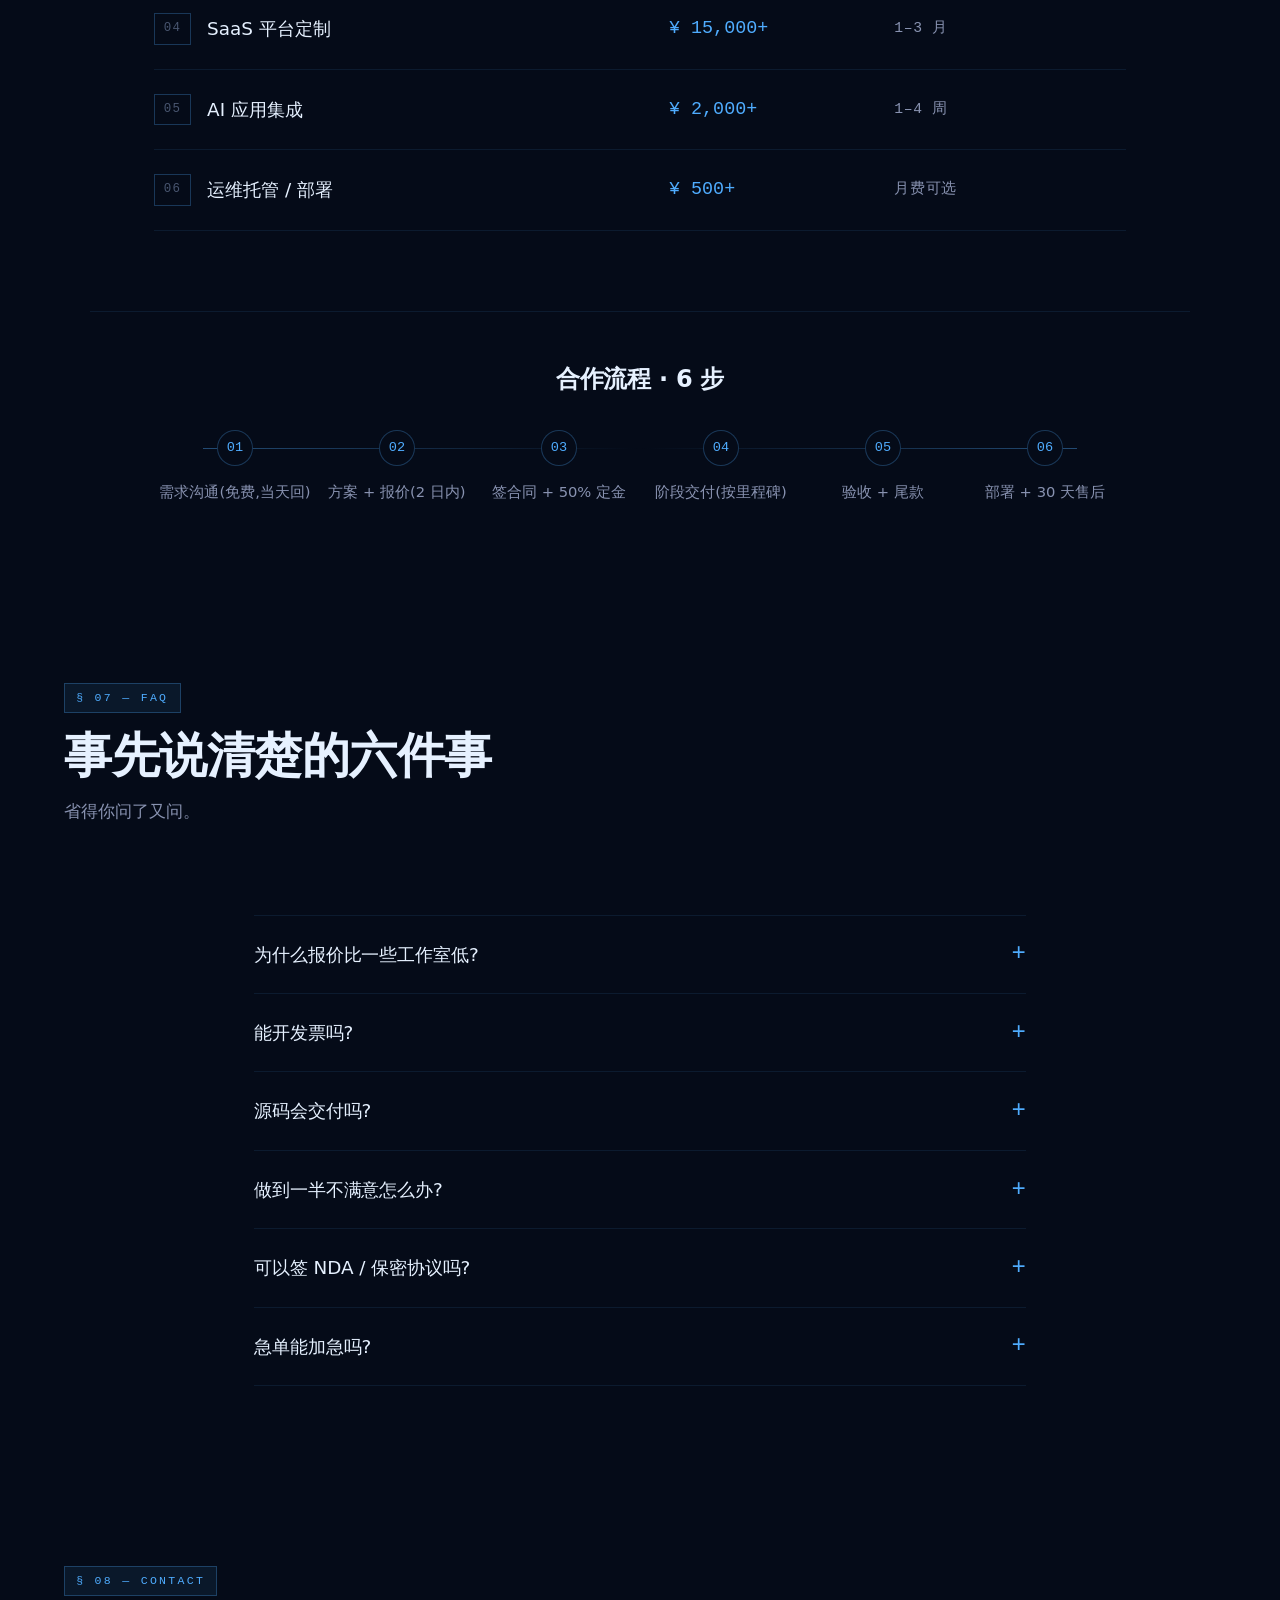
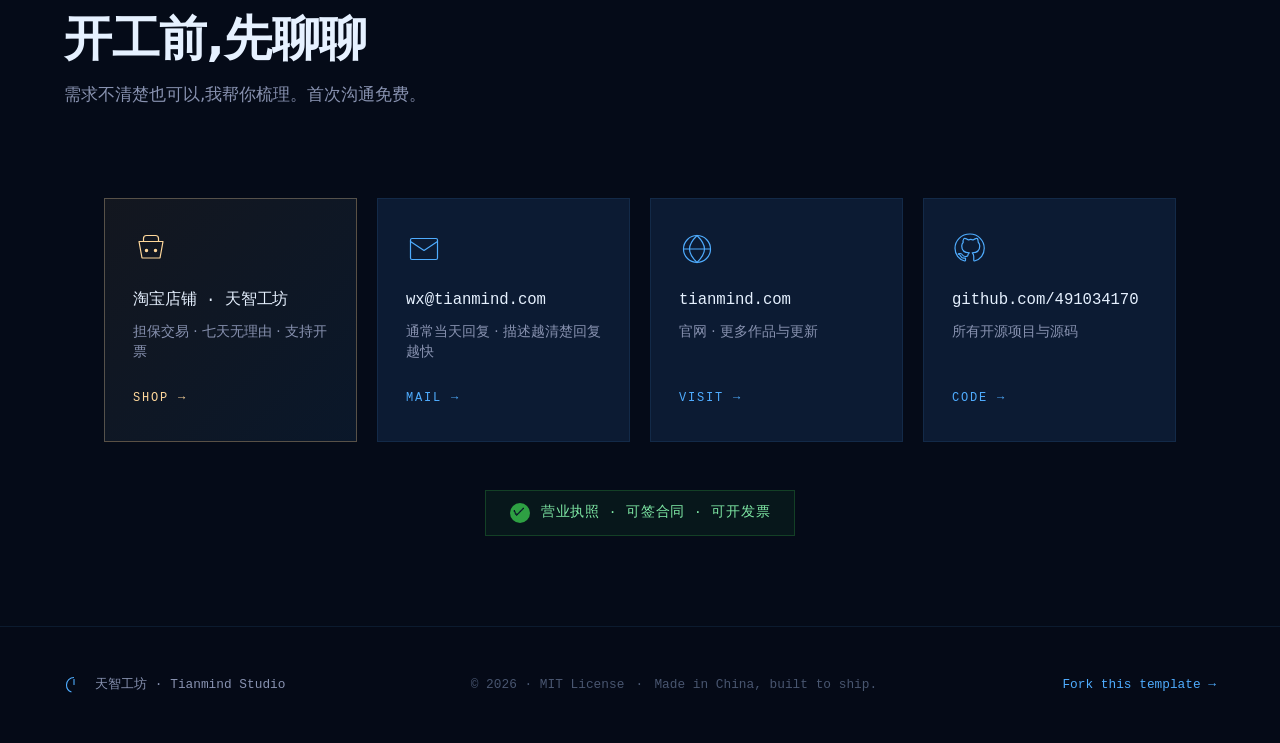
==== commit e4acb42e: "feat: 强化转化与可信度展示 ## 价值主张强化 - Hero 标题改为「企业 AI 落地专家」，突出企业数字化转型定位 - eyebrow 标语改为「企业数字化 / AI Agent 落地 / " ====
--- a/index.html
+++ b/index.html
@@ -1,5 +1,5 @@
 <!DOCTYPE html>
-<html lang="zh-CN" data-lang="zh">
+<html lang="zh-CN" data-lang="zh" dir="ltr">
 <head>
   <meta charset="UTF-8">
   <meta name="viewport" content="width=device-width, initial-scale=1.0">
@@ -55,10 +55,10 @@
     </div>
     <nav class="topbar__nav">
       <a href="#services" data-i18n="nav.services">服务</a>
+      <a href="#capabilities" data-i18n="nav.capabilities">能力</a>
       <a href="#work" data-i18n="nav.work">作品</a>
       <a href="#pricing" data-i18n="nav.pricing">报价</a>
-      <a href="#faq" data-i18n="nav.faq">FAQ</a>
-      <a href="#contact" data-i18n="nav.contact">联系</a>
+      <a href="#contact" data-i18n="nav.contact">咨询</a>
     </nav>
     <div class="topbar__right">
       <button class="lang-toggle" id="langToggle" aria-label="Toggle language">
@@ -89,29 +89,29 @@
         <div class="hero__eyebrow">
           <span class="eyebrow-tag">DWG-000</span>
           <span class="eyebrow-sep">⎯⎯</span>
-          <span data-i18n="hero.eyebrow">独立工坊 / 个人开发者 / 可签合同开票</span>
+          <span data-i18n="hero.eyebrow">企业数字化 / AI Agent 落地 / 本地化交付</span>
         </div>
 
         <h1 class="hero__title">
-          <span class="hero__title-line" data-i18n="hero.title1">造物 · 思辨 · 超越</span>
-          <span class="hero__title-en">BUILD &middot; THINK &middot; TRANSCEND</span>
+          <span class="hero__title-line" data-i18n="hero.title1">企业 AI 落地专家</span>
+          <span class="hero__title-en">ENTERPRISE AI IMPLEMENTATION</span>
         </h1>
 
         <p class="hero__lede" data-i18n="hero.lede">
-          一个人的工厂,一份交代得起的交付。<br>
-          从 0 到 1 的官网、管理系统、小程序、AI 集成 —— 把想法做成能上线的软件。
+          帮助中小企业完成数字化转型与 AI Agent 集成。<br>
+          从官网建设到智能后台、从流程自动化到 AI 工作流 —— 本地交付、可签合同、可开发票。
         </p>
 
         <div class="hero__actions">
-          <a href="#contact" class="btn btn--primary">
+          <a href="#contact" class="btn btn--primary btn--cta-pulse">
             <span class="btn__icon" aria-hidden="true">
               <svg viewBox="0 0 24 24" width="14" height="14"><circle cx="12" cy="12" r="9" fill="none" stroke="currentColor" stroke-width="2" stroke-dasharray="42 58" stroke-dashoffset="-31" transform="rotate(-90 12 12)"/><line x1="12" y1="5" x2="12" y2="11" stroke="currentColor" stroke-width="2" stroke-linecap="round"/></svg>
             </span>
-            <span data-i18n="hero.cta1">开始合作</span>
+            <span data-i18n="hero.cta1">免费咨询</span>
             <span class="btn__arrow">→</span>
           </a>
-          <a href="#work" class="btn btn--ghost">
-            <span data-i18n="hero.cta2">查看作品</span>
+          <a href="#capabilities" class="btn btn--ghost">
+            <span data-i18n="hero.cta2">查看能力</span>
             <span class="btn__arrow">↓</span>
           </a>
         </div>
@@ -507,10 +507,72 @@
     </div>
   </section>
 
+  <!-- CAPABILITIES / OPEN-SOURCE CONTRIBUTIONS -->
+  <section class="capabilities" id="capabilities">
+    <div class="section-header">
+      <span class="section-id">§ 05 — CAPABILITIES</span>
+      <h2 class="section-title" data-i18n="capabilities.title">能力证明 / Proof of Work</h2>
+      <p class="section-sub" data-i18n="capabilities.sub">不是自吹自擂，是可公开核查的开源贡献与技术落地。</p>
+    </div>
+
+    <div class="capabilities__grid">
+      <article class="capability-card capability-card--highlight">
+        <div class="capability-card__badge" data-i18n="capabilities.badge.opensource">开源贡献</div>
+        <div class="capability-card__icon">
+          <svg viewBox="0 0 48 48" fill="none" stroke="currentColor" stroke-width="1.6" stroke-linecap="round" stroke-linejoin="round"><circle cx="24" cy="24" r="18"/><path d="M24 10 L24 24 L32 30"/></svg>
+        </div>
+        <h3 class="capability-card__title">Omi 框架生态贡献者</h3>
+        <p class="capability-card__desc" data-i18n="capabilities.omi.desc">
+          参与腾讯 Omi 开源框架生态建设，贡献组件与工具链改进。
+          <br><em>可在 GitHub 公开仓库核查提交记录。</em>
+        </p>
+        <a class="capability-card__link" href="https://github.com/nicePacer/omiextfor" target="_blank" rel="noopener">
+          <span>查看贡献 →</span>
+        </a>
+      </article>
+
+      <article class="capability-card">
+        <div class="capability-card__badge" data-i18n="capabilities.badge.delivery">已交付</div>
+        <div class="capability-card__icon">
+          <svg viewBox="0 0 48 48" fill="none" stroke="currentColor" stroke-width="1.6" stroke-linecap="round" stroke-linejoin="round"><path d="M24 4 L42 14 L42 34 L24 44 L6 34 L6 14 Z"/><path d="M24 4 L24 24 L6 14 M24 24 L42 14 M24 24 L24 44"/></svg>
+        </div>
+        <h3 class="capability-card__title" data-i18n="capabilities.ai.title">AI Agent 工作流落地</h3>
+        <p class="capability-card__desc" data-i18n="capabilities.ai.desc">
+          Claude Skill 开发、企业级 Agent 工作流设计、Prompt 工程咨询。已发布多个开源 Claude Skill 供社区使用。
+        </p>
+        <a class="capability-card__link" href="#work">
+          <span data-i18n="capabilities.viewwork">查看开源作品 →</span>
+        </a>
+      </article>
+
+      <article class="capability-card">
+        <div class="capability-card__badge" data-i18n="capabilities.badge.toolchain">工具链</div>
+        <div class="capability-card__icon">
+          <svg viewBox="0 0 48 48" fill="none" stroke="currentColor" stroke-width="1.6" stroke-linecap="round" stroke-linejoin="round"><rect x="6" y="10" width="36" height="8" rx="1"/><rect x="6" y="22" width="36" height="8" rx="1"/><rect x="6" y="34" width="36" height="8" rx="1"/><circle cx="12" cy="14" r="1.5" fill="currentColor"/><circle cx="12" cy="26" r="1.5" fill="currentColor"/><circle cx="12" cy="38" r="1.5" fill="currentColor"/></svg>
+        </div>
+        <h3 class="capability-card__title" data-i18n="capabilities.devops.title">自研建站部署工具链</h3>
+        <p class="capability-card__desc" data-i18n="capabilities.devops.desc">
+          site-bootstrap、vps-init、cloudflare-cn-kit 三件套，解决中小企业建站部署痛点。全部开源可审计。
+        </p>
+        <a class="capability-card__link" href="https://github.com/tianmind-studio" target="_blank" rel="noopener">
+          <span>GitHub 仓库 →</span>
+        </a>
+      </article>
+    </div>
+
+    <div class="capabilities__cta">
+      <p data-i18n="capabilities.cta.text">需要企业数字化或 AI 落地咨询？</p>
+      <a href="#contact" class="btn btn--primary">
+        <span data-i18n="capabilities.cta.btn">立即预约免费咨询</span>
+        <span class="btn__arrow">→</span>
+      </a>
+    </div>
+  </section>
+
   <!-- PRICING -->
   <section class="pricing" id="pricing">
     <div class="section-header">
-      <span class="section-id">§ 05 — PRICING</span>
+      <span class="section-id">§ 06 — PRICING</span>
       <h2 class="section-title" data-i18n="pricing.title">报价,摊开放这里</h2>
       <p class="section-sub" data-i18n="pricing.sub">不是藏起来等客户问的数字。最终价看需求。</p>
     </div>
@@ -587,7 +649,7 @@
   <!-- FAQ -->
   <section class="faq" id="faq">
     <div class="section-header">
-      <span class="section-id">§ 06 — FAQ</span>
+      <span class="section-id">§ 07 — FAQ</span>
       <h2 class="section-title" data-i18n="faq.title">事先说清楚的六件事</h2>
       <p class="section-sub" data-i18n="faq.sub">省得你问了又问。</p>
     </div>
@@ -623,7 +685,7 @@
   <!-- CONTACT -->
   <section class="contact" id="contact">
     <div class="section-header">
-      <span class="section-id">§ 07 — CONTACT</span>
+      <span class="section-id">§ 08 — CONTACT</span>
       <h2 class="section-title" data-i18n="contact.title">开工前,先聊聊</h2>
       <p class="section-sub" data-i18n="contact.sub">需求不清楚也可以,我帮你梳理。首次沟通免费。</p>
     </div>
@@ -692,6 +754,14 @@
     </div>
   </footer>
 
+  <!-- Floating CTA for mobile -->
+  <a href="#contact" class="floating-cta" aria-label="免费咨询">
+    <svg viewBox="0 0 24 24" width="20" height="20" fill="none" stroke="currentColor" stroke-width="2" stroke-linecap="round" stroke-linejoin="round">
+      <path d="M21 15a2 2 0 0 1-2 2H7l-4 4V5a2 2 0 0 1 2-2h14a2 2 0 0 1 2 2z"></path>
+    </svg>
+    <span data-i18n="floating.cta">咨询</span>
+  </a>
+
   <script src="assets/app.js"></script>
 </body>
 </html>
--- a/assets/styles.css
+++ b/assets/styles.css
@@ -0,0 +1,1504 @@
+/* ============================================================
+   天智工坊 · Tianmind Studio — Landing page
+   Blueprint / engineering-drawing aesthetic
+   ============================================================ */
+
+:root {
+  /* Core palette */
+  --bg: #050B18;
+  --bg-elev: #0A1628;
+  --bg-card: #0C1B33;
+  --ink: #E6F1FF;
+  --ink-mute: #8892B0;
+  --ink-dim: #495670;
+
+  /* Brand accents */
+  --accent: #4FACFE;
+  --accent-bright: #00F2FE;
+  --accent-warm: #FFD89B;
+  --accent-rose: #FF6B9D;
+
+  /* Lines */
+  --line: rgba(79, 172, 254, 0.10);
+  --line-strong: rgba(79, 172, 254, 0.28);
+  --line-hot: rgba(79, 172, 254, 0.55);
+
+  /* Type */
+  --font-display: "Syne", "PingFang SC", "Hiragino Sans GB", system-ui, sans-serif;
+  --font-body: "Archivo", "PingFang SC", "Hiragino Sans GB", system-ui, sans-serif;
+  --font-mono: "JetBrains Mono", ui-monospace, SFMono-Regular, Menlo, monospace;
+
+  /* Motion */
+  --ease-out: cubic-bezier(0.16, 1, 0.3, 1);
+  --ease-in-out: cubic-bezier(0.65, 0, 0.35, 1);
+
+  /* Spacing rhythm */
+  --pad-x: clamp(1.25rem, 5vw, 6rem);
+  --pad-y: clamp(4rem, 10vh, 8rem);
+}
+
+* { box-sizing: border-box; }
+
+html { scroll-behavior: smooth; }
+
+body {
+  margin: 0;
+  background: var(--bg);
+  color: var(--ink);
+  font-family: var(--font-body);
+  font-size: 16px;
+  line-height: 1.6;
+  overflow-x: hidden;
+  -webkit-font-smoothing: antialiased;
+  -moz-osx-font-smoothing: grayscale;
+  position: relative;
+  min-height: 100vh;
+}
+
+/* Ambient background gradient */
+body::before {
+  content: "";
+  position: fixed;
+  inset: 0;
+  background:
+    radial-gradient(ellipse at 20% 0%, rgba(79, 172, 254, 0.10), transparent 45%),
+    radial-gradient(ellipse at 80% 100%, rgba(0, 242, 254, 0.07), transparent 50%),
+    linear-gradient(180deg, #050B18 0%, #050B18 70%, #030611 100%);
+  z-index: -2;
+  pointer-events: none;
+}
+
+.grid-bg {
+  position: fixed;
+  inset: 0;
+  background-image:
+    linear-gradient(rgba(79, 172, 254, 0.04) 1px, transparent 1px),
+    linear-gradient(90deg, rgba(79, 172, 254, 0.04) 1px, transparent 1px);
+  background-size: 48px 48px;
+  background-position: center center;
+  mask-image: radial-gradient(ellipse at 50% 30%, black 40%, transparent 95%);
+  -webkit-mask-image: radial-gradient(ellipse at 50% 30%, black 40%, transparent 95%);
+  z-index: -1;
+  pointer-events: none;
+}
+
+.grain {
+  position: fixed;
+  inset: 0;
+  background-image: url("data:image/svg+xml;utf8,<svg xmlns='http://www.w3.org/2000/svg' width='140' height='140'><filter id='n'><feTurbulence baseFrequency='0.9' numOctaves='2' stitchTiles='stitch'/><feColorMatrix values='0 0 0 0 0.31  0 0 0 0 0.67  0 0 0 0 1  0 0 0 0.12 0'/></filter><rect width='140' height='140' filter='url(%23n)'/></svg>");
+  opacity: 0.35;
+  mix-blend-mode: overlay;
+  pointer-events: none;
+  z-index: -1;
+}
+
+a { color: inherit; text-decoration: none; }
+
+::selection { background: var(--accent); color: var(--bg); }
+
+/* ===== Top bar ===== */
+
+.topbar {
+  position: fixed;
+  top: 0; left: 0; right: 0;
+  z-index: 50;
+  display: flex;
+  align-items: center;
+  justify-content: space-between;
+  gap: 2rem;
+  padding: 1rem var(--pad-x);
+  background: rgba(5, 11, 24, 0.72);
+  backdrop-filter: blur(14px) saturate(140%);
+  -webkit-backdrop-filter: blur(14px) saturate(140%);
+  border-bottom: 1px solid var(--line);
+  transition: all 0.4s var(--ease-out);
+}
+
+.topbar__left {
+  display: flex;
+  align-items: center;
+  gap: 0.7rem;
+}
+
+.mini-logo {
+  width: 24px;
+  height: 24px;
+  color: var(--accent);
+  filter: drop-shadow(0 0 4px rgba(79, 172, 254, 0.5));
+}
+
+.topbar__brand {
+  font-family: var(--font-display);
+  font-size: 0.95rem;
+  font-weight: 600;
+  letter-spacing: 0.06em;
+}
+
+.topbar__brand-en {
+  font-family: var(--font-mono);
+  font-size: 0.72rem;
+  font-weight: 500;
+  color: var(--ink-mute);
+  letter-spacing: 0.2em;
+  padding-left: 0.7rem;
+  border-left: 1px solid var(--line-strong);
+}
+
+.topbar__nav {
+  display: flex;
+  gap: 2rem;
+  font-family: var(--font-mono);
+  font-size: 0.78rem;
+  letter-spacing: 0.08em;
+  text-transform: uppercase;
+}
+
+.topbar__nav a {
+  position: relative;
+  color: var(--ink-mute);
+  transition: color 0.2s;
+}
+
+.topbar__nav a:hover { color: var(--accent); }
+
+.topbar__nav a::after {
+  content: "";
+  position: absolute;
+  left: 0; right: 0;
+  bottom: -6px;
+  height: 1px;
+  background: var(--accent);
+  transform: scaleX(0);
+  transform-origin: left;
+  transition: transform 0.3s var(--ease-out);
+}
+.topbar__nav a:hover::after { transform: scaleX(1); }
+
+.lang-toggle {
+  font-family: var(--font-mono);
+  background: transparent;
+  border: 1px solid var(--line-strong);
+  color: var(--ink-mute);
+  padding: 0.35rem 0.75rem;
+  font-size: 0.72rem;
+  letter-spacing: 0.12em;
+  cursor: pointer;
+  transition: all 0.2s;
+  display: inline-flex;
+  gap: 0.3rem;
+  align-items: center;
+}
+
+.lang-toggle:hover { border-color: var(--accent); color: var(--ink); }
+
+.lang-toggle__opt { transition: color 0.2s; }
+.lang-toggle__opt.is-active { color: var(--accent); }
+.lang-toggle__sep { opacity: 0.4; }
+
+/* ===== HERO ===== */
+
+.hero {
+  position: relative;
+  min-height: 100vh;
+  padding: 9rem var(--pad-x) 4rem;
+  display: flex;
+  flex-direction: column;
+  justify-content: center;
+  overflow: hidden;
+}
+
+.hero__marks .corner {
+  position: absolute;
+  width: 40px;
+  height: 40px;
+  border: 1px solid var(--line-strong);
+}
+.corner--tl { top: calc(var(--pad-y) * 0.4); left: var(--pad-x); border-right: none; border-bottom: none; }
+.corner--tr { top: calc(var(--pad-y) * 0.4); right: var(--pad-x); border-left: none; border-bottom: none; }
+.corner--bl { bottom: calc(var(--pad-y) * 0.4); left: var(--pad-x); border-right: none; border-top: none; }
+.corner--br { bottom: calc(var(--pad-y) * 0.4); right: var(--pad-x); border-left: none; border-top: none; }
+
+.hero__section-mark {
+  position: absolute;
+  top: 6.5rem;
+  left: var(--pad-x);
+  display: flex;
+  align-items: center;
+  gap: 0.7rem;
+  font-family: var(--font-mono);
+  font-size: 0.72rem;
+  color: var(--ink-dim);
+  letter-spacing: 0.15em;
+}
+
+.section-id {
+  font-family: var(--font-mono);
+  font-size: 0.72rem;
+  color: var(--accent);
+  letter-spacing: 0.2em;
+  text-transform: uppercase;
+}
+
+.section-dot {
+  width: 6px;
+  height: 6px;
+  background: var(--accent);
+  border-radius: 50%;
+  box-shadow: 0 0 10px var(--accent);
+}
+
+.section-meta { color: var(--ink-dim); }
+
+.hero__inner {
+  display: grid;
+  grid-template-columns: 1.35fr 1fr;
+  gap: 4rem;
+  align-items: center;
+  max-width: 1400px;
+  width: 100%;
+  margin: 0 auto;
+}
+
+.hero__left > * {
+  opacity: 0;
+  transform: translateY(20px);
+  animation: rise 0.9s var(--ease-out) forwards;
+}
+
+.hero__left > *:nth-child(1) { animation-delay: 0.1s; }
+.hero__left > *:nth-child(2) { animation-delay: 0.25s; }
+.hero__left > *:nth-child(3) { animation-delay: 0.4s; }
+.hero__left > *:nth-child(4) { animation-delay: 0.55s; }
+.hero__left > *:nth-child(5) { animation-delay: 0.7s; }
+
+@keyframes rise {
+  to { opacity: 1; transform: translateY(0); }
+}
+
+.hero__eyebrow {
+  display: inline-flex;
+  align-items: center;
+  gap: 0.6rem;
+  font-family: var(--font-mono);
+  font-size: 0.78rem;
+  color: var(--ink-mute);
+  letter-spacing: 0.08em;
+  margin-bottom: 1.75rem;
+}
+
+.eyebrow-tag {
+  color: var(--accent);
+  background: rgba(79, 172, 254, 0.08);
+  padding: 0.2rem 0.55rem;
+  border: 1px solid var(--line-strong);
+}
+
+.eyebrow-sep { color: var(--ink-dim); }
+
+.hero__title {
+  font-family: var(--font-display);
+  font-weight: 700;
+  font-size: clamp(2.5rem, 6vw, 5rem);
+  line-height: 1.02;
+  letter-spacing: -0.02em;
+  margin: 0 0 1.5rem;
+}
+
+.hero__title-line {
+  display: block;
+  background: linear-gradient(135deg, var(--ink) 0%, var(--accent) 60%, var(--accent-bright) 100%);
+  -webkit-background-clip: text;
+  background-clip: text;
+  -webkit-text-fill-color: transparent;
+  color: transparent;
+  padding-bottom: 0.2em;
+}
+
+.hero__title-en {
+  display: block;
+  font-family: var(--font-mono);
+  font-weight: 500;
+  font-size: 0.32em;
+  letter-spacing: 0.25em;
+  color: var(--ink-dim);
+  margin-top: 0.4em;
+}
+
+.hero__lede {
+  font-size: 1.1rem;
+  line-height: 1.7;
+  color: var(--ink-mute);
+  max-width: 44ch;
+  margin: 0 0 2.5rem;
+}
+
+.hero__actions {
+  display: flex;
+  flex-wrap: wrap;
+  gap: 1rem;
+  margin-bottom: 3rem;
+}
+
+.btn {
+  display: inline-flex;
+  align-items: center;
+  gap: 0.6rem;
+  padding: 1rem 1.8rem;
+  font-family: var(--font-mono);
+  font-size: 0.82rem;
+  font-weight: 500;
+  letter-spacing: 0.08em;
+  text-transform: uppercase;
+  border: 1px solid var(--line-strong);
+  cursor: pointer;
+  transition: all 0.3s var(--ease-out);
+  position: relative;
+  overflow: hidden;
+}
+
+.btn__arrow { transition: transform 0.3s var(--ease-out); }
+.btn:hover .btn__arrow { transform: translateX(4px); }
+
+.btn--primary {
+  background: linear-gradient(135deg, var(--accent) 0%, var(--accent-bright) 100%);
+  color: var(--bg);
+  border-color: transparent;
+  box-shadow: 0 0 24px rgba(79, 172, 254, 0.3), inset 0 1px 0 rgba(255, 255, 255, 0.2);
+}
+
+.btn--primary:hover {
+  box-shadow: 0 0 40px rgba(79, 172, 254, 0.6), inset 0 1px 0 rgba(255, 255, 255, 0.3);
+  transform: translateY(-2px);
+}
+
+.btn--primary .btn__icon svg circle { stroke-dasharray: 42 58; animation: spin 3s linear infinite; }
+
+@keyframes spin { to { transform: rotate(360deg); transform-origin: center; } }
+
+.btn--ghost {
+  color: var(--ink);
+  background: transparent;
+}
+
+.btn--ghost:hover {
+  border-color: var(--accent);
+  background: rgba(79, 172, 254, 0.06);
+  color: var(--accent);
+}
+
+.hero__stats {
+  display: grid;
+  grid-template-columns: repeat(4, 1fr);
+  gap: 1.5rem;
+  padding-top: 2rem;
+  border-top: 1px dashed var(--line-strong);
+}
+
+.stat__num {
+  font-family: var(--font-display);
+  font-size: clamp(1.5rem, 3vw, 2.25rem);
+  font-weight: 700;
+  color: var(--ink);
+  line-height: 1;
+  margin-bottom: 0.4rem;
+}
+
+.stat__num--currency { color: var(--accent); }
+
+.stat__label {
+  font-family: var(--font-mono);
+  font-size: 0.72rem;
+  color: var(--ink-mute);
+  letter-spacing: 0.1em;
+  text-transform: uppercase;
+}
+
+/* Hero right — power icon */
+
+.hero__right {
+  position: relative;
+  display: flex;
+  align-items: center;
+  justify-content: center;
+  min-height: 420px;
+}
+
+.power {
+  position: relative;
+  width: 360px;
+  height: 360px;
+  display: flex;
+  align-items: center;
+  justify-content: center;
+}
+
+.power__icon {
+  width: 220px;
+  height: 220px;
+  animation: powerPulse 3s var(--ease-in-out) infinite;
+}
+
+@keyframes powerPulse {
+  0%, 100% { transform: scale(1); filter: drop-shadow(0 0 24px rgba(79, 172, 254, 0.4)); }
+  50% { transform: scale(1.04); filter: drop-shadow(0 0 48px rgba(79, 172, 254, 0.8)); }
+}
+
+.power__rings {
+  position: absolute;
+  inset: 0;
+}
+
+.power__ring {
+  position: absolute;
+  inset: 0;
+  border: 1px solid var(--line-strong);
+  border-radius: 50%;
+  animation: ringPulse 4s var(--ease-out) infinite;
+}
+
+.power__ring--1 { inset: 10%; animation-delay: 0s; }
+.power__ring--2 { inset: -5%; animation-delay: 1.3s; }
+.power__ring--3 { inset: -20%; animation-delay: 2.6s; }
+
+@keyframes ringPulse {
+  0% { transform: scale(0.85); opacity: 0; border-color: var(--accent); }
+  20% { opacity: 0.6; }
+  100% { transform: scale(1.15); opacity: 0; }
+}
+
+.power__label {
+  position: absolute;
+  bottom: 8%;
+  left: 50%;
+  transform: translateX(-50%);
+  font-family: var(--font-mono);
+  font-size: 0.7rem;
+  color: var(--ink-mute);
+  letter-spacing: 0.3em;
+  text-align: center;
+  display: flex;
+  flex-direction: column;
+  gap: 0.2rem;
+}
+
+.power__label-zh {
+  color: var(--ink-dim);
+  letter-spacing: 0.2em;
+  font-size: 0.65rem;
+}
+
+.spec {
+  position: absolute;
+  font-family: var(--font-mono);
+  font-size: 0.68rem;
+  color: var(--ink-mute);
+  display: flex;
+  align-items: center;
+  gap: 0.5rem;
+  white-space: nowrap;
+}
+
+.spec__line {
+  width: 40px;
+  height: 1px;
+  background: var(--line-strong);
+}
+
+.spec__tag {
+  color: var(--accent);
+  background: rgba(79, 172, 254, 0.08);
+  padding: 0.15rem 0.4rem;
+  border: 1px solid var(--line-strong);
+  letter-spacing: 0.08em;
+}
+
+.spec__meta { color: var(--ink-dim); letter-spacing: 0.05em; }
+
+.spec--a { top: 18%; left: -10%; }
+.spec--b { bottom: 22%; right: -8%; }
+
+/* Hero ticker */
+.hero__ticker {
+  margin-top: 5rem;
+  overflow: hidden;
+  padding: 1.2rem 0;
+  border-top: 1px solid var(--line);
+  border-bottom: 1px solid var(--line);
+  position: relative;
+}
+
+.ticker__track {
+  display: flex;
+  gap: 3rem;
+  animation: tickerScroll 40s linear infinite;
+  white-space: nowrap;
+  font-family: var(--font-mono);
+  font-size: 0.82rem;
+  letter-spacing: 0.2em;
+  color: var(--ink-dim);
+  will-change: transform;
+}
+
+.ticker__track span:nth-child(odd) { color: var(--accent); }
+.ticker__track span:nth-child(even) { color: var(--ink-dim); opacity: 0.5; }
+
+@keyframes tickerScroll {
+  from { transform: translateX(0); }
+  to { transform: translateX(-50%); }
+}
+
+/* ===== Section header (shared) ===== */
+
+.section-header {
+  max-width: 1400px;
+  margin: 0 auto var(--pad-y);
+  padding: 0 var(--pad-x);
+  display: flex;
+  flex-direction: column;
+  gap: 1rem;
+}
+
+.section-header .section-id {
+  align-self: flex-start;
+  padding: 0.3rem 0.7rem;
+  background: rgba(79, 172, 254, 0.08);
+  border: 1px solid var(--line-strong);
+}
+
+.section-title {
+  font-family: var(--font-display);
+  font-weight: 700;
+  font-size: clamp(1.8rem, 4vw, 3rem);
+  letter-spacing: -0.01em;
+  line-height: 1.1;
+  margin: 0;
+  max-width: 28ch;
+}
+
+.section-sub {
+  font-family: var(--font-body);
+  font-size: 1.05rem;
+  color: var(--ink-mute);
+  margin: 0;
+  max-width: 52ch;
+}
+
+section { padding-block: var(--pad-y); }
+
+/* ===== MANIFESTO ===== */
+
+.manifesto__grid {
+  max-width: 1400px;
+  margin: 0 auto;
+  padding: 0 var(--pad-x);
+  display: grid;
+  grid-template-columns: repeat(3, 1fr);
+  gap: 2rem;
+}
+
+.principle {
+  position: relative;
+  padding: 2.5rem 2rem;
+  background: linear-gradient(180deg, rgba(79, 172, 254, 0.04) 0%, transparent 100%);
+  border: 1px solid var(--line);
+  border-top: 2px solid var(--accent);
+  transition: all 0.4s var(--ease-out);
+}
+
+.principle:hover {
+  border-color: var(--line-strong);
+  transform: translateY(-4px);
+}
+
+.principle__num {
+  font-family: var(--font-mono);
+  font-size: 0.75rem;
+  color: var(--accent);
+  letter-spacing: 0.15em;
+  margin-bottom: 1.5rem;
+}
+
+.principle__title {
+  font-family: var(--font-display);
+  font-size: 1.35rem;
+  font-weight: 600;
+  margin: 0 0 1rem;
+  line-height: 1.3;
+}
+
+.principle__body {
+  margin: 0;
+  color: var(--ink-mute);
+  line-height: 1.7;
+}
+
+/* ===== SERVICES ===== */
+
+.services__grid {
+  max-width: 1400px;
+  margin: 0 auto;
+  padding: 0 var(--pad-x);
+  display: grid;
+  grid-template-columns: repeat(3, 1fr);
+  gap: 1.25rem;
+}
+
+.card {
+  position: relative;
+  padding: 2rem 1.75rem;
+  background: var(--bg-card);
+  background-image: linear-gradient(180deg, rgba(79, 172, 254, 0.03), transparent);
+  border: 1px solid var(--line);
+  color: var(--ink);
+  transition: border-color 0.3s, transform 0.3s, background 0.3s;
+}
+
+.card:hover {
+  border-color: var(--line-strong);
+  transform: translateY(-4px);
+  background-image: linear-gradient(180deg, rgba(79, 172, 254, 0.06), transparent);
+}
+
+.card__edge {
+  position: absolute;
+  width: 14px;
+  height: 14px;
+  border-color: var(--accent);
+  opacity: 0;
+  transition: opacity 0.3s var(--ease-out);
+}
+
+.card:hover .card__edge { opacity: 1; }
+
+.card__edge--tl { top: -1px; left: -1px; border-top: 2px solid; border-left: 2px solid; }
+.card__edge--tr { top: -1px; right: -1px; border-top: 2px solid; border-right: 2px solid; }
+.card__edge--bl { bottom: -1px; left: -1px; border-bottom: 2px solid; border-left: 2px solid; }
+.card__edge--br { bottom: -1px; right: -1px; border-bottom: 2px solid; border-right: 2px solid; }
+
+.card__header {
+  display: flex;
+  justify-content: space-between;
+  align-items: center;
+  margin-bottom: 1.5rem;
+  font-family: var(--font-mono);
+  font-size: 0.72rem;
+  letter-spacing: 0.1em;
+}
+
+.card__dwg {
+  color: var(--ink-dim);
+}
+
+.card__price {
+  color: var(--accent);
+  background: rgba(79, 172, 254, 0.08);
+  padding: 0.25rem 0.6rem;
+  border: 1px solid var(--line-strong);
+}
+
+.card__icon {
+  width: 48px;
+  height: 48px;
+  color: var(--accent);
+  margin-bottom: 1.25rem;
+  opacity: 0.9;
+  transition: transform 0.4s var(--ease-out), opacity 0.3s;
+}
+
+.card:hover .card__icon {
+  opacity: 1;
+  transform: translateY(-2px);
+}
+
+.card__icon svg { width: 100%; height: 100%; }
+
+.card__title {
+  font-family: var(--font-display);
+  font-size: 1.25rem;
+  font-weight: 600;
+  margin: 0 0 0.7rem;
+  letter-spacing: -0.01em;
+}
+
+.card__desc {
+  color: var(--ink-mute);
+  line-height: 1.65;
+  margin: 0 0 1.5rem;
+  font-size: 0.95rem;
+}
+
+.card__tags {
+  list-style: none;
+  display: flex;
+  flex-wrap: wrap;
+  gap: 0.4rem;
+  padding: 0;
+  margin: 0;
+}
+
+.card__tags li {
+  font-family: var(--font-mono);
+  font-size: 0.68rem;
+  padding: 0.22rem 0.55rem;
+  background: rgba(79, 172, 254, 0.05);
+  color: var(--ink-mute);
+  border: 1px solid var(--line);
+  letter-spacing: 0.05em;
+}
+
+.card__badge {
+  position: absolute;
+  top: 0;
+  right: 1.5rem;
+  transform: translateY(-50%);
+  font-family: var(--font-mono);
+  font-size: 0.68rem;
+  letter-spacing: 0.1em;
+  padding: 0.28rem 0.6rem;
+  background: var(--bg);
+  color: var(--accent);
+  border: 1px solid var(--line-strong);
+}
+
+.card__badge--hot {
+  color: var(--accent-warm);
+  border-color: rgba(255, 216, 155, 0.35);
+  background: linear-gradient(135deg, var(--bg), rgba(255, 216, 155, 0.08));
+}
+
+.card--feature {
+  background: linear-gradient(135deg, rgba(79, 172, 254, 0.06), rgba(0, 242, 254, 0.03));
+  border-color: var(--line-strong);
+}
+
+/* ===== TECH STACK ===== */
+
+.stack__columns {
+  max-width: 1400px;
+  margin: 0 auto;
+  padding: 0 var(--pad-x);
+  display: grid;
+  grid-template-columns: repeat(4, 1fr);
+  gap: 2.5rem;
+  border-top: 1px solid var(--line-strong);
+  padding-top: 3rem;
+}
+
+.stack__label {
+  font-family: var(--font-mono);
+  font-size: 0.75rem;
+  color: var(--accent);
+  letter-spacing: 0.15em;
+  margin-bottom: 1.5rem;
+}
+
+.stack__list {
+  list-style: none;
+  padding: 0;
+  margin: 0;
+  display: flex;
+  flex-direction: column;
+  gap: 0.9rem;
+}
+
+.stack__list li {
+  font-family: var(--font-body);
+  font-size: 1rem;
+  color: var(--ink);
+  padding-left: 1.4rem;
+  position: relative;
+  transition: color 0.2s;
+}
+
+.stack__list li::before {
+  content: "";
+  position: absolute;
+  left: 0; top: 0.7em;
+  width: 8px;
+  height: 1px;
+  background: var(--accent);
+  transition: width 0.3s var(--ease-out);
+}
+
+.stack__list li:hover { color: var(--accent); }
+.stack__list li:hover::before { width: 14px; }
+
+/* ===== FEATURED WORK ===== */
+
+.work__list {
+  max-width: 1400px;
+  margin: 0 auto;
+  padding: 0 var(--pad-x);
+  display: grid;
+  grid-template-columns: repeat(2, 1fr);
+  gap: 1.25rem;
+}
+
+.work-item {
+  position: relative;
+  padding: 2rem;
+  background: var(--bg-card);
+  border: 1px solid var(--line);
+  transition: all 0.4s var(--ease-out);
+  display: flex;
+  flex-direction: column;
+  gap: 1rem;
+  overflow: hidden;
+}
+
+.work-item::before {
+  content: "";
+  position: absolute;
+  inset: 0;
+  background: linear-gradient(135deg, transparent 40%, rgba(79, 172, 254, 0.08) 100%);
+  opacity: 0;
+  transition: opacity 0.4s;
+  pointer-events: none;
+}
+
+.work-item:hover {
+  border-color: var(--line-hot);
+  transform: translateY(-4px);
+  box-shadow: 0 12px 40px rgba(0, 0, 0, 0.4);
+}
+
+.work-item:hover::before { opacity: 1; }
+
+.work-item__meta {
+  display: flex;
+  justify-content: space-between;
+  font-family: var(--font-mono);
+  font-size: 0.72rem;
+  letter-spacing: 0.12em;
+}
+
+.work-item__code { color: var(--accent); }
+.work-item__tag {
+  color: var(--ink-dim);
+  padding: 0.2rem 0.55rem;
+  border: 1px solid var(--line);
+}
+
+.work-item__name {
+  font-family: var(--font-mono);
+  font-size: 1.5rem;
+  font-weight: 500;
+  margin: 0;
+  letter-spacing: -0.01em;
+}
+
+.work-item__desc {
+  color: var(--ink-mute);
+  margin: 0;
+  line-height: 1.65;
+}
+
+.work-item__stats {
+  font-family: var(--font-mono);
+  font-size: 0.78rem;
+  color: var(--ink-dim);
+  display: flex;
+  gap: 0.5rem;
+  margin-top: auto;
+  letter-spacing: 0.05em;
+}
+
+.work-item__go {
+  position: absolute;
+  bottom: 2rem;
+  right: 2rem;
+  font-family: var(--font-mono);
+  font-size: 0.82rem;
+  color: var(--accent);
+  letter-spacing: 0.15em;
+  opacity: 0;
+  transform: translateX(-8px);
+  transition: all 0.3s var(--ease-out);
+}
+
+.work-item:hover .work-item__go {
+  opacity: 1;
+  transform: translateX(0);
+}
+
+/* ===== PRICING ===== */
+
+.pricing__table {
+  max-width: 1100px;
+  margin: 0 auto 5rem;
+  padding: 0 var(--pad-x);
+}
+
+.pricing__row {
+  display: grid;
+  grid-template-columns: 2.5fr 1fr 1.2fr;
+  gap: 2rem;
+  padding: 1.5rem 0;
+  border-bottom: 1px solid var(--line);
+  align-items: center;
+  transition: background 0.3s;
+}
+
+.pricing__row:not(.pricing__row--head):hover {
+  background: linear-gradient(90deg, rgba(79, 172, 254, 0.04), transparent);
+}
+
+.pricing__row--head {
+  font-family: var(--font-mono);
+  font-size: 0.75rem;
+  color: var(--accent);
+  letter-spacing: 0.15em;
+  text-transform: uppercase;
+  border-bottom: 1px solid var(--line-strong);
+  padding-bottom: 1rem;
+}
+
+.pricing__scope {
+  display: flex;
+  align-items: center;
+  gap: 1rem;
+  font-family: var(--font-display);
+  font-size: 1.15rem;
+  font-weight: 500;
+}
+
+.pricing__hash {
+  font-family: var(--font-mono);
+  font-size: 0.78rem;
+  color: var(--ink-dim);
+  padding: 0.3rem 0.55rem;
+  border: 1px solid var(--line-strong);
+  letter-spacing: 0.1em;
+}
+
+.pricing__price {
+  font-family: var(--font-mono);
+  font-size: 1.15rem;
+  color: var(--accent);
+  font-weight: 500;
+}
+
+.pricing__time {
+  font-family: var(--font-mono);
+  font-size: 0.92rem;
+  color: var(--ink-mute);
+  letter-spacing: 0.05em;
+}
+
+/* Process */
+
+.process {
+  max-width: 1100px;
+  margin: 0 auto;
+  padding: 3rem var(--pad-x) 0;
+  border-top: 1px solid var(--line);
+}
+
+.process__title {
+  font-family: var(--font-display);
+  font-size: 1.5rem;
+  font-weight: 600;
+  margin: 0 0 2rem;
+  text-align: center;
+  letter-spacing: -0.01em;
+}
+
+.process__steps {
+  list-style: none;
+  padding: 0;
+  margin: 0;
+  display: grid;
+  grid-template-columns: repeat(6, 1fr);
+  gap: 0;
+  position: relative;
+}
+
+.process__steps::before {
+  content: "";
+  position: absolute;
+  top: 18px;
+  left: 5%;
+  right: 5%;
+  height: 1px;
+  background: linear-gradient(90deg, var(--accent), transparent 50%, var(--accent));
+  opacity: 0.4;
+}
+
+.process__steps li {
+  text-align: center;
+  position: relative;
+  display: flex;
+  flex-direction: column;
+  align-items: center;
+  gap: 1rem;
+}
+
+.process__num {
+  width: 36px;
+  height: 36px;
+  display: flex;
+  align-items: center;
+  justify-content: center;
+  font-family: var(--font-mono);
+  font-size: 0.85rem;
+  color: var(--accent);
+  background: var(--bg);
+  border: 1px solid var(--line-strong);
+  border-radius: 50%;
+  position: relative;
+  z-index: 1;
+}
+
+.process__text {
+  font-family: var(--font-body);
+  font-size: 0.92rem;
+  color: var(--ink-mute);
+  max-width: 12em;
+  line-height: 1.4;
+}
+
+/* ===== FAQ ===== */
+
+.faq__list {
+  max-width: 900px;
+  margin: 0 auto;
+  padding: 0 var(--pad-x);
+}
+
+.faq-item {
+  border-bottom: 1px solid var(--line);
+  padding: 1.5rem 0;
+  transition: padding 0.3s;
+}
+
+.faq-item:first-child { border-top: 1px solid var(--line); }
+
+.faq-item summary {
+  list-style: none;
+  cursor: pointer;
+  display: flex;
+  justify-content: space-between;
+  align-items: center;
+  gap: 2rem;
+  transition: color 0.2s;
+}
+
+.faq-item summary::-webkit-details-marker { display: none; }
+
+.faq-item__q {
+  font-family: var(--font-display);
+  font-size: 1.15rem;
+  font-weight: 500;
+  letter-spacing: -0.005em;
+  transition: color 0.2s;
+}
+
+.faq-item__plus {
+  font-family: var(--font-mono);
+  font-size: 1.5rem;
+  color: var(--accent);
+  font-weight: 300;
+  transition: transform 0.3s var(--ease-out);
+  line-height: 1;
+}
+
+.faq-item[open] .faq-item__plus { transform: rotate(45deg); }
+.faq-item[open] .faq-item__q { color: var(--accent); }
+
+.faq-item summary:hover .faq-item__q { color: var(--accent); }
+
+.faq-item__a {
+  color: var(--ink-mute);
+  line-height: 1.7;
+  margin: 1rem 0 0;
+  max-width: 64ch;
+  animation: faqOpen 0.4s var(--ease-out);
+}
+
+@keyframes faqOpen {
+  from { opacity: 0; transform: translateY(-8px); }
+  to { opacity: 1; transform: translateY(0); }
+}
+
+/* ===== CONTACT ===== */
+
+.contact__grid {
+  max-width: 1200px;
+  margin: 0 auto 3rem;
+  padding: 0 var(--pad-x);
+  display: grid;
+  grid-template-columns: repeat(4, 1fr);
+  gap: 1.25rem;
+}
+
+.contact-card {
+  position: relative;
+  padding: 2rem 1.75rem;
+  background: var(--bg-card);
+  border: 1px solid var(--line);
+  display: flex;
+  flex-direction: column;
+  gap: 0.5rem;
+  transition: all 0.3s var(--ease-out);
+  overflow: hidden;
+}
+
+.contact-card::before {
+  content: "";
+  position: absolute;
+  inset: auto 0 0 0;
+  height: 2px;
+  background: linear-gradient(90deg, var(--accent), var(--accent-bright));
+  transform: scaleX(0);
+  transform-origin: left;
+  transition: transform 0.4s var(--ease-out);
+}
+
+.contact-card:hover {
+  border-color: var(--line-strong);
+  transform: translateY(-4px);
+  background: linear-gradient(180deg, rgba(79, 172, 254, 0.04), var(--bg-card));
+}
+
+.contact-card:hover::before { transform: scaleX(1); }
+
+.contact-card__icon {
+  width: 36px;
+  height: 36px;
+  color: var(--accent);
+  margin-bottom: 0.8rem;
+}
+
+.contact-card__icon svg { width: 100%; height: 100%; }
+
+.contact-card__title {
+  font-family: var(--font-mono);
+  font-size: 0.98rem;
+  font-weight: 500;
+  color: var(--ink);
+  letter-spacing: -0.005em;
+}
+
+.contact-card__sub {
+  font-family: var(--font-body);
+  font-size: 0.85rem;
+  color: var(--ink-mute);
+  line-height: 1.5;
+}
+
+.contact-card__go {
+  margin-top: auto;
+  padding-top: 1.25rem;
+  font-family: var(--font-mono);
+  font-size: 0.75rem;
+  color: var(--accent);
+  letter-spacing: 0.15em;
+}
+
+.contact-card--primary {
+  background: linear-gradient(135deg, rgba(255, 216, 155, 0.06) 0%, rgba(79, 172, 254, 0.08) 100%);
+  border-color: rgba(255, 216, 155, 0.3);
+}
+
+.contact-card--primary .contact-card__icon { color: var(--accent-warm); }
+.contact-card--primary .contact-card__go { color: var(--accent-warm); }
+
+.contact__footer {
+  text-align: center;
+  padding: 0 var(--pad-x);
+}
+
+.contact__badge {
+  display: inline-flex;
+  align-items: center;
+  gap: 0.7rem;
+  padding: 0.7rem 1.5rem;
+  background: rgba(46, 160, 67, 0.08);
+  border: 1px solid rgba(46, 160, 67, 0.3);
+  color: #7EE8A5;
+  font-family: var(--font-mono);
+  font-size: 0.85rem;
+  letter-spacing: 0.05em;
+}
+
+.contact__badge-icon {
+  width: 20px;
+  height: 20px;
+  display: inline-flex;
+  align-items: center;
+  justify-content: center;
+  background: #2EA043;
+  color: #0A1628;
+  border-radius: 50%;
+  font-size: 0.75rem;
+  font-weight: 800;
+}
+
+/* ===== FOOTER ===== */
+
+.footer {
+  padding: 3rem var(--pad-x);
+  border-top: 1px solid var(--line);
+  background: rgba(5, 11, 24, 0.8);
+}
+
+.footer__inner {
+  max-width: 1400px;
+  margin: 0 auto;
+  display: flex;
+  justify-content: space-between;
+  align-items: center;
+  gap: 2rem;
+  flex-wrap: wrap;
+  font-family: var(--font-mono);
+  font-size: 0.8rem;
+  color: var(--ink-dim);
+}
+
+.footer__brand {
+  display: flex;
+  align-items: center;
+  gap: 0.7rem;
+  color: var(--ink-mute);
+}
+
+.footer__logo {
+  width: 20px;
+  height: 20px;
+  color: var(--accent);
+}
+
+.footer__meta {
+  display: flex;
+  gap: 0.7rem;
+  align-items: center;
+}
+
+.footer__links a {
+  color: var(--accent);
+  transition: color 0.2s;
+}
+
+.footer__links a:hover { color: var(--accent-bright); }
+
+/* ===== CAPABILITIES ===== */
+
+.capabilities__grid {
+  max-width: 1400px;
+  margin: 0 auto;
+  padding: 0 var(--pad-x);
+  display: grid;
+  grid-template-columns: repeat(3, 1fr);
+  gap: 1.5rem;
+}
+
+.capability-card {
+  position: relative;
+  padding: 2.5rem 2rem;
+  background: var(--bg-card);
+  border: 1px solid var(--line);
+  display: flex;
+  flex-direction: column;
+  gap: 1rem;
+  transition: all 0.4s var(--ease-out);
+}
+
+.capability-card:hover {
+  border-color: var(--line-strong);
+  transform: translateY(-4px);
+  box-shadow: 0 12px 40px rgba(0, 0, 0, 0.3);
+}
+
+.capability-card--highlight {
+  background: linear-gradient(135deg, rgba(79, 172, 254, 0.08), rgba(0, 242, 254, 0.04));
+  border-color: var(--line-strong);
+}
+
+.capability-card__badge {
+  position: absolute;
+  top: 0;
+  right: 1.5rem;
+  transform: translateY(-50%);
+  font-family: var(--font-mono);
+  font-size: 0.7rem;
+  letter-spacing: 0.1em;
+  padding: 0.3rem 0.7rem;
+  background: var(--accent);
+  color: var(--bg);
+  font-weight: 600;
+}
+
+.capability-card--highlight .capability-card__badge {
+  background: linear-gradient(135deg, var(--accent), var(--accent-bright));
+}
+
+.capability-card__icon {
+  width: 48px;
+  height: 48px;
+  color: var(--accent);
+  opacity: 0.85;
+}
+
+.capability-card__icon svg { width: 100%; height: 100%; }
+
+.capability-card__title {
+  font-family: var(--font-display);
+  font-size: 1.35rem;
+  font-weight: 600;
+  margin: 0;
+  line-height: 1.3;
+}
+
+.capability-card__desc {
+  color: var(--ink-mute);
+  line-height: 1.7;
+  margin: 0;
+  flex-grow: 1;
+}
+
+.capability-card__desc em {
+  display: block;
+  margin-top: 0.8rem;
+  font-style: normal;
+  font-size: 0.85rem;
+  color: var(--ink-dim);
+}
+
+.capability-card__link {
+  font-family: var(--font-mono);
+  font-size: 0.85rem;
+  color: var(--accent);
+  text-decoration: none;
+  letter-spacing: 0.05em;
+  transition: color 0.2s;
+  margin-top: auto;
+}
+
+.capability-card__link:hover { color: var(--accent-bright); }
+
+.capabilities__cta {
+  max-width: 1400px;
+  margin: 3rem auto 0;
+  padding: 2.5rem var(--pad-x);
+  display: flex;
+  flex-wrap: wrap;
+  align-items: center;
+  justify-content: center;
+  gap: 1.5rem;
+  background: linear-gradient(135deg, rgba(79, 172, 254, 0.06), rgba(0, 242, 254, 0.03));
+  border: 1px solid var(--line-strong);
+  text-align: center;
+}
+
+.capabilities__cta p {
+  font-family: var(--font-display);
+  font-size: 1.25rem;
+  margin: 0;
+  color: var(--ink);
+}
+
+/* ===== FLOATING CTA ===== */
+
+.floating-cta {
+  display: none;
+  position: fixed;
+  bottom: 24px;
+  right: 24px;
+  z-index: 100;
+  padding: 14px 20px;
+  background: linear-gradient(135deg, var(--accent), var(--accent-bright));
+  color: var(--bg);
+  border-radius: 50px;
+  text-decoration: none;
+  font-family: var(--font-mono);
+  font-size: 0.85rem;
+  font-weight: 600;
+  letter-spacing: 0.05em;
+  box-shadow: 0 4px 20px rgba(79, 172, 254, 0.4);
+  transition: all 0.3s var(--ease-out);
+  align-items: center;
+  gap: 8px;
+}
+
+.floating-cta:hover {
+  transform: translateY(-2px);
+  box-shadow: 0 8px 30px rgba(79, 172, 254, 0.6);
+}
+
+.floating-cta svg { flex-shrink: 0; }
+
+/* CTA pulse animation */
+.btn--cta-pulse {
+  animation: ctaPulse 2s ease-in-out infinite;
+}
+
+@keyframes ctaPulse {
+  0%, 100% { box-shadow: 0 0 24px rgba(79, 172, 254, 0.3), inset 0 1px 0 rgba(255, 255, 255, 0.2); }
+  50% { box-shadow: 0 0 40px rgba(79, 172, 254, 0.5), inset 0 1px 0 rgba(255, 255, 255, 0.2); }
+}
+
+/* ===== RESPONSIVE ===== */
+
+@media (max-width: 1024px) {
+  .hero__inner { grid-template-columns: 1fr; gap: 3rem; }
+  .hero__right { order: -1; min-height: 280px; }
+  .power { width: 280px; height: 280px; }
+  .power__icon { width: 180px; height: 180px; }
+  .spec--a { top: 5%; left: 5%; }
+  .spec--b { bottom: 5%; right: 5%; }
+
+  .services__grid,
+  .manifesto__grid,
+  .stack__columns,
+  .work__list,
+  .contact__grid,
+  .capabilities__grid { grid-template-columns: repeat(2, 1fr); }
+
+  .process__steps { grid-template-columns: repeat(3, 1fr); gap: 2rem 1rem; }
+  .process__steps::before { display: none; }
+
+  .topbar__nav { display: none; }
+  
+  .floating-cta { display: flex; }
+}
+
+@media (max-width: 640px) {
+  :root { --pad-x: 1.25rem; --pad-y: 3.5rem; }
+
+  .hero { padding: 8rem 1.25rem 3rem; }
+  .hero__section-mark { top: 5.5rem; }
+  .hero__stats { grid-template-columns: repeat(2, 1fr); gap: 1.2rem; }
+
+  .services__grid,
+  .manifesto__grid,
+  .stack__columns,
+  .work__list,
+  .contact__grid,
+  .capabilities__grid { grid-template-columns: 1fr; }
+
+  .process__steps { grid-template-columns: repeat(2, 1fr); }
+
+  .pricing__row { grid-template-columns: 1fr; gap: 0.5rem; }
+  .pricing__row--head { display: none; }
+  .pricing__scope { font-size: 1rem; }
+
+  .footer__inner { flex-direction: column; align-items: flex-start; gap: 1rem; }
+
+  .corner { display: none; }
+
+  .btn { padding: 0.85rem 1.3rem; font-size: 0.78rem; }
+  
+  .capabilities__cta { flex-direction: column; text-align: center; }
+  .capabilities__cta p { font-size: 1.1rem; }
+  
+  .floating-cta { bottom: 16px; right: 16px; padding: 12px 16px; }
+}
+
+@media (prefers-reduced-motion: reduce) {
+  *, *::before, *::after {
+    animation-duration: 0.01ms !important;
+    animation-iteration-count: 1 !important;
+    transition-duration: 0.01ms !important;
+    scroll-behavior: auto !important;
+  }
+}
